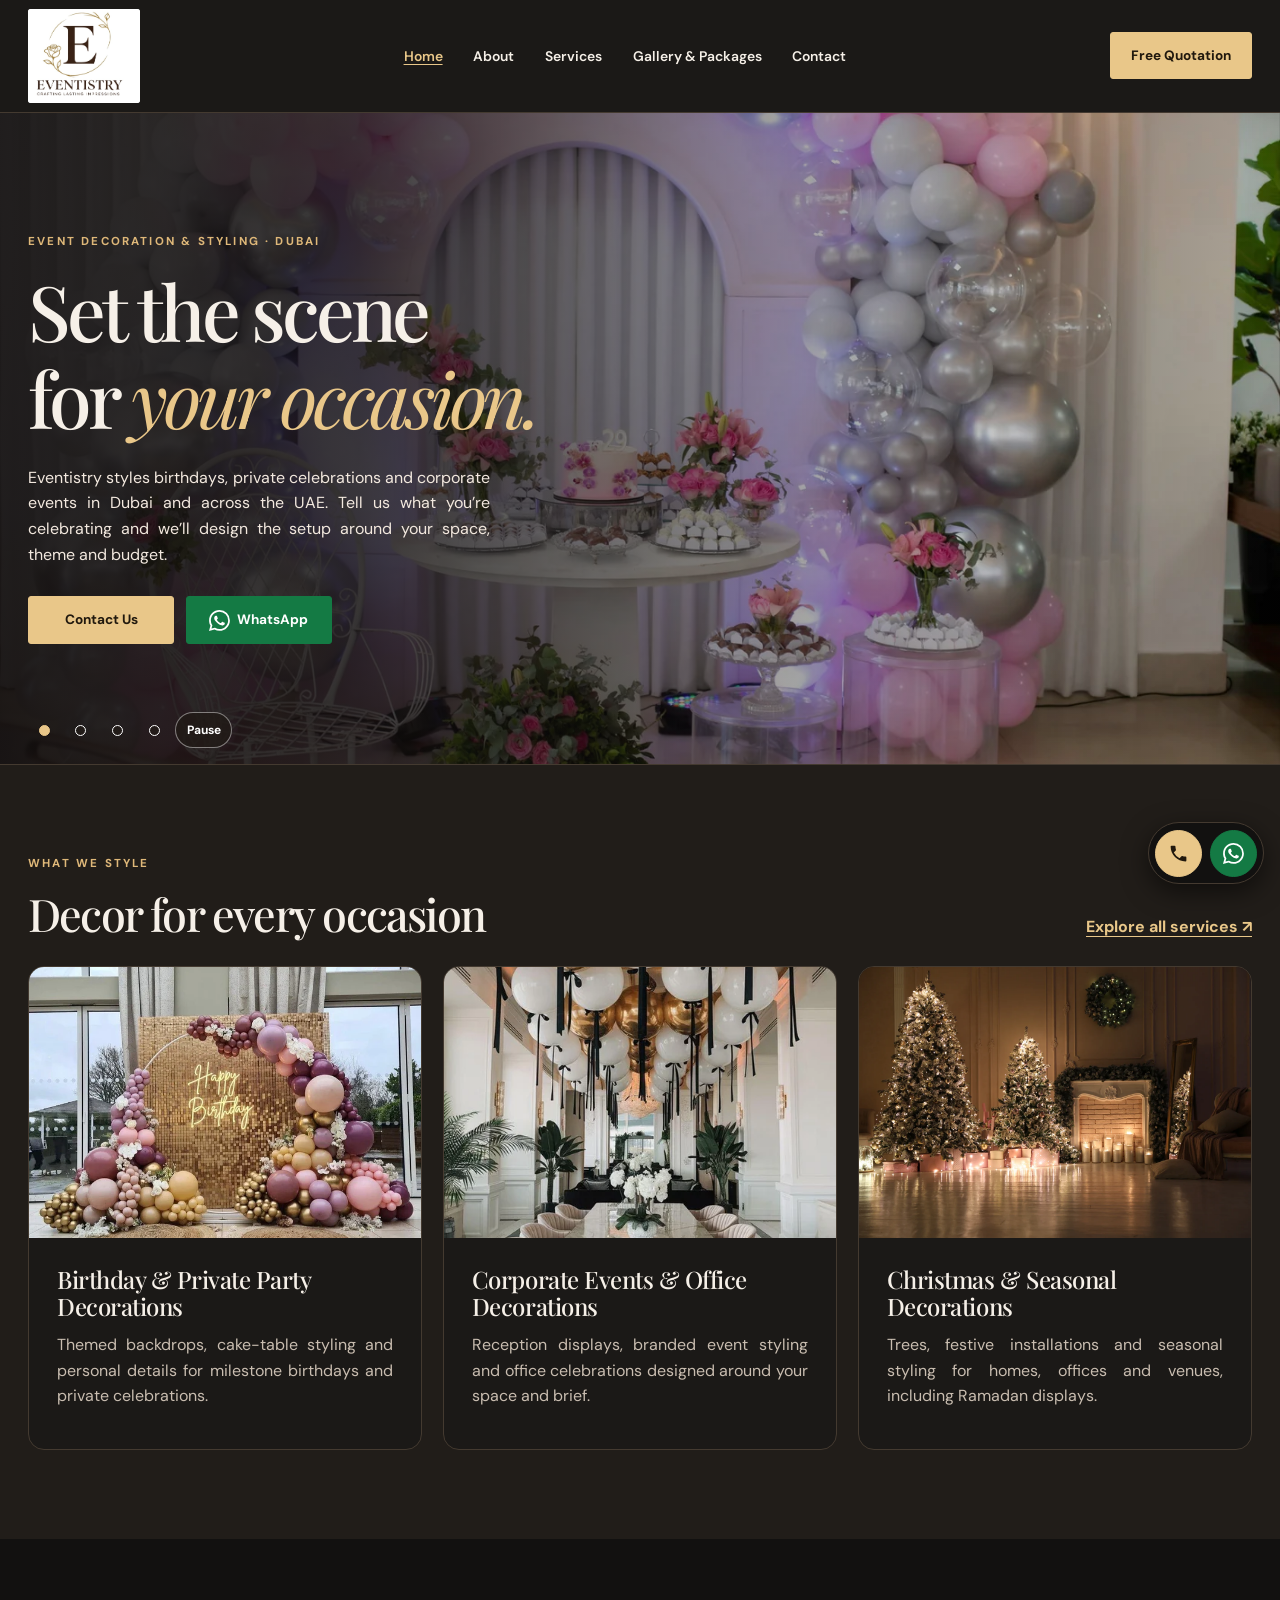
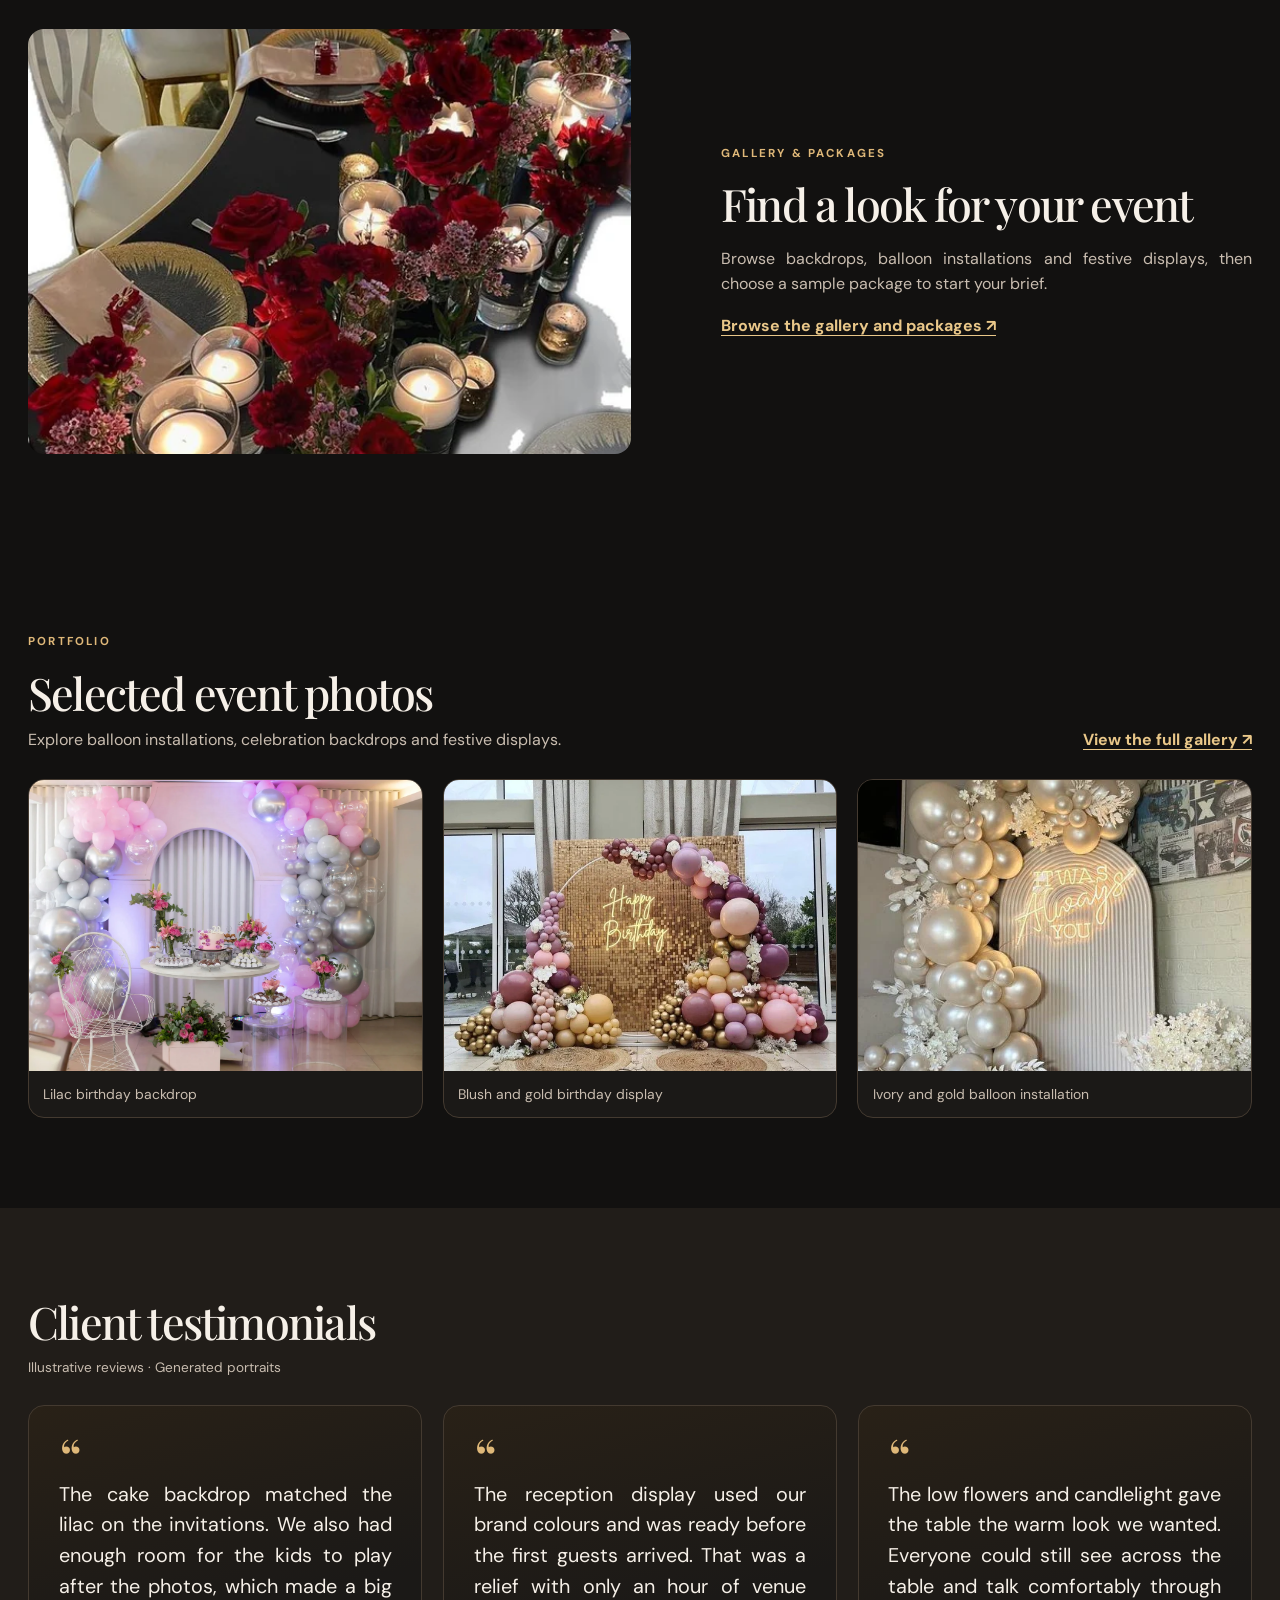
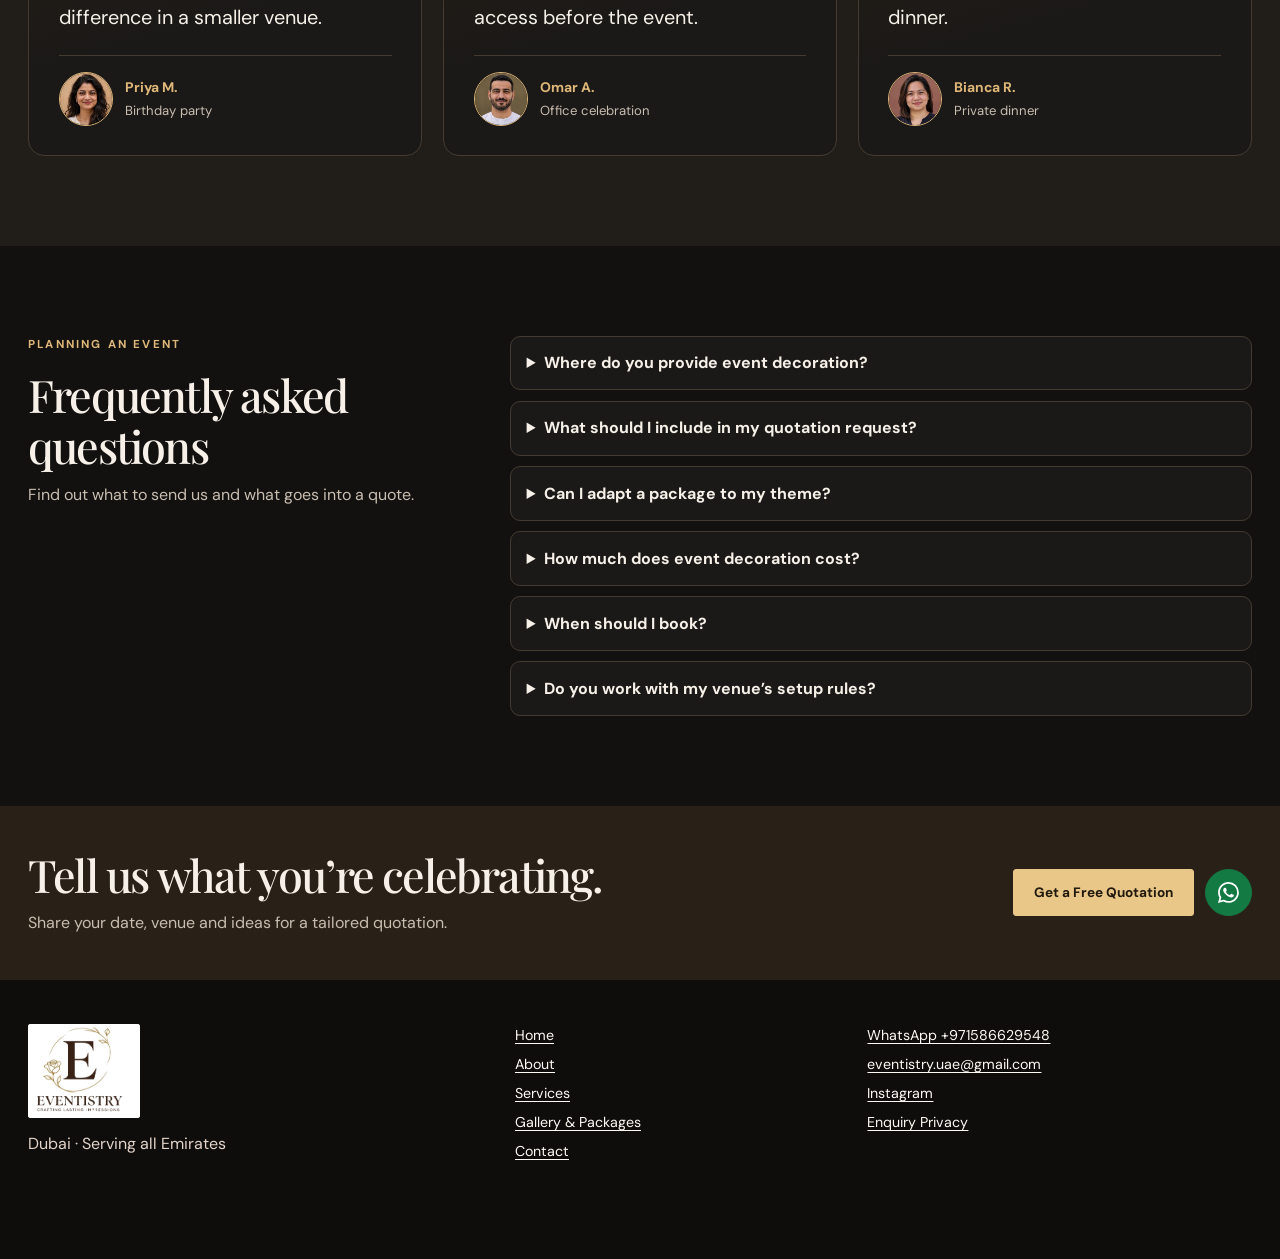
==== index.html @ 62c50d61 "Upload website files" ====
<!doctype html>
<html lang="en"><head>
<meta charset="utf-8"><meta name="viewport" content="width=device-width,initial-scale=1">
<title>Event Decoration &amp; Styling in Dubai | Eventistry</title><meta name="description" content="Eventistry designs decorations for birthdays, private celebrations, corporate events and seasonal occasions in Dubai and across the UAE. Request a free quote.">
<meta name="theme-color" content="#121110"><meta name="robots" content="index, follow, max-image-preview:large">
<meta property="og:type" content="website"><meta property="og:site_name" content="Eventistry"><meta property="og:title" content="Event Decoration &amp; Styling in Dubai | Eventistry"><meta property="og:description" content="Eventistry designs decorations for birthdays, private celebrations, corporate events and seasonal occasions in Dubai and across the UAE. Request a free quote."><meta name="twitter:card" content="summary_large_image">

<link rel="icon" href="assets/eventistry-logo.png" type="image/png">
<link rel="preconnect" href="https://fonts.googleapis.com">
<link rel="preconnect" href="https://fonts.gstatic.com" crossorigin>
<link href="https://fonts.googleapis.com/css2?family=DM+Sans:wght@400;500;600;700&family=Playfair+Display:ital,wght@0,400;0,500;0,600;1,400&display=swap" rel="stylesheet">
<link rel="stylesheet" href="css/styles.css?v=11">
<script src="js/site.js?v=8" defer></script>
</head><body>
<a class="skip-link" href="#main">Skip to content</a>
<header class="site-header"><div class="shell header-row">
<a class="brand" href="index.html" aria-label="Eventistry home"><img src="assets/eventistry-logo.png" alt="" width="329" height="392"></a>
<button type="button" class="menu-toggle" aria-expanded="false" aria-controls="navigation" aria-label="Open menu"><svg viewBox="0 0 24 24" fill="none" stroke="currentColor" stroke-width="1.8" stroke-linecap="round" aria-hidden="true"><path d="M4 6h16M4 12h16M4 18h16"/></svg></button><nav id="navigation" aria-label="Main navigation"><a href="index.html" aria-current="page">Home</a><a href="about.html">About</a><a href="services.html">Services</a><a href="gallery.html">Gallery & Packages</a><a href="contact.html">Contact</a></nav><a class="button" href="contact.html#quotation">Free Quotation</a>
</div></header>
<main id="main"><section class="hero">
<div class="hero-slides" aria-hidden="true"><picture class="hero-picture is-current" data-slide>
    <source media="(max-width: 620px)" srcset="assets/hero-small.webp">
    <img src="assets/hero.webp" alt="Pastel birthday backdrop framed by a balloon garland" fetchpriority="high" decoding="async"></picture><picture class="hero-picture" data-slide>
    
    <img src="assets/birthday.webp" alt="Blush and gold display for a private celebration" loading="lazy" decoding="async"></picture><picture class="hero-picture" data-slide>
    
    <img src="assets/corporate.webp" alt="Event table with an overhead balloon installation" loading="lazy" decoding="async"></picture><picture class="hero-picture" data-slide>
    
    <img src="assets/seasonal.webp" alt="Christmas trees and lights beside a festive fireplace" loading="lazy" decoding="async"></picture></div>
    <div class="shell hero-controls" aria-label="Banner slideshow" hidden>
    <button type="button" data-slide-button aria-label="Show Pastel birthday backdrop framed by a balloon garland" aria-pressed="true"></button><button type="button" data-slide-button aria-label="Show Blush and gold display for a private celebration" aria-pressed="false"></button><button type="button" data-slide-button aria-label="Show Event table with an overhead balloon installation" aria-pressed="false"></button><button type="button" data-slide-button aria-label="Show Christmas trees and lights beside a festive fireplace" aria-pressed="false"></button>
    <button type="button" data-slide-pause>Pause</button></div>
<div class="shell hero-inner"><div class="hero-copy"><p class="eyebrow">Event decoration & styling · Dubai</p><h1>Set the scene<br>for <em>your occasion.</em></h1><p>Eventistry styles birthdays, private celebrations and corporate events in Dubai and across the UAE. Tell us what you’re celebrating and we’ll design the setup around your space, theme and budget.</p><div class="actions" data-hero-actions><a class="button" href="tel:+971586629548" aria-label="Contact Us by phone">Contact Us</a><a class="button whatsapp-icon" data-whatsapp href="https://wa.me/971586629548?text=Hello%20Eventistry%2C%20I%20would%20like%20an%20event%20decoration%20quote." aria-label="Chat on WhatsApp" title="Chat on WhatsApp"><svg viewBox="0 0 16 16" aria-hidden="true" fill="currentColor"><path d="M13.601 2.326A7.85 7.85 0 0 0 7.996 0C3.627 0 .068 3.558.064 7.928c0 1.399.366 2.76 1.057 3.965L0 16l4.204-1.102a7.9 7.9 0 0 0 3.788.964h.004c4.37 0 7.928-3.559 7.932-7.928a7.9 7.9 0 0 0-2.327-5.608zM7.996 14.521a6.55 6.55 0 0 1-3.354-.919l-.24-.144-2.493.654.666-2.431-.157-.251a6.57 6.57 0 0 1-1.008-3.502c0-3.632 2.957-6.589 6.59-6.589a6.55 6.55 0 0 1 4.659 1.932 6.56 6.56 0 0 1 1.929 4.662c-.004 3.632-2.961 6.588-6.592 6.588zm3.615-4.917c-.197-.099-1.169-.578-1.351-.644-.181-.066-.313-.099-.445.099-.132.198-.511.643-.626.776-.116.132-.231.149-.429.05-.197-.099-.835-.308-1.59-.981-.588-.524-.985-1.171-1.1-1.369-.115-.198-.012-.305.087-.404.089-.088.197-.231.296-.347.099-.115.132-.197.198-.329.066-.132.033-.248-.017-.347-.049-.099-.445-1.072-.609-1.468-.161-.386-.325-.333-.445-.339l-.38-.007a.73.73 0 0 0-.528.247c-.181.198-.692.677-.692 1.65 0 .973.709 1.914.807 2.046.099.132 1.396 2.132 3.382 2.989.472.204.841.326 1.128.417.474.151.905.13 1.246.079.38-.057 1.169-.479 1.334-.941.165-.462.165-.858.116-.94-.05-.083-.182-.132-.38-.231z"/></svg><span>WhatsApp</span></a></div></div></div>
</section>
<section class="section services-preview"><div class="shell"><div class="section-heading"><div><p class="eyebrow">What we style</p><h2>Decor for every occasion</h2></div><a class="text-link" href="services.html">Explore all services ↗</a></div><div class="card-grid"><article class="service-card"><img src="assets/birthday.webp" alt="Birthday &amp; Private Party Decorations" loading="lazy" decoding="async"><div><h3>Birthday &amp; Private Party Decorations</h3><p>Themed backdrops, cake-table styling and personal details for milestone birthdays and private celebrations.</p></div></article><article class="service-card"><img src="assets/corporate.webp" alt="Corporate Events &amp; Office Decorations" loading="lazy" decoding="async"><div><h3>Corporate Events &amp; Office Decorations</h3><p>Reception displays, branded event styling and office celebrations designed around your space and brief.</p></div></article><article class="service-card"><img src="assets/seasonal.webp" alt="Christmas &amp; Seasonal Decorations" loading="lazy" decoding="async"><div><h3>Christmas &amp; Seasonal Decorations</h3><p>Trees, festive installations and seasonal styling for homes, offices and venues, including Ramadan displays.</p></div></article></div></div></section>
<section class="section shell gallery-teaser"><div><img src="assets/dinner.webp" alt="Layered floral and candlelit event table" loading="lazy" decoding="async"></div><div><p class="eyebrow">Gallery & packages</p><h2>Find a look for your event</h2><p>Browse backdrops, balloon installations and festive displays, then choose a sample package to start your brief.</p><a class="text-link" href="gallery.html">Browse the gallery and packages ↗</a></div></section><section class="section shell"><div class="section-heading"><div>
  <p class="eyebrow">Portfolio</p><h2>Selected event photos</h2>
  <p>Explore balloon installations, celebration backdrops and festive displays.</p></div>
  <a class="text-link" href="gallery.html">View the full gallery ↗</a></div>
  <div class="gallery-grid featured-gallery"><figure><a data-photo href="assets/hero.webp"><img loading="lazy" decoding="async" src="assets/hero.webp" alt="Lilac birthday backdrop"></a><figcaption>Lilac birthday backdrop</figcaption></figure><figure><a data-photo href="assets/birthday.webp"><img loading="lazy" decoding="async" src="assets/birthday.webp" alt="Blush and gold birthday display"></a><figcaption>Blush and gold birthday display</figcaption></figure><figure><a data-photo href="assets/balloons.webp"><img loading="lazy" decoding="async" src="assets/balloons.webp" alt="Ivory and gold balloon installation"></a><figcaption>Ivory and gold balloon installation</figcaption></figure></div></section><section class="section services-preview" id="testimonials" aria-labelledby="testimonials-title"><div class="shell">
  <div class="section-heading"><div><h2 id="testimonials-title">Client testimonials</h2><p class="testimonial-note">Illustrative reviews · Generated portraits</p></div></div>
  <div class="testimonial-grid"><figure class="testimonial">
    <span class="testimonial-mark" aria-hidden="true">“</span>
    <blockquote>The cake backdrop matched the lilac on the invitations. We also had enough room for the kids to play after the photos, which made a big difference in a smaller venue.</blockquote>
    <figcaption><img src="assets/review-priya.webp" alt="" loading="lazy" decoding="async" width="54" height="54"><div><strong>Priya M.</strong><span class="testimonial-occasion">Birthday party</span></div></figcaption>
    </figure><figure class="testimonial">
    <span class="testimonial-mark" aria-hidden="true">“</span>
    <blockquote>The reception display used our brand colours and was ready before the first guests arrived. That was a relief with only an hour of venue access before the event.</blockquote>
    <figcaption><img src="assets/review-omar.webp" alt="" loading="lazy" decoding="async" width="54" height="54"><div><strong>Omar A.</strong><span class="testimonial-occasion">Office celebration</span></div></figcaption>
    </figure><figure class="testimonial">
    <span class="testimonial-mark" aria-hidden="true">“</span>
    <blockquote>The low flowers and candlelight gave the table the warm look we wanted. Everyone could still see across the table and talk comfortably through dinner.</blockquote>
    <figcaption><img src="assets/review-bianca.webp" alt="" loading="lazy" decoding="async" width="54" height="54"><div><strong>Bianca R.</strong><span class="testimonial-occasion">Private dinner</span></div></figcaption>
    </figure></div>
  </div></section><section class="section shell faq-layout"><div><p class="eyebrow">Planning an event</p><h2>Frequently asked questions</h2><p>Find out what to send us and what goes into a quote.</p></div>
  <div class="faq-list"><details><summary>Where do you provide event decoration?</summary><p>We style events in Dubai and across the UAE. Include your venue or area when you request a quote so we can confirm availability and setup details.</p></details><details><summary>What should I include in my quotation request?</summary><p>Share the date, location, occasion, estimated budget and any colours or themes you have in mind. You can attach reference photos to the form or share them on WhatsApp.</p></details><details><summary>Can I adapt a package to my theme?</summary><p>Yes. Tell us which package you like and which elements you want to add or change. We’ll confirm the scope and price in your quotation.</p></details><details><summary>How much does event decoration cost?</summary><p>The gallery lists sample package prices. The final quote depends on the venue, installation size, materials, custom details and access requirements.</p></details><details><summary>When should I book?</summary><p>Get in touch once you know your date and location. For a last-minute booking, call or WhatsApp us so we can check availability.</p></details><details><summary>Do you work with my venue’s setup rules?</summary><p>Share the venue’s access times, loading instructions and décor restrictions. We’ll discuss the setup plan and any collection requirements as part of your quote.</p></details></div></section><section class="callout"><div class="shell callout-row"><div><h2>Tell us what you’re celebrating.</h2><p>Share your date, venue and ideas for a tailored quotation.</p></div><div class="actions"><a class="button" href="contact.html#quotation">Get a Free Quotation</a><a class="button contact-icon whatsapp-icon" data-whatsapp href="https://wa.me/971586629548?text=Hello%20Eventistry%2C%20I%20would%20like%20an%20event%20decoration%20quote." aria-label="Chat on WhatsApp" title="Chat on WhatsApp"><svg viewBox="0 0 16 16" aria-hidden="true" fill="currentColor"><path d="M13.601 2.326A7.85 7.85 0 0 0 7.996 0C3.627 0 .068 3.558.064 7.928c0 1.399.366 2.76 1.057 3.965L0 16l4.204-1.102a7.9 7.9 0 0 0 3.788.964h.004c4.37 0 7.928-3.559 7.932-7.928a7.9 7.9 0 0 0-2.327-5.608zM7.996 14.521a6.55 6.55 0 0 1-3.354-.919l-.24-.144-2.493.654.666-2.431-.157-.251a6.57 6.57 0 0 1-1.008-3.502c0-3.632 2.957-6.589 6.59-6.589a6.55 6.55 0 0 1 4.659 1.932 6.56 6.56 0 0 1 1.929 4.662c-.004 3.632-2.961 6.588-6.592 6.588zm3.615-4.917c-.197-.099-1.169-.578-1.351-.644-.181-.066-.313-.099-.445.099-.132.198-.511.643-.626.776-.116.132-.231.149-.429.05-.197-.099-.835-.308-1.59-.981-.588-.524-.985-1.171-1.1-1.369-.115-.198-.012-.305.087-.404.089-.088.197-.231.296-.347.099-.115.132-.197.198-.329.066-.132.033-.248-.017-.347-.049-.099-.445-1.072-.609-1.468-.161-.386-.325-.333-.445-.339l-.38-.007a.73.73 0 0 0-.528.247c-.181.198-.692.677-.692 1.65 0 .973.709 1.914.807 2.046.099.132 1.396 2.132 3.382 2.989.472.204.841.326 1.128.417.474.151.905.13 1.246.079.38-.057 1.169-.479 1.334-.941.165-.462.165-.858.116-.94-.05-.083-.182-.132-.38-.231z"/></svg></a></div></div></section></main>
<footer class="site-footer"><div class="shell footer-grid"><div><a class="brand footer-brand" href="index.html" aria-label="Eventistry home"><img src="assets/eventistry-logo.png" alt="" width="329" height="392" loading="lazy"></a><p>Dubai · Serving all Emirates</p></div><div class="footer-nav"><a href="index.html" aria-current="page">Home</a><a href="about.html">About</a><a href="services.html">Services</a><a href="gallery.html">Gallery & Packages</a><a href="contact.html">Contact</a></div><div class="footer-nav"><a data-whatsapp href="https://wa.me/971586629548">WhatsApp +971586629548</a><a href="mailto:eventistry.uae@gmail.com">eventistry.uae@gmail.com</a><a href="https://www.instagram.com/eventistry_uae/">Instagram</a><a href="privacy.html">Enquiry Privacy</a></div></div></footer>
<aside class="contact-dock" aria-label="Quick contact"><a class="button contact-icon phone-icon" href="tel:+971586629548" aria-label="Call Eventistry" title="Call Eventistry"><svg viewBox="0 0 24 24" aria-hidden="true" fill="currentColor"><path d="M6.6 10.8a15.7 15.7 0 0 0 6.6 6.6l2.2-2.2a1 1 0 0 1 1-.24c1.14.38 2.36.58 3.6.58a1 1 0 0 1 1 1V20a1 1 0 0 1-1 1C10.61 21 3 13.39 3 4a1 1 0 0 1 1-1h3.5a1 1 0 0 1 1 1c0 1.25.2 2.46.58 3.6a1 1 0 0 1-.25 1z"/></svg></a><a class="button contact-icon whatsapp-icon" data-whatsapp href="https://wa.me/971586629548?text=Hello%20Eventistry%2C%20I%20would%20like%20an%20event%20decoration%20quote." aria-label="Chat on WhatsApp" title="Chat on WhatsApp"><svg viewBox="0 0 16 16" aria-hidden="true" fill="currentColor"><path d="M13.601 2.326A7.85 7.85 0 0 0 7.996 0C3.627 0 .068 3.558.064 7.928c0 1.399.366 2.76 1.057 3.965L0 16l4.204-1.102a7.9 7.9 0 0 0 3.788.964h.004c4.37 0 7.928-3.559 7.932-7.928a7.9 7.9 0 0 0-2.327-5.608zM7.996 14.521a6.55 6.55 0 0 1-3.354-.919l-.24-.144-2.493.654.666-2.431-.157-.251a6.57 6.57 0 0 1-1.008-3.502c0-3.632 2.957-6.589 6.59-6.589a6.55 6.55 0 0 1 4.659 1.932 6.56 6.56 0 0 1 1.929 4.662c-.004 3.632-2.961 6.588-6.592 6.588zm3.615-4.917c-.197-.099-1.169-.578-1.351-.644-.181-.066-.313-.099-.445.099-.132.198-.511.643-.626.776-.116.132-.231.149-.429.05-.197-.099-.835-.308-1.59-.981-.588-.524-.985-1.171-1.1-1.369-.115-.198-.012-.305.087-.404.089-.088.197-.231.296-.347.099-.115.132-.197.198-.329.066-.132.033-.248-.017-.347-.049-.099-.445-1.072-.609-1.468-.161-.386-.325-.333-.445-.339l-.38-.007a.73.73 0 0 0-.528.247c-.181.198-.692.677-.692 1.65 0 .973.709 1.914.807 2.046.099.132 1.396 2.132 3.382 2.989.472.204.841.326 1.128.417.474.151.905.13 1.246.079.38-.057 1.169-.479 1.334-.941.165-.462.165-.858.116-.94-.05-.083-.182-.132-.38-.231z"/></svg></a></aside>
<dialog class="lightbox" aria-label="Project photo"><button type="button" class="close-photo" aria-label="Close photo">×</button><img alt=""></dialog>
<script src="js/quote.js" defer></script>
</body></html>
---- css/styles.css ----
/* Eventistry palette, type and shared layout */
:root {
  color-scheme: dark;
  --paper: #121110;
  --surface: #1b1917;
  --ink: #f6f0e8;
  --muted: #c9bdb0;
  --accent: #e9c789;
  --panel: #211d19;
  --gold: #dfb879;
  --line: #443a30;
  --display: 'Playfair Display', Georgia, serif;
  --body: 'DM Sans', Arial, sans-serif;
}
*, *::before, *::after { box-sizing: border-box; }
html { scroll-behavior: smooth; }
body { margin: 0; background: var(--paper); color: var(--ink); font: 400 1rem/1.6 var(--body); }
img { display: block; max-width: 100%; }
a { color: inherit; text-underline-offset: .22em; }
a:hover { color: var(--accent); }
:focus-visible { outline: 3px solid #e9c789; outline-offset: 4px; }
h1, h2, h3, p, figure { margin: 0; }
h1, h2, h3 { font-family: var(--display); font-weight: 500; line-height: 1.13; }
h1 { font-size: clamp(2.8rem, 6vw, 5.6rem); letter-spacing: -.055em; }
h2 { font-size: clamp(2rem, 3.5vw, 3.25rem); letter-spacing: -.04em; }
h3 { font-size: 1.5rem; letter-spacing: -.02em; }
p { color: var(--muted); }
p + p { margin-top: 1rem; }
.shell { width: min(100% - 3.5rem, 1240px); margin-inline: auto; }
.section { padding-block: clamp(3.5rem, 7vw, 6.4rem); }
.eyebrow { color: var(--gold); font-weight: 700; font-size: .72rem; letter-spacing: .19em; text-transform: uppercase; margin-bottom: 1rem; }
.skip-link { position: fixed; top: 1rem; left: 1rem; z-index: 5; background: var(--surface); padding: .6rem; transform: translateY(-200%); }
.skip-link:focus { transform: none; }
.button, .menu-toggle { display: inline-flex; align-items: center; justify-content: center; min-height: 47px; padding: .65rem 1.25rem; border: 1px solid var(--accent); border-radius: 3px; background: var(--accent); color: #21190e; font: 700 .85rem/1.35 var(--body); text-align: center; text-decoration: none; cursor: pointer; }
.button:hover { background: #f6dbaa; color: #21190e; }
.button.outline { background: transparent; color: var(--accent); }
.button.outline:hover { background: var(--panel); }
.actions { display: flex; flex-wrap: wrap; gap: .7rem; }
.text-link { color: var(--accent); font-weight: 700; text-decoration-thickness: 1px; }
.site-header { border-bottom: 1px solid var(--line); background: var(--surface); }
.header-row { min-height: 79px; display: flex; align-items: center; justify-content: space-between; gap: 1.25rem; position: relative; }
/* The original logo is framed on its own white ground. Only its outer margin is hidden. */
.brand { position: relative; display: block; width: 112px; height: 94px; flex: none; overflow: hidden; border-radius: 3px; background: #fff; }
.brand img { position: absolute; top: 50%; left: 50%; width: 123px; height: auto; max-width: none; transform: translate(-50%, -50%); }
.site-header .brand { margin-block: .55rem; }
nav { display: flex; gap: clamp(.9rem, 2.4vw, 2.4rem); }
nav a { text-decoration: none; font-weight: 600; font-size: .87rem; white-space: nowrap; }
nav a[aria-current="page"], nav a:hover { text-decoration: underline; color: var(--accent); }
.menu-toggle { display: none; }

/* Photography and public pages */
/* Full-bleed project photo with a contrast gradient behind the quotation copy. */
.hero { position: relative; display: grid; align-items: center; isolation: isolate; min-height: clamp(570px, 51vw, 765px); background: #191513; border-bottom: 1px solid var(--line); }
.hero-picture, .hero::after { position: absolute; inset: 0; }
.hero-picture { z-index: -2; }
.hero-picture img { width: 100%; height: 100%; object-fit: cover; object-position: center 55%; }
.hero::after { content: ''; z-index: -1; background: linear-gradient(90deg, #100d0ded 0%, #100d0dce 28%, #100d0d77 53%, #100d0d08 100%); }
.hero-inner { padding-block: clamp(3rem, 8vw, 7rem); }
.hero h1 em { color: var(--accent); font-weight: 400; }
.hero-copy > p:not(.eyebrow) { max-width: 42ch; margin-top: 1.5rem; color: #f3e9df; }
.hero .actions { margin-top: 1.8rem; }
.hero .button.outline { background: #140f0f7a; }
.hero .button.outline:hover { background: var(--panel); }
.services-preview, .page-head { background: var(--panel); }
.section-heading { display: flex; justify-content: space-between; align-items: end; gap: 1rem; margin-bottom: 1.65rem; }
.section-heading h2 + p { margin-top: .55rem; }
.card-grid { display: grid; grid-template-columns: repeat(3,minmax(0, 1fr)); gap: 1.3rem; }
.service-card, .package { background: var(--surface); border: 1px solid var(--line); border-radius: 3px; overflow: hidden; }
.service-card { display: flex; flex-direction: column; }
.service-card > div { flex: 1; display: flex; flex-direction: column; }
.service-quote { width: 100%; gap: .65rem; margin-top: auto; }
.service-card img { width: 100%; aspect-ratio: 1.45; object-fit: cover; }
.service-card > div, .package { padding: clamp(1rem, 2.4vw, 1.75rem); }
.service-card p, .package p { margin: .75rem 0; }
.gallery-teaser { display: grid; grid-template-columns: 1fr .88fr; gap: clamp(1.6rem, 7vw, 6rem); align-items: center; }
.gallery-teaser img { width: 100%; height: clamp(240px, 34vw, 425px); object-fit: cover; border-radius: 3px; }
.gallery-teaser .about-logo { margin-bottom: 1.15rem; }
.gallery-teaser .about-logo img { width: 123px; height: auto; object-fit: initial; }
.gallery-teaser h2 + p, .gallery-teaser p + a { margin-top: 1rem; }
.gallery-teaser a { display: inline-block; }
.callout { background: #292117; padding-block: 2.75rem; }
.callout-row { display: flex; align-items: center; justify-content: space-between; gap: 1.4rem; flex-wrap: wrap; }
.callout-row h2 + p { margin-top: .6rem; }
.page-head { padding-block: clamp(2.5rem, 6vw, 5rem); }
.page-head h1 { font-size: clamp(2.6rem, 5vw, 4.7rem); }
.page-head h1 + p { margin-top: .9rem; }
.steps { padding-left: 1.4rem; margin: 1.25rem 0 0; }
.steps li + li { margin-top: .45rem; }
.gallery-grid { display: grid; grid-template-columns: repeat(4,minmax(0,1fr)); gap: 1.25rem; margin-top: 1.5rem; }
.gallery-grid img { width: 100%; aspect-ratio: 1; object-fit: cover; border-radius: 3px; }
.gallery-grid a { display: block; }
figcaption { font-size: .87rem; margin-top: .45rem; color: var(--muted); }
.lightbox { background: #231b18; border: 0; padding: .7rem; max-width: min(94vw, 1000px); max-height: 92vh; }
.lightbox::backdrop { background: #211815d9; }
.lightbox img { max-height: 81vh; object-fit: contain; }
.close-photo { cursor: pointer; margin-left: auto; display: block; border: 0; background: transparent; color: white; font-size: 1.65rem; }
.site-footer { background: #0e0d0c; color: #fff9f3; padding-block: 2.8rem; }
.site-footer p { color: #e4d4ca; margin: .4rem 0; }
.site-footer a:hover { color: #fff; }
.footer-grid { display: grid; grid-template-columns: 1.2fr .85fr 1fr; gap: 1.6rem; }
.footer-brand { margin-bottom: .8rem; }
.footer-nav { display: grid; align-content: start; gap: .38rem; font-size: .89rem; overflow-wrap: anywhere; }

/* Quote form and dashboard */
.quote-layout { display: grid; grid-template-columns: .78fr 1.22fr; gap: clamp(1.4rem, 6vw, 5rem); align-items: start; }
.quote-layout h1 { font-size: clamp(2.65rem, 5.25vw, 4.7rem); }
.quote-intro > p:not(.eyebrow) { margin: 1.15rem 0; }
.contact-links { display: grid; gap: .55rem; justify-items: start; margin-block: 1.4rem; overflow-wrap: anywhere; }
.landing-photo { margin-top: 1.8rem; }
.landing-photo img { width: 100%; aspect-ratio: 1.45; object-fit: cover; border-radius: 3px; }
.form-card { padding: clamp(1rem, 3vw, 2rem); border: 1px solid var(--line); background: var(--surface); border-radius: 4px; scroll-margin-top: 1rem; }
.form-card h2 { font-size: clamp(1.7rem, 3vw, 2.5rem); }
.form-card h2 + p, .form-note { margin-top: .65rem; }
.form-grid { display: grid; grid-template-columns: repeat(2,minmax(0,1fr)); gap: .95rem; margin: 1.25rem 0; }
.wide { grid-column: 1 / -1; }
label { display: block; color: var(--ink); font-size: .86rem; font-weight: 700; }
input, select, textarea { display: block; margin-top: .25rem; width: 100%; min-height: 42px; background: #131210; border: 1px solid #72604d; border-radius: 3px; padding: .55rem .65rem; color: var(--ink); font: 400 1rem/1.35 var(--body); }
input[type="file"] { font-size: .85rem; }
textarea { resize: vertical; }
.optional, small, .form-note { font-size: .8rem; color: var(--muted); font-weight: 400; }
.trap { position: absolute; width: 1px; height: 1px; overflow: hidden; clip-path: inset(50%); }
.notice { background: var(--panel); padding: .65rem .85rem; margin-block: .8rem; overflow-wrap: anywhere; }
.privacy-copy { max-width: 760px; }
.privacy-copy .button { margin-top: 1rem; }
.admin { max-width: 1020px; }
.admin h1 { font-size: clamp(2.65rem, 5vw, 4rem); }
.admin > h1 { margin-bottom: 1rem; }
.admin > section { margin-bottom: 1.3rem; }
.admin h2 { font-size: 1.85rem; margin-bottom: .8rem; }
.admin h3 { margin-block: 1.3rem .4rem; }
.admin fieldset { border: 1px solid var(--line); margin: .65rem 0; padding: .7rem; min-width: 0; }
.admin legend { font-weight: 700; }
.admin label + label { margin-top: .55rem; }
.admin input[type="checkbox"] { display: inline; min-height: auto; width: auto; }
.admin img { width: 92px; aspect-ratio: 1.3; object-fit: cover; }
.admin summary { cursor: pointer; font-weight: 700; overflow-wrap: anywhere; }
.admin details { border-bottom: 1px solid var(--line); padding: .65rem 0; }
.admin dt { font-weight: 700; }
.admin dd { margin: 0 0 .6rem; white-space: pre-wrap; overflow-wrap: anywhere; }
.admin .button { margin-top: .6rem; }
.consent { position: fixed; z-index: 4; bottom: 1rem; left: 1rem; right: 1rem; margin-left: auto; width: min(29rem, calc(100% - 2rem)); background: var(--surface); border: 1px solid var(--line); padding: 1rem; box-shadow: 0 8px 28px #0008; }
.consent p { margin-bottom: .65rem; }

@media (max-width: 930px) {
  .shell { width: min(100% - 2rem, 1240px); }
  .header-row { gap: .65rem; }
  nav { gap: .85rem; }
  .header-row > .button { padding-inline: .75rem; }
}
@media (max-width: 760px) {
  .header-row { min-height: 69px; flex-wrap: wrap; padding-block: .55rem; }
  nav { order: 4; width: 100%; flex-wrap: wrap; padding: .5rem 0; }
  .js .menu-toggle { display: inline-flex; background: transparent; color: var(--accent); margin-left: auto; padding-inline: .65rem; }
  .js nav:not(.open) { display: none; }
  .gallery-teaser, .quote-layout { grid-template-columns: 1fr; }
  .hero { min-height: 650px; align-items: end; }
  .hero-picture img { object-position: center top; }
  .hero::after { background: linear-gradient(0deg, #100d0df5 0%, #100d0dbf 39%, #100d0d26 86%); }
  .hero-inner { padding-bottom: 2.6rem; }
  .hero-copy > p:not(.eyebrow) { max-width: 52ch; }
  .section-heading { align-items: start; flex-direction: column; }
  .card-grid, .gallery-grid { grid-template-columns: repeat(2,minmax(0,1fr)); }
  .footer-grid { grid-template-columns: 1fr 1fr; }
  .landing-photo { display: none; }
}
@media (max-width: 460px) {
  .site-header .brand { width: 95px; height: 83px; margin-block: .15rem; }
  .site-header .brand img { width: 109px; }
  .hero { min-height: 610px; }
  .header-row > .button, .menu-toggle { min-height: 41px; padding-inline: .55rem; font-size: .72rem; }
  .card-grid, .form-grid, .footer-grid { grid-template-columns: 1fr; }
  .gallery-grid { gap: .7rem; }
}
@media (prefers-reduced-motion: reduce) { html { scroll-behavior: auto; } }

/* Portfolio, package comparison and planning sections */
.service-card, .package, .gallery-grid figure, .testimonial { border-radius: 16px; }
.gallery-teaser img, .landing-photo img { border-radius: 16px; }
.gallery-grid figure { overflow: hidden; background: var(--surface); border: 1px solid var(--line); }
.gallery-grid img { border-radius: 0; }
.gallery-grid figcaption { margin: 0; padding: .75rem .9rem; }
.featured-gallery { grid-template-columns: repeat(3,minmax(0,1fr)); }
.featured-gallery img { aspect-ratio: 1.35; }
.checklist { list-style: none; padding: 0; margin: 1rem 0; }
.checklist li { display: grid; grid-template-columns: 1em 1fr; gap: .55rem; margin-top: .4rem; color: var(--muted); }
.checklist li::before { content: '✓'; color: var(--accent); }
.pricing-card { display: flex; flex-direction: column; padding: clamp(1.25rem, 3vw, 2rem); }
.pricing-highlight { border-color: var(--gold); background: linear-gradient(170deg,#30251a,var(--surface) 64%); }
.package-price { margin: 1rem 0 .3rem; display: grid; }
.package-price span { font-size: .78rem; color: var(--muted); }
.package-price strong { color: var(--accent); font: 500 clamp(1.75rem,3vw,2.4rem)/1.25 var(--display); }
.pricing-card .button { margin-top: auto; }
.pricing-card .checklist { padding-bottom: .8rem; }
.process-list { list-style: none; margin: 0; padding: 0; }
/* Three testimonials per row on desktop, with responsive portrait cards. */
.testimonial-grid { display: grid; grid-template-columns: repeat(3,minmax(0,1fr)); gap: 1.3rem; }
.testimonial { display: flex; flex-direction: column; gap: .9rem; min-width: 0; padding: clamp(1.2rem,2.4vw,1.85rem); border: 1px solid var(--line); background: linear-gradient(165deg,#292117 0%,var(--surface) 58%); }
.testimonial-mark { color: var(--gold); font: 3.5rem/.8 var(--display); height: 1.8rem; }
.testimonial blockquote { margin: 0 0 .5rem; color: var(--ink); overflow-wrap: anywhere; font: 400 clamp(1.05rem,1.6vw,1.24rem)/1.55 var(--body); }
.testimonial figcaption { display: flex; align-items: center; gap: .75rem; margin: auto 0 0; padding-top: 1rem; border-top: 1px solid var(--line); color: var(--gold); overflow-wrap: anywhere; }
.testimonial figcaption img, .testimonial-initials { flex: 0 0 54px; width: 54px; height: 54px; border-radius: 50%; border: 1px solid var(--gold); object-fit: cover; }
.testimonial-initials { display: grid; place-items: center; background: var(--panel); }
.admin img.testimonial-admin-photo { width: 54px; height: 54px; border-radius: 50%; }
@media (max-width: 900px) {
  .testimonial-grid { grid-template-columns: repeat(2,minmax(0,1fr)); }
}
@media (max-width: 620px) {
  .testimonial-grid { grid-template-columns: 1fr; }
}
.faq-layout { display: grid; grid-template-columns: .72fr 1.28fr; align-items: start; gap: clamp(1.2rem,5vw,4rem); }
.faq-layout h2 + p { margin-top: .7rem; }
.faq-list { display: grid; gap: .65rem; }
.faq-list details { border: 1px solid var(--line); border-radius: 10px; background: var(--surface); padding: .85rem 1rem; }
.faq-list summary { cursor: pointer; font-weight: 700; }
.faq-list details[open] summary { color: var(--accent); }
.faq-list details p { margin-top: .65rem; }
.contact-dock { position: fixed; z-index: 3; right: max(1rem, env(safe-area-inset-right)); bottom: max(1rem, env(safe-area-inset-bottom)); display: flex; gap: .4rem; padding: .4rem; border: 1px solid var(--line); border-radius: 999px; background: #121110; box-shadow: 0 8px 26px #0008; }
.contact-dock .button { border-radius: 999px; min-height: 42px; }
.contact-dock [data-whatsapp] { background: #208249; color: #fff; border-color: #208249; }
.contact-dock [data-whatsapp]:hover { background: #17663a; }
.site-footer { padding-bottom: 6rem; }
@media (max-width: 760px) {
  .faq-layout { grid-template-columns: 1fr; }
  .featured-gallery { grid-template-columns: repeat(2,minmax(0,1fr)); }
}
@media (max-width: 460px) {
  .featured-gallery { grid-template-columns: 1fr; }
}

/* Full-width event slideshow. The copy and quote actions stay in place. */
.hero-slides { position: absolute; inset: 0; z-index: -2; overflow: hidden; }
.hero-slides .hero-picture { z-index: auto; opacity: 0; transition: opacity .65s ease; }
.hero-slides .is-current { opacity: 1; }
.hero-controls { position: absolute; z-index: 1; inset-inline: 0; bottom: 1rem; display: flex; align-items: center; gap: .3rem; }
.hero-controls[hidden] { display: none; }
.hero-controls button { min-width: 32px; min-height: 36px; padding: .35rem; border: 0; background: transparent; color: #fff; cursor: pointer; }
.hero-controls [data-slide-button]::before { content: ''; display: block; width: 11px; height: 11px; margin: auto; border-radius: 50%; border: 1px solid #fff; background: #211a1699; }
.hero-controls button[aria-pressed="true"]::before { background: var(--accent); border-color: var(--accent); }
.hero-controls [data-slide-pause] { min-width: 54px; padding-inline: .65rem; border: 1px solid #ffffff70; border-radius: 999px; background: #211a16c7; font: 700 .75rem var(--body); }
@media (max-width: 760px) {
  .hero-inner { padding-bottom: 4.6rem; }
}
@media (prefers-reduced-motion: reduce) {
  .hero-slides .hero-picture { transition: none; }
}

/* Keep example reviews clearly identified and the reviewer details easy to scan. */
.testimonial-note { color: var(--muted); font-size: .85rem; }
.testimonial-occasion { display: block; color: var(--muted); font-size: .82rem; margin-top: .1rem; }

/* Recognisable contact icons, with full touch targets and accessible labels. */
.button.contact-icon { width: 47px; height: 47px; min-height: 47px; flex: 0 0 47px; padding: 0; border-radius: 50%; }
.contact-icon svg { width: 21px; height: 21px; }
.button.whatsapp-icon { background: #147a44; border-color: #147a44; color: #fff; }
.button.whatsapp-icon:hover { background: #106b3a; }
.button.phone-icon { background: var(--accent); color: #21190e; }
.button.phone-icon:hover { background: #f6dbaa; }
.contact-dock { gap: .45rem; }
.menu-toggle svg { width: 21px; height: 21px; }

@media (max-width: 760px) {
  .site-header { position: relative; z-index: 5; }
  .header-row { gap: .6rem; padding-block: .45rem; }
  .js .menu-toggle { width: 44px; height: 44px; min-height: 44px; padding: 0; border-radius: 7px; }
  .js .menu-toggle[aria-expanded="true"] { background: var(--accent); color: #21190e; }
  .js .header-row nav.open { position: absolute; inset: calc(100% + 1px) 0 auto; display: grid; width: auto; gap: 0; padding: .4rem; background: var(--surface); border: 1px solid var(--line); border-radius: 0 0 12px 12px; box-shadow: 0 14px 28px #0007; }
  .header-row nav a { display: block; padding: .72rem .8rem; border-radius: 6px; }
  .header-row nav a:hover, .header-row nav a[aria-current="page"] { background: var(--panel); text-decoration: none; }
  .contact-dock.hero-actions-visible { display: none; }
  .hero .actions { gap: .45rem; }
  .hero .actions > .button:first-child { padding-inline: .9rem; }
}

/* Keep the two banner actions equally sized on desktop and mobile. */
.hero [data-hero-actions] { display: grid; grid-template-columns: repeat(2,minmax(0,1fr)); max-width: 19rem; }
.hero [data-hero-actions] .button { min-height: 48px; padding: .6rem .8rem; gap: .45rem; }
.hero [data-hero-actions] svg { width: 21px; height: 21px; }

/* Align long-form copy to both edges while keeping final lines naturally aligned. */
main :where(p:not(.eyebrow, .testimonial-note, .form-note, .notice), blockquote) {
  text-align: justify;
  text-align-last: start;
  hyphens: auto;
  overflow-wrap: break-word;
}
main p + p { margin-block-start: 1rem; }
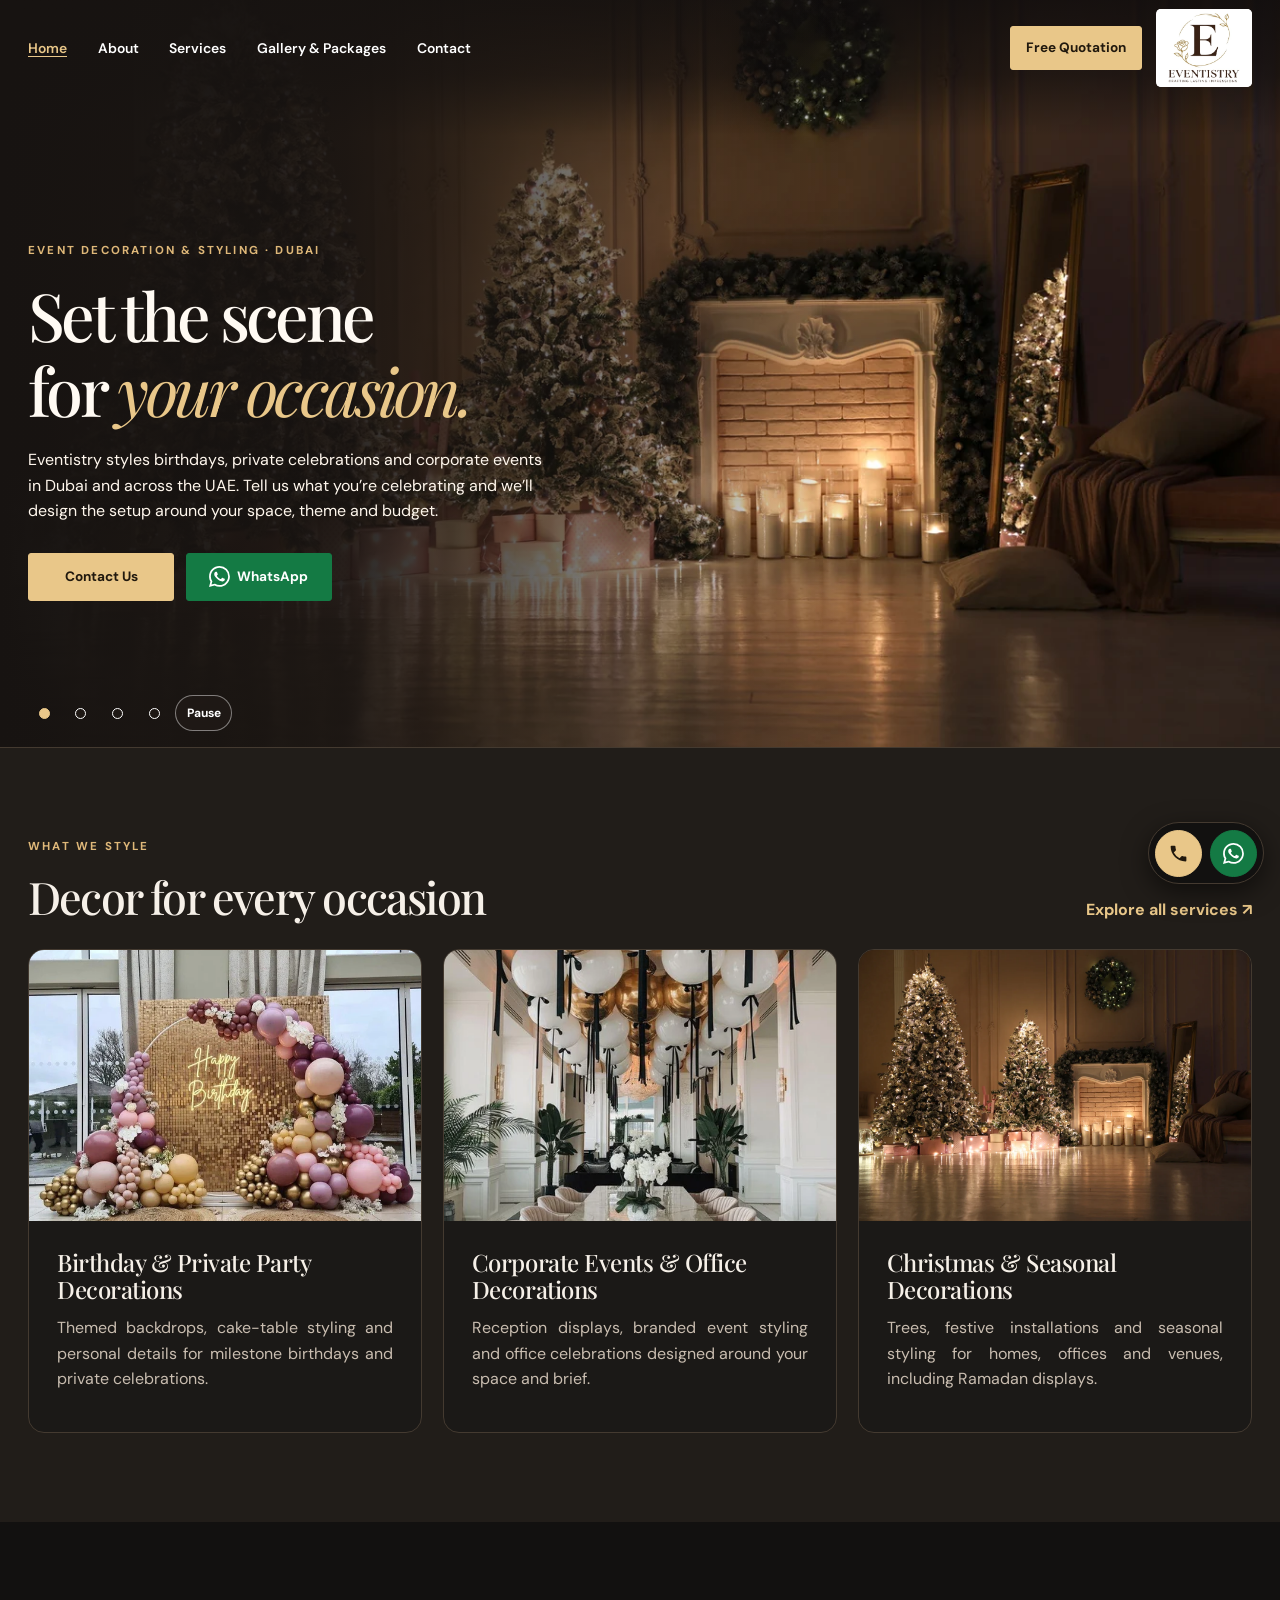
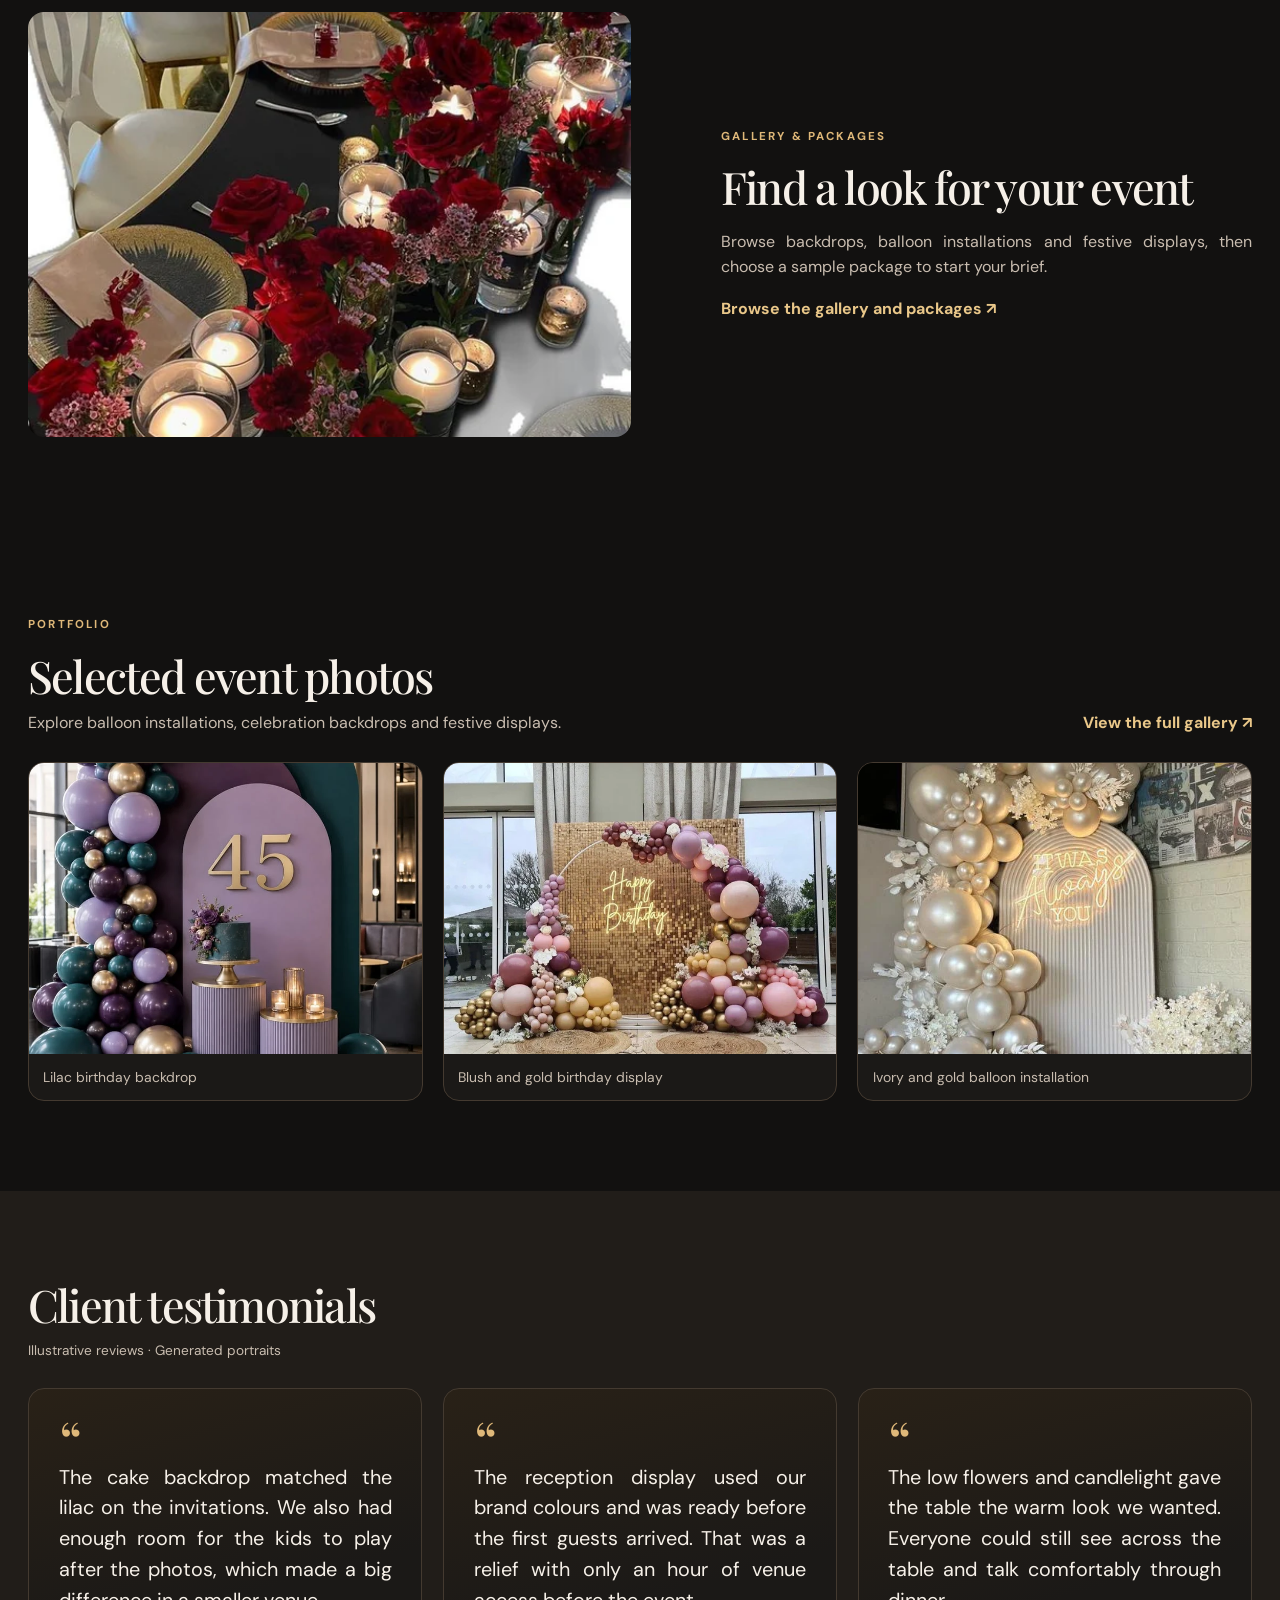
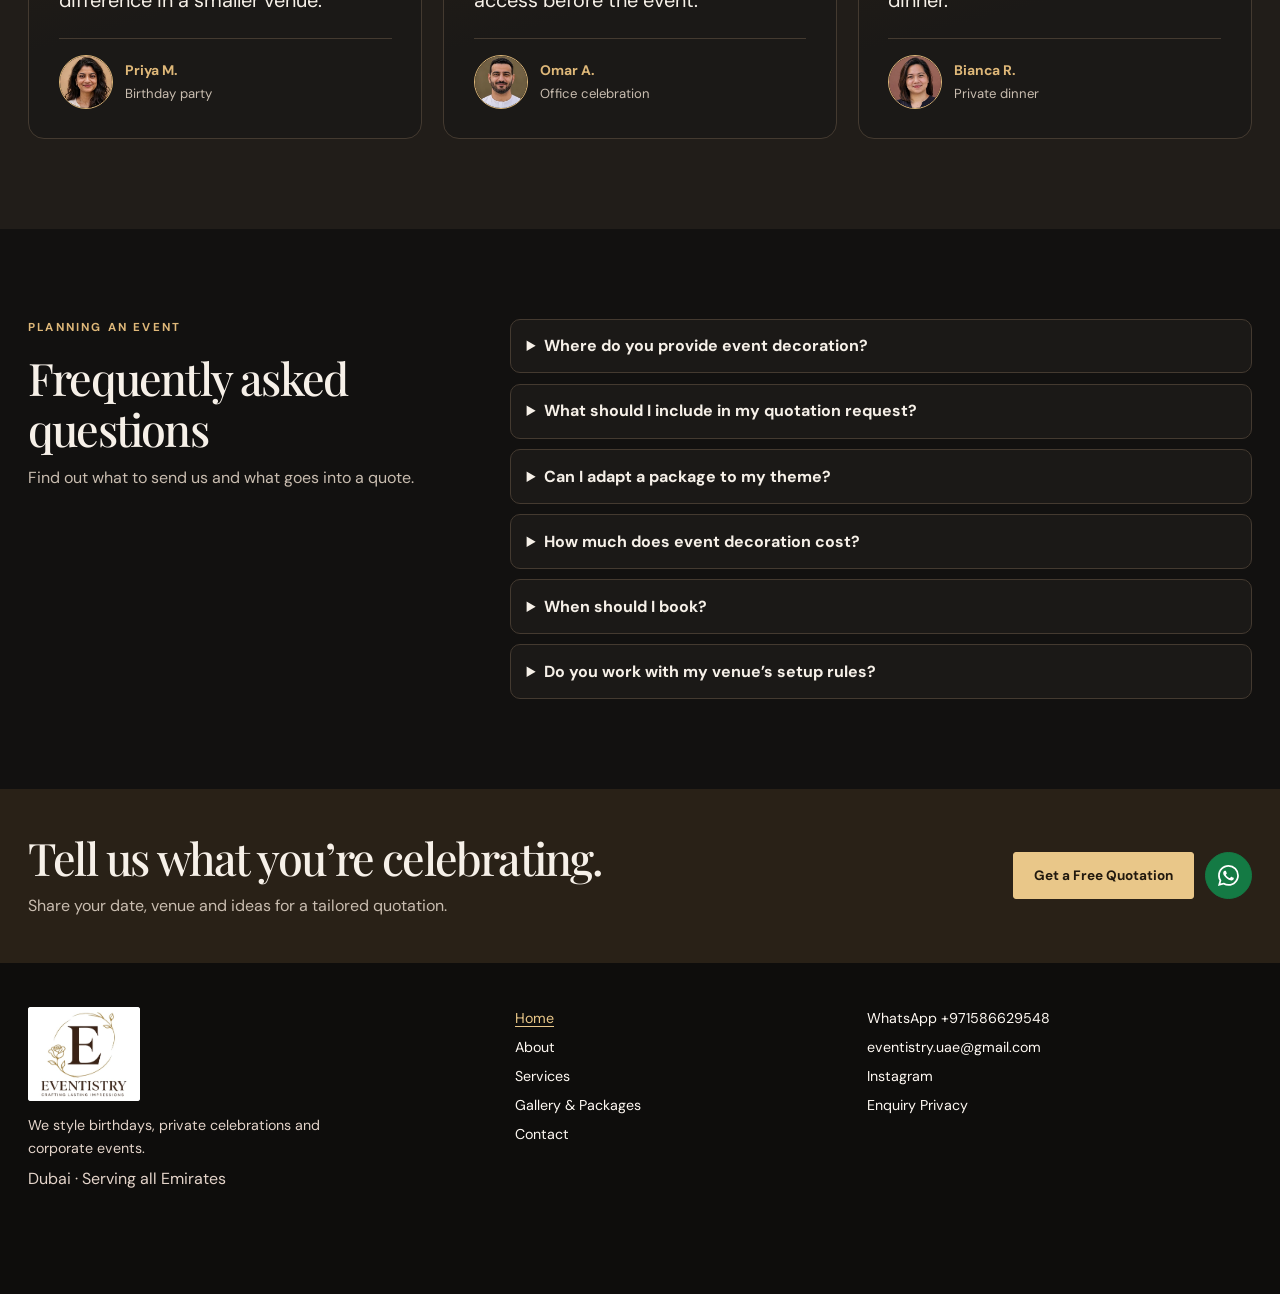
==== commit 5696ffa7: "Upload website files" ====
--- a/index.html
+++ b/index.html
@@ -9,26 +9,26 @@
 <link rel="preconnect" href="https://fonts.googleapis.com">
 <link rel="preconnect" href="https://fonts.gstatic.com" crossorigin>
 <link href="https://fonts.googleapis.com/css2?family=DM+Sans:wght@400;500;600;700&family=Playfair+Display:ital,wght@0,400;0,500;0,600;1,400&display=swap" rel="stylesheet">
-<link rel="stylesheet" href="css/styles.css?v=11">
+<link rel="stylesheet" href="css/styles.css?v=15">
 <script src="js/site.js?v=8" defer></script>
-</head><body>
+</head><body class="home-page">
 <a class="skip-link" href="#main">Skip to content</a>
 <header class="site-header"><div class="shell header-row">
+<button type="button" class="menu-toggle" aria-expanded="false" aria-controls="navigation" aria-label="Open menu"><svg viewBox="0 0 24 24" fill="none" stroke="currentColor" stroke-width="1.8" stroke-linecap="round" aria-hidden="true"><path d="M4 6h16M4 12h16M4 18h16"/></svg></button><nav id="navigation" aria-label="Main navigation"><a href="index.html" aria-current="page">Home</a><a href="about.html">About</a><a href="services.html">Services</a><a href="gallery.html">Gallery & Packages</a><a href="contact.html">Contact</a></nav><a class="button" href="contact.html#quotation">Free Quotation</a>
 <a class="brand" href="index.html" aria-label="Eventistry home"><img src="assets/eventistry-logo.png" alt="" width="329" height="392"></a>
-<button type="button" class="menu-toggle" aria-expanded="false" aria-controls="navigation" aria-label="Open menu"><svg viewBox="0 0 24 24" fill="none" stroke="currentColor" stroke-width="1.8" stroke-linecap="round" aria-hidden="true"><path d="M4 6h16M4 12h16M4 18h16"/></svg></button><nav id="navigation" aria-label="Main navigation"><a href="index.html" aria-current="page">Home</a><a href="about.html">About</a><a href="services.html">Services</a><a href="gallery.html">Gallery & Packages</a><a href="contact.html">Contact</a></nav><a class="button" href="contact.html#quotation">Free Quotation</a>
 </div></header>
 <main id="main"><section class="hero">
 <div class="hero-slides" aria-hidden="true"><picture class="hero-picture is-current" data-slide>
-    <source media="(max-width: 620px)" srcset="assets/hero-small.webp">
-    <img src="assets/hero.webp" alt="Pastel birthday backdrop framed by a balloon garland" fetchpriority="high" decoding="async"></picture><picture class="hero-picture" data-slide>
+    
+    <img src="assets/seasonal.webp" alt="Christmas trees and lights beside a festive fireplace" fetchpriority="high" decoding="async"></picture><picture class="hero-picture hero-picture-portrait" data-slide>
+    <source media="(max-width: 620px)" srcset="assets/birthday-45-small.webp">
+    <img src="assets/birthday-45.webp" alt="45th birthday backdrop with a gold number and teal and purple balloons" loading="lazy" decoding="async"></picture><picture class="hero-picture" data-slide>
     
     <img src="assets/birthday.webp" alt="Blush and gold display for a private celebration" loading="lazy" decoding="async"></picture><picture class="hero-picture" data-slide>
     
-    <img src="assets/corporate.webp" alt="Event table with an overhead balloon installation" loading="lazy" decoding="async"></picture><picture class="hero-picture" data-slide>
-    
-    <img src="assets/seasonal.webp" alt="Christmas trees and lights beside a festive fireplace" loading="lazy" decoding="async"></picture></div>
+    <img src="assets/corporate.webp" alt="Event table with an overhead balloon installation" loading="lazy" decoding="async"></picture></div>
     <div class="shell hero-controls" aria-label="Banner slideshow" hidden>
-    <button type="button" data-slide-button aria-label="Show Pastel birthday backdrop framed by a balloon garland" aria-pressed="true"></button><button type="button" data-slide-button aria-label="Show Blush and gold display for a private celebration" aria-pressed="false"></button><button type="button" data-slide-button aria-label="Show Event table with an overhead balloon installation" aria-pressed="false"></button><button type="button" data-slide-button aria-label="Show Christmas trees and lights beside a festive fireplace" aria-pressed="false"></button>
+    <button type="button" data-slide-button aria-label="Show Christmas trees and lights beside a festive fireplace" aria-pressed="true"></button><button type="button" data-slide-button aria-label="Show 45th birthday backdrop with a gold number and teal and purple balloons" aria-pressed="false"></button><button type="button" data-slide-button aria-label="Show Blush and gold display for a private celebration" aria-pressed="false"></button><button type="button" data-slide-button aria-label="Show Event table with an overhead balloon installation" aria-pressed="false"></button>
     <button type="button" data-slide-pause>Pause</button></div>
 <div class="shell hero-inner"><div class="hero-copy"><p class="eyebrow">Event decoration & styling · Dubai</p><h1>Set the scene<br>for <em>your occasion.</em></h1><p>Eventistry styles birthdays, private celebrations and corporate events in Dubai and across the UAE. Tell us what you’re celebrating and we’ll design the setup around your space, theme and budget.</p><div class="actions" data-hero-actions><a class="button" href="tel:+971586629548" aria-label="Contact Us by phone">Contact Us</a><a class="button whatsapp-icon" data-whatsapp href="https://wa.me/971586629548?text=Hello%20Eventistry%2C%20I%20would%20like%20an%20event%20decoration%20quote." aria-label="Chat on WhatsApp" title="Chat on WhatsApp"><svg viewBox="0 0 16 16" aria-hidden="true" fill="currentColor"><path d="M13.601 2.326A7.85 7.85 0 0 0 7.996 0C3.627 0 .068 3.558.064 7.928c0 1.399.366 2.76 1.057 3.965L0 16l4.204-1.102a7.9 7.9 0 0 0 3.788.964h.004c4.37 0 7.928-3.559 7.932-7.928a7.9 7.9 0 0 0-2.327-5.608zM7.996 14.521a6.55 6.55 0 0 1-3.354-.919l-.24-.144-2.493.654.666-2.431-.157-.251a6.57 6.57 0 0 1-1.008-3.502c0-3.632 2.957-6.589 6.59-6.589a6.55 6.55 0 0 1 4.659 1.932 6.56 6.56 0 0 1 1.929 4.662c-.004 3.632-2.961 6.588-6.592 6.588zm3.615-4.917c-.197-.099-1.169-.578-1.351-.644-.181-.066-.313-.099-.445.099-.132.198-.511.643-.626.776-.116.132-.231.149-.429.05-.197-.099-.835-.308-1.59-.981-.588-.524-.985-1.171-1.1-1.369-.115-.198-.012-.305.087-.404.089-.088.197-.231.296-.347.099-.115.132-.197.198-.329.066-.132.033-.248-.017-.347-.049-.099-.445-1.072-.609-1.468-.161-.386-.325-.333-.445-.339l-.38-.007a.73.73 0 0 0-.528.247c-.181.198-.692.677-.692 1.65 0 .973.709 1.914.807 2.046.099.132 1.396 2.132 3.382 2.989.472.204.841.326 1.128.417.474.151.905.13 1.246.079.38-.057 1.169-.479 1.334-.941.165-.462.165-.858.116-.94-.05-.083-.182-.132-.38-.231z"/></svg><span>WhatsApp</span></a></div></div></div>
 </section>
@@ -37,7 +37,7 @@
   <p class="eyebrow">Portfolio</p><h2>Selected event photos</h2>
   <p>Explore balloon installations, celebration backdrops and festive displays.</p></div>
   <a class="text-link" href="gallery.html">View the full gallery ↗</a></div>
-  <div class="gallery-grid featured-gallery"><figure><a data-photo href="assets/hero.webp"><img loading="lazy" decoding="async" src="assets/hero.webp" alt="Lilac birthday backdrop"></a><figcaption>Lilac birthday backdrop</figcaption></figure><figure><a data-photo href="assets/birthday.webp"><img loading="lazy" decoding="async" src="assets/birthday.webp" alt="Blush and gold birthday display"></a><figcaption>Blush and gold birthday display</figcaption></figure><figure><a data-photo href="assets/balloons.webp"><img loading="lazy" decoding="async" src="assets/balloons.webp" alt="Ivory and gold balloon installation"></a><figcaption>Ivory and gold balloon installation</figcaption></figure></div></section><section class="section services-preview" id="testimonials" aria-labelledby="testimonials-title"><div class="shell">
+  <div class="gallery-grid featured-gallery"><figure><a data-photo href="assets/birthday-45.webp"><img loading="lazy" decoding="async" src="assets/birthday-45.webp" alt="45th birthday backdrop with teal and purple balloons"></a><figcaption>Lilac birthday backdrop</figcaption></figure><figure><a data-photo href="assets/birthday.webp"><img loading="lazy" decoding="async" src="assets/birthday.webp" alt="Blush and gold birthday display"></a><figcaption>Blush and gold birthday display</figcaption></figure><figure><a data-photo href="assets/balloons.webp"><img loading="lazy" decoding="async" src="assets/balloons.webp" alt="Ivory and gold balloon installation"></a><figcaption>Ivory and gold balloon installation</figcaption></figure></div></section><section class="section services-preview" id="testimonials" aria-labelledby="testimonials-title"><div class="shell">
   <div class="section-heading"><div><h2 id="testimonials-title">Client testimonials</h2><p class="testimonial-note">Illustrative reviews · Generated portraits</p></div></div>
   <div class="testimonial-grid"><figure class="testimonial">
     <span class="testimonial-mark" aria-hidden="true">“</span>
@@ -54,7 +54,7 @@
     </figure></div>
   </div></section><section class="section shell faq-layout"><div><p class="eyebrow">Planning an event</p><h2>Frequently asked questions</h2><p>Find out what to send us and what goes into a quote.</p></div>
   <div class="faq-list"><details><summary>Where do you provide event decoration?</summary><p>We style events in Dubai and across the UAE. Include your venue or area when you request a quote so we can confirm availability and setup details.</p></details><details><summary>What should I include in my quotation request?</summary><p>Share the date, location, occasion, estimated budget and any colours or themes you have in mind. You can attach reference photos to the form or share them on WhatsApp.</p></details><details><summary>Can I adapt a package to my theme?</summary><p>Yes. Tell us which package you like and which elements you want to add or change. We’ll confirm the scope and price in your quotation.</p></details><details><summary>How much does event decoration cost?</summary><p>The gallery lists sample package prices. The final quote depends on the venue, installation size, materials, custom details and access requirements.</p></details><details><summary>When should I book?</summary><p>Get in touch once you know your date and location. For a last-minute booking, call or WhatsApp us so we can check availability.</p></details><details><summary>Do you work with my venue’s setup rules?</summary><p>Share the venue’s access times, loading instructions and décor restrictions. We’ll discuss the setup plan and any collection requirements as part of your quote.</p></details></div></section><section class="callout"><div class="shell callout-row"><div><h2>Tell us what you’re celebrating.</h2><p>Share your date, venue and ideas for a tailored quotation.</p></div><div class="actions"><a class="button" href="contact.html#quotation">Get a Free Quotation</a><a class="button contact-icon whatsapp-icon" data-whatsapp href="https://wa.me/971586629548?text=Hello%20Eventistry%2C%20I%20would%20like%20an%20event%20decoration%20quote." aria-label="Chat on WhatsApp" title="Chat on WhatsApp"><svg viewBox="0 0 16 16" aria-hidden="true" fill="currentColor"><path d="M13.601 2.326A7.85 7.85 0 0 0 7.996 0C3.627 0 .068 3.558.064 7.928c0 1.399.366 2.76 1.057 3.965L0 16l4.204-1.102a7.9 7.9 0 0 0 3.788.964h.004c4.37 0 7.928-3.559 7.932-7.928a7.9 7.9 0 0 0-2.327-5.608zM7.996 14.521a6.55 6.55 0 0 1-3.354-.919l-.24-.144-2.493.654.666-2.431-.157-.251a6.57 6.57 0 0 1-1.008-3.502c0-3.632 2.957-6.589 6.59-6.589a6.55 6.55 0 0 1 4.659 1.932 6.56 6.56 0 0 1 1.929 4.662c-.004 3.632-2.961 6.588-6.592 6.588zm3.615-4.917c-.197-.099-1.169-.578-1.351-.644-.181-.066-.313-.099-.445.099-.132.198-.511.643-.626.776-.116.132-.231.149-.429.05-.197-.099-.835-.308-1.59-.981-.588-.524-.985-1.171-1.1-1.369-.115-.198-.012-.305.087-.404.089-.088.197-.231.296-.347.099-.115.132-.197.198-.329.066-.132.033-.248-.017-.347-.049-.099-.445-1.072-.609-1.468-.161-.386-.325-.333-.445-.339l-.38-.007a.73.73 0 0 0-.528.247c-.181.198-.692.677-.692 1.65 0 .973.709 1.914.807 2.046.099.132 1.396 2.132 3.382 2.989.472.204.841.326 1.128.417.474.151.905.13 1.246.079.38-.057 1.169-.479 1.334-.941.165-.462.165-.858.116-.94-.05-.083-.182-.132-.38-.231z"/></svg></a></div></div></section></main>
-<footer class="site-footer"><div class="shell footer-grid"><div><a class="brand footer-brand" href="index.html" aria-label="Eventistry home"><img src="assets/eventistry-logo.png" alt="" width="329" height="392" loading="lazy"></a><p>Dubai · Serving all Emirates</p></div><div class="footer-nav"><a href="index.html" aria-current="page">Home</a><a href="about.html">About</a><a href="services.html">Services</a><a href="gallery.html">Gallery & Packages</a><a href="contact.html">Contact</a></div><div class="footer-nav"><a data-whatsapp href="https://wa.me/971586629548">WhatsApp +971586629548</a><a href="mailto:eventistry.uae@gmail.com">eventistry.uae@gmail.com</a><a href="https://www.instagram.com/eventistry_uae/">Instagram</a><a href="privacy.html">Enquiry Privacy</a></div></div></footer>
+<footer class="site-footer"><div class="shell footer-grid"><div><a class="brand footer-brand" href="index.html" aria-label="Eventistry home"><img src="assets/eventistry-logo.png" alt="" width="329" height="392" loading="lazy"></a><p class="footer-description">We style birthdays, private celebrations and corporate events.</p><p>Dubai · Serving all Emirates</p></div><div class="footer-nav"><a href="index.html" aria-current="page">Home</a><a href="about.html">About</a><a href="services.html">Services</a><a href="gallery.html">Gallery & Packages</a><a href="contact.html">Contact</a></div><div class="footer-nav"><a data-whatsapp href="https://wa.me/971586629548">WhatsApp +971586629548</a><a href="mailto:eventistry.uae@gmail.com">eventistry.uae@gmail.com</a><a href="https://www.instagram.com/eventistry_uae/">Instagram</a><a href="privacy.html">Enquiry Privacy</a></div></div></footer>
 <aside class="contact-dock" aria-label="Quick contact"><a class="button contact-icon phone-icon" href="tel:+971586629548" aria-label="Call Eventistry" title="Call Eventistry"><svg viewBox="0 0 24 24" aria-hidden="true" fill="currentColor"><path d="M6.6 10.8a15.7 15.7 0 0 0 6.6 6.6l2.2-2.2a1 1 0 0 1 1-.24c1.14.38 2.36.58 3.6.58a1 1 0 0 1 1 1V20a1 1 0 0 1-1 1C10.61 21 3 13.39 3 4a1 1 0 0 1 1-1h3.5a1 1 0 0 1 1 1c0 1.25.2 2.46.58 3.6a1 1 0 0 1-.25 1z"/></svg></a><a class="button contact-icon whatsapp-icon" data-whatsapp href="https://wa.me/971586629548?text=Hello%20Eventistry%2C%20I%20would%20like%20an%20event%20decoration%20quote." aria-label="Chat on WhatsApp" title="Chat on WhatsApp"><svg viewBox="0 0 16 16" aria-hidden="true" fill="currentColor"><path d="M13.601 2.326A7.85 7.85 0 0 0 7.996 0C3.627 0 .068 3.558.064 7.928c0 1.399.366 2.76 1.057 3.965L0 16l4.204-1.102a7.9 7.9 0 0 0 3.788.964h.004c4.37 0 7.928-3.559 7.932-7.928a7.9 7.9 0 0 0-2.327-5.608zM7.996 14.521a6.55 6.55 0 0 1-3.354-.919l-.24-.144-2.493.654.666-2.431-.157-.251a6.57 6.57 0 0 1-1.008-3.502c0-3.632 2.957-6.589 6.59-6.589a6.55 6.55 0 0 1 4.659 1.932 6.56 6.56 0 0 1 1.929 4.662c-.004 3.632-2.961 6.588-6.592 6.588zm3.615-4.917c-.197-.099-1.169-.578-1.351-.644-.181-.066-.313-.099-.445.099-.132.198-.511.643-.626.776-.116.132-.231.149-.429.05-.197-.099-.835-.308-1.59-.981-.588-.524-.985-1.171-1.1-1.369-.115-.198-.012-.305.087-.404.089-.088.197-.231.296-.347.099-.115.132-.197.198-.329.066-.132.033-.248-.017-.347-.049-.099-.445-1.072-.609-1.468-.161-.386-.325-.333-.445-.339l-.38-.007a.73.73 0 0 0-.528.247c-.181.198-.692.677-.692 1.65 0 .973.709 1.914.807 2.046.099.132 1.396 2.132 3.382 2.989.472.204.841.326 1.128.417.474.151.905.13 1.246.079.38-.057 1.169-.479 1.334-.941.165-.462.165-.858.116-.94-.05-.083-.182-.132-.38-.231z"/></svg></a></aside>
 <dialog class="lightbox" aria-label="Project photo"><button type="button" class="close-photo" aria-label="Close photo">×</button><img alt=""></dialog>
 <script src="js/quote.js" defer></script>
--- a/css/styles.css
+++ b/css/styles.css
@@ -1,6 +1,7 @@
 /* Eventistry palette, type and shared layout */
 :root {
   color-scheme: dark;
+  --header-logo-height: 78px;
   --paper: #121110;
   --surface: #1b1917;
   --ink: #f6f0e8;
@@ -16,7 +17,7 @@
 html { scroll-behavior: smooth; }
 body { margin: 0; background: var(--paper); color: var(--ink); font: 400 1rem/1.6 var(--body); }
 img { display: block; max-width: 100%; }
-a { color: inherit; text-underline-offset: .22em; }
+a { color: inherit; text-decoration: none; text-underline-offset: .22em; }
 a:hover { color: var(--accent); }
 :focus-visible { outline: 3px solid #e9c789; outline-offset: 4px; }
 h1, h2, h3, p, figure { margin: 0; }
@@ -29,23 +30,27 @@
 .shell { width: min(100% - 3.5rem, 1240px); margin-inline: auto; }
 .section { padding-block: clamp(3.5rem, 7vw, 6.4rem); }
 .eyebrow { color: var(--gold); font-weight: 700; font-size: .72rem; letter-spacing: .19em; text-transform: uppercase; margin-bottom: 1rem; }
-.skip-link { position: fixed; top: 1rem; left: 1rem; z-index: 5; background: var(--surface); padding: .6rem; transform: translateY(-200%); }
+.skip-link { position: fixed; top: 1rem; left: 1rem; z-index: 6; background: var(--surface); padding: .6rem; transform: translateY(-200%); }
 .skip-link:focus { transform: none; }
 .button, .menu-toggle { display: inline-flex; align-items: center; justify-content: center; min-height: 47px; padding: .65rem 1.25rem; border: 1px solid var(--accent); border-radius: 3px; background: var(--accent); color: #21190e; font: 700 .85rem/1.35 var(--body); text-align: center; text-decoration: none; cursor: pointer; }
 .button:hover { background: #f6dbaa; color: #21190e; }
 .button.outline { background: transparent; color: var(--accent); }
 .button.outline:hover { background: var(--panel); }
 .actions { display: flex; flex-wrap: wrap; gap: .7rem; }
-.text-link { color: var(--accent); font-weight: 700; text-decoration-thickness: 1px; }
-.site-header { border-bottom: 1px solid var(--line); background: var(--surface); }
-.header-row { min-height: 79px; display: flex; align-items: center; justify-content: space-between; gap: 1.25rem; position: relative; }
-/* The original logo is framed on its own white ground. Only its outer margin is hidden. */
+.text-link { color: var(--accent); font-weight: 700; }
+.site-header { position: relative; z-index: 5; background: transparent; }
+.header-row { display: flex; align-items: center; justify-content: space-between; gap: .85rem; position: relative; padding-block: .55rem; }
 .brand { position: relative; display: block; width: 112px; height: 94px; flex: none; overflow: hidden; border-radius: 3px; background: #fff; }
-.brand img { position: absolute; top: 50%; left: 50%; width: 123px; height: auto; max-width: none; transform: translate(-50%, -50%); }
-.site-header .brand { margin-block: .55rem; }
+/* Center the printed artwork within the white frame, using its center in the source PNG. */
+.brand img { position: absolute; top: 50%; left: 50%; width: 123px; height: auto; max-width: none; transform: translate(-46.5%, -48.6%); }
+.site-header .brand { width: 96px; height: var(--header-logo-height); border-radius: 5px; }
+.site-header .brand img { width: 102px; }
+.header-row nav { color: #fff; }
+.header-row > .button { white-space: nowrap; }
+.header-row > nav + .button { margin-inline-start: auto; min-height: 44px; padding-inline: .95rem; }
 nav { display: flex; gap: clamp(.9rem, 2.4vw, 2.4rem); }
-nav a { text-decoration: none; font-weight: 600; font-size: .87rem; white-space: nowrap; }
-nav a[aria-current="page"], nav a:hover { text-decoration: underline; color: var(--accent); }
+nav a { font-weight: 600; font-size: .87rem; white-space: nowrap; }
+nav a[aria-current="page"], .footer-nav a[aria-current="page"] { text-decoration: underline; color: var(--accent); }
 .menu-toggle { display: none; }
 
 /* Photography and public pages */
@@ -54,10 +59,26 @@
 .hero-picture, .hero::after { position: absolute; inset: 0; }
 .hero-picture { z-index: -2; }
 .hero-picture img { width: 100%; height: 100%; object-fit: cover; object-position: center 55%; }
-.hero::after { content: ''; z-index: -1; background: linear-gradient(90deg, #100d0ded 0%, #100d0dce 28%, #100d0d77 53%, #100d0d08 100%); }
+.hero::after { content: ''; z-index: -1; background: linear-gradient(90deg, #171311 0%, #171311eb 27%, #17131185 49%, transparent 67%); }
+/* Extend the banner behind the transparent home header and shade the menu area. */
+.home-page { --header-height: calc(var(--header-logo-height) + 1.1rem); }
+.home-page .hero {
+  margin-top: calc(-1 * var(--header-height));
+  padding-top: var(--header-height);
+  min-height: calc(clamp(570px, 51vw, 765px) + var(--header-height));
+}
+.home-page .hero::before {
+  content: '';
+  position: absolute;
+  inset: 0 0 auto;
+  z-index: -1;
+  height: calc(var(--header-height) + 2.5rem);
+  background: linear-gradient(to bottom, #100d0dd9, #100d0d99 55%, transparent);
+}
 .hero-inner { padding-block: clamp(3rem, 8vw, 7rem); }
+.hero h1 { color: #fffaf3; font-size: clamp(2.75rem, 5.2vw, 5rem); }
 .hero h1 em { color: var(--accent); font-weight: 400; }
-.hero-copy > p:not(.eyebrow) { max-width: 42ch; margin-top: 1.5rem; color: #f3e9df; }
+.hero-copy > p:not(.eyebrow) { max-width: 47ch; margin-top: 1.25rem; color: #fff7ed; }
 .hero .actions { margin-top: 1.8rem; }
 .hero .button.outline { background: #140f0f7a; }
 .hero .button.outline:hover { background: var(--panel); }
@@ -98,6 +119,7 @@
 .site-footer p { color: #e4d4ca; margin: .4rem 0; }
 .site-footer a:hover { color: #fff; }
 .footer-grid { display: grid; grid-template-columns: 1.2fr .85fr 1fr; gap: 1.6rem; }
+.footer-description { max-width: 34ch; font-size: .89rem; }
 .footer-brand { margin-bottom: .8rem; }
 .footer-nav { display: grid; align-content: start; gap: .38rem; font-size: .89rem; overflow-wrap: anywhere; }
 
@@ -148,12 +170,16 @@
   .header-row > .button { padding-inline: .75rem; }
 }
 @media (max-width: 760px) {
-  .header-row { min-height: 69px; flex-wrap: wrap; padding-block: .55rem; }
+  .header-row { flex-wrap: wrap; padding-block: .45rem; }
   nav { order: 4; width: 100%; flex-wrap: wrap; padding: .5rem 0; }
-  .js .menu-toggle { display: inline-flex; background: transparent; color: var(--accent); margin-left: auto; padding-inline: .65rem; }
+  .js .menu-toggle { display: inline-flex; background: transparent; color: var(--accent); padding-inline: .65rem; }
   .js nav:not(.open) { display: none; }
   .gallery-teaser, .quote-layout { grid-template-columns: 1fr; }
-  .hero { min-height: 650px; align-items: end; }
+  .hero { align-items: end; }
+  .home-page { --header-height: calc(var(--header-logo-height) + .9rem); }
+  .home-page .hero { min-height: calc(650px + var(--header-height)); }
+  html:not(.js) .home-page .hero { margin-top: 0; padding-top: 0; min-height: 650px; }
+  html:not(.js) .home-page .hero::before { display: none; }
   .hero-picture img { object-position: center top; }
   .hero::after { background: linear-gradient(0deg, #100d0df5 0%, #100d0dbf 39%, #100d0d26 86%); }
   .hero-inner { padding-bottom: 2.6rem; }
@@ -164,9 +190,11 @@
   .landing-photo { display: none; }
 }
 @media (max-width: 460px) {
-  .site-header .brand { width: 95px; height: 83px; margin-block: .15rem; }
-  .site-header .brand img { width: 109px; }
-  .hero { min-height: 610px; }
+  :root { --header-logo-height: 66px; }
+  .site-header .brand { width: 82px; }
+  .site-header .brand img { width: 87px; }
+  .home-page .hero { min-height: calc(610px + var(--header-height)); }
+  html:not(.js) .home-page .hero { min-height: 610px; }
   .header-row > .button, .menu-toggle { min-height: 41px; padding-inline: .55rem; font-size: .72rem; }
   .card-grid, .form-grid, .footer-grid { grid-template-columns: 1fr; }
   .gallery-grid { gap: .7rem; }
@@ -231,6 +259,22 @@
 .hero-slides { position: absolute; inset: 0; z-index: -2; overflow: hidden; }
 .hero-slides .hero-picture { z-index: auto; opacity: 0; transition: opacity .65s ease; }
 .hero-slides .is-current { opacity: 1; }
+/* Give the portrait its own space so the milestone number and cake stay in frame. */
+.hero-slides .hero-picture-portrait {
+  left: auto;
+  width: min(56%, 900px);
+  mask-image: linear-gradient(to right, transparent, #000 24%);
+}
+.hero-picture-portrait img { object-position: center 34%; }
+@media (max-width: 760px) {
+  .hero-slides .hero-picture-portrait {
+    left: 0;
+    width: 100%;
+    bottom: 32%;
+    mask-image: linear-gradient(to bottom, #000 62%, transparent);
+  }
+  .hero-picture-portrait img { object-position: center 29%; }
+}
 .hero-controls { position: absolute; z-index: 1; inset-inline: 0; bottom: 1rem; display: flex; align-items: center; gap: .3rem; }
 .hero-controls[hidden] { display: none; }
 .hero-controls button { min-width: 32px; min-height: 36px; padding: .35rem; border: 0; background: transparent; color: #fff; cursor: pointer; }
@@ -259,13 +303,12 @@
 .menu-toggle svg { width: 21px; height: 21px; }
 
 @media (max-width: 760px) {
-  .site-header { position: relative; z-index: 5; }
-  .header-row { gap: .6rem; padding-block: .45rem; }
+  .header-row { gap: .6rem; }
   .js .menu-toggle { width: 44px; height: 44px; min-height: 44px; padding: 0; border-radius: 7px; }
   .js .menu-toggle[aria-expanded="true"] { background: var(--accent); color: #21190e; }
-  .js .header-row nav.open { position: absolute; inset: calc(100% + 1px) 0 auto; display: grid; width: auto; gap: 0; padding: .4rem; background: var(--surface); border: 1px solid var(--line); border-radius: 0 0 12px 12px; box-shadow: 0 14px 28px #0007; }
+  .js .header-row nav.open { position: absolute; inset: 100% 0 auto; display: grid; width: auto; gap: 0; padding: .4rem; background: var(--surface); border: 1px solid var(--line); border-radius: 0 0 12px 12px; box-shadow: 0 14px 28px #0007; }
   .header-row nav a { display: block; padding: .72rem .8rem; border-radius: 6px; }
-  .header-row nav a:hover, .header-row nav a[aria-current="page"] { background: var(--panel); text-decoration: none; }
+  .header-row nav a:hover, .header-row nav a[aria-current="page"] { background: var(--panel); }
   .contact-dock.hero-actions-visible { display: none; }
   .hero .actions { gap: .45rem; }
   .hero .actions > .button:first-child { padding-inline: .9rem; }
@@ -284,3 +327,5 @@
   overflow-wrap: break-word;
 }
 main p + p { margin-block-start: 1rem; }
+
+.hero-copy > p:not(.eyebrow) { text-align: left; hyphens: none; }
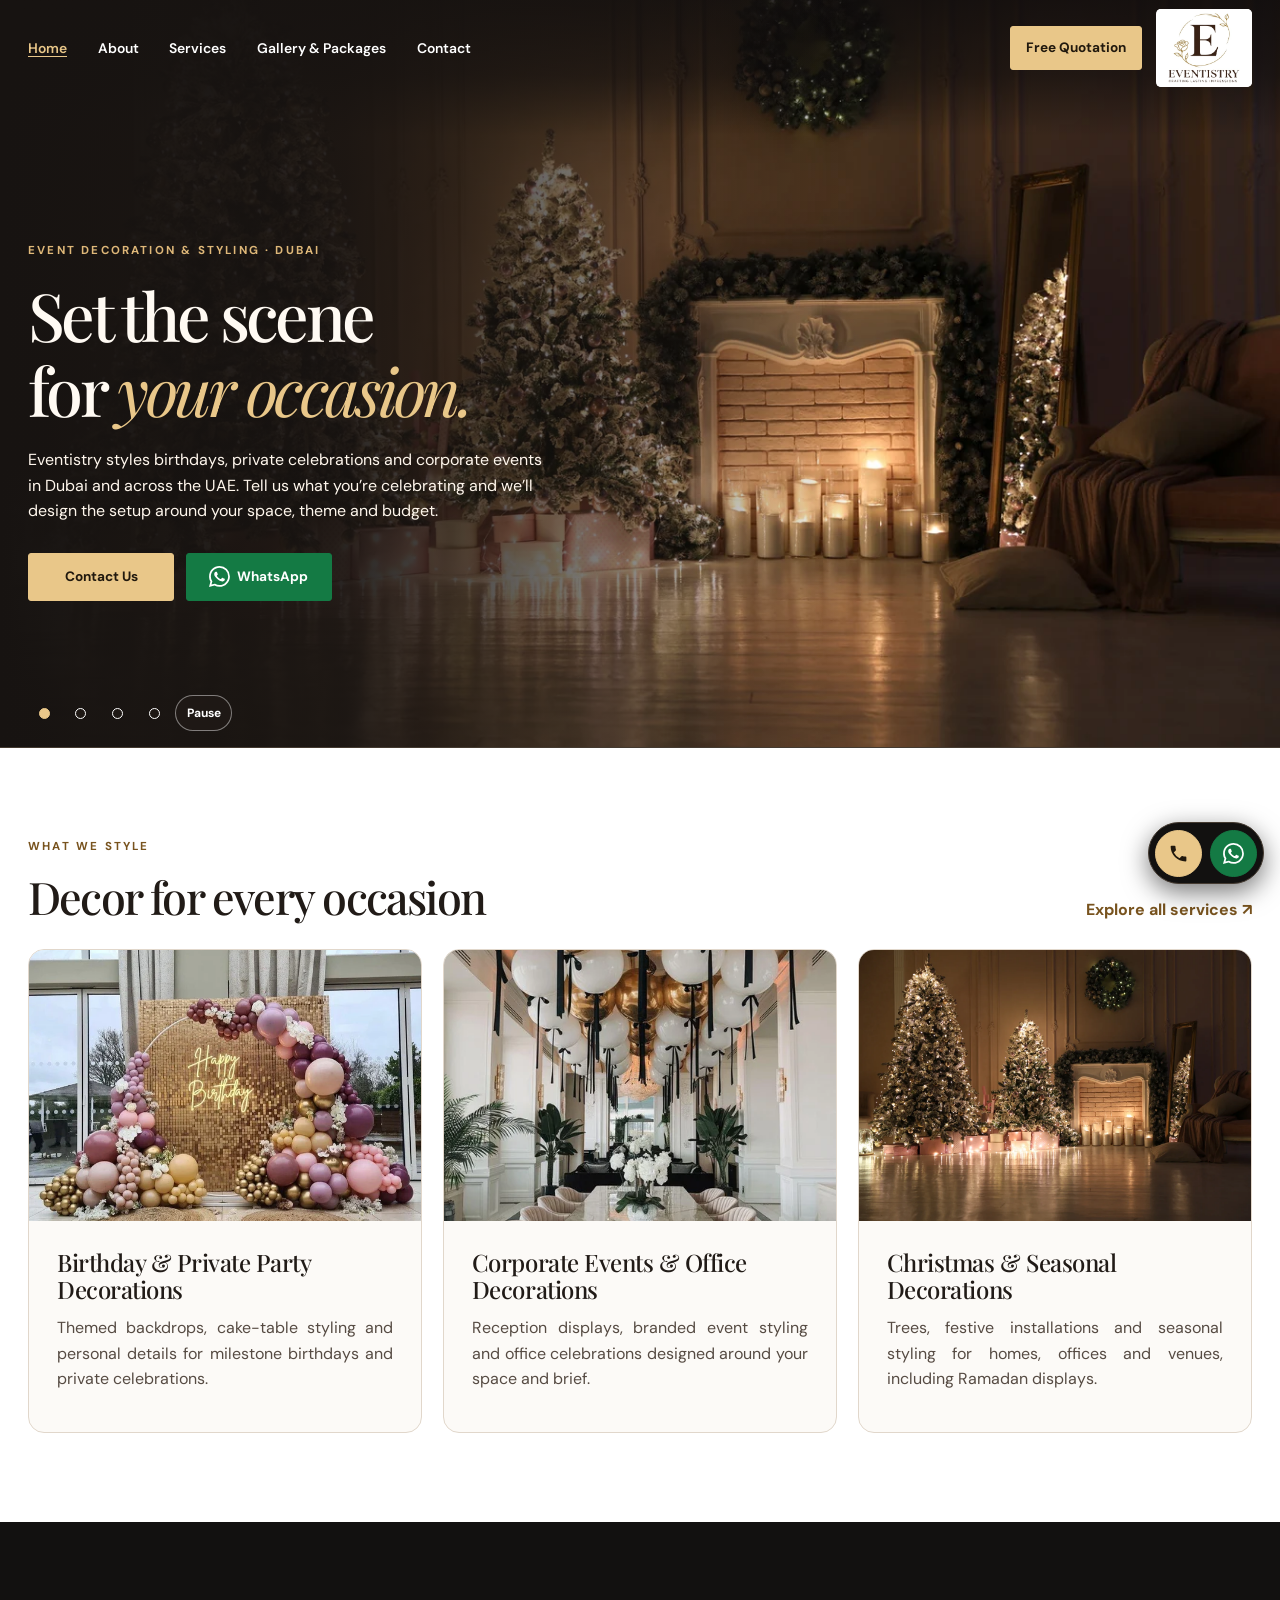
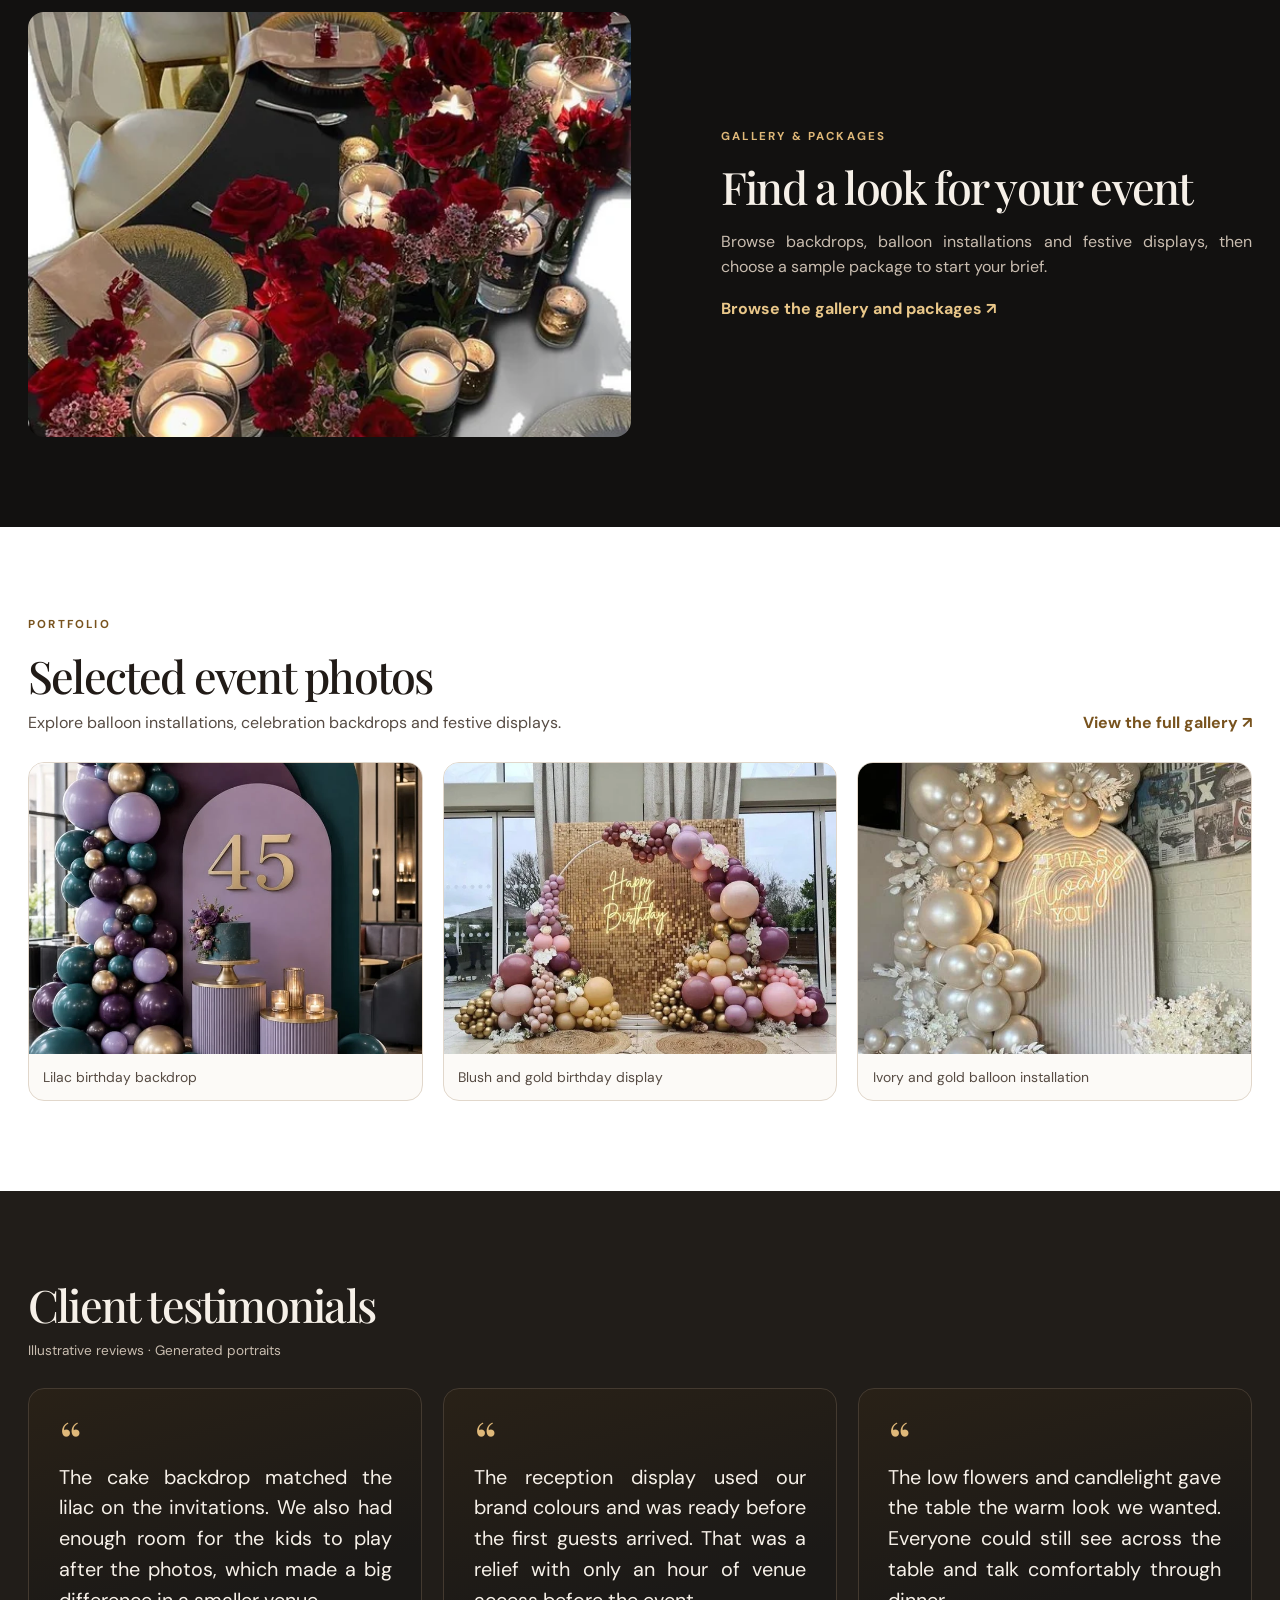
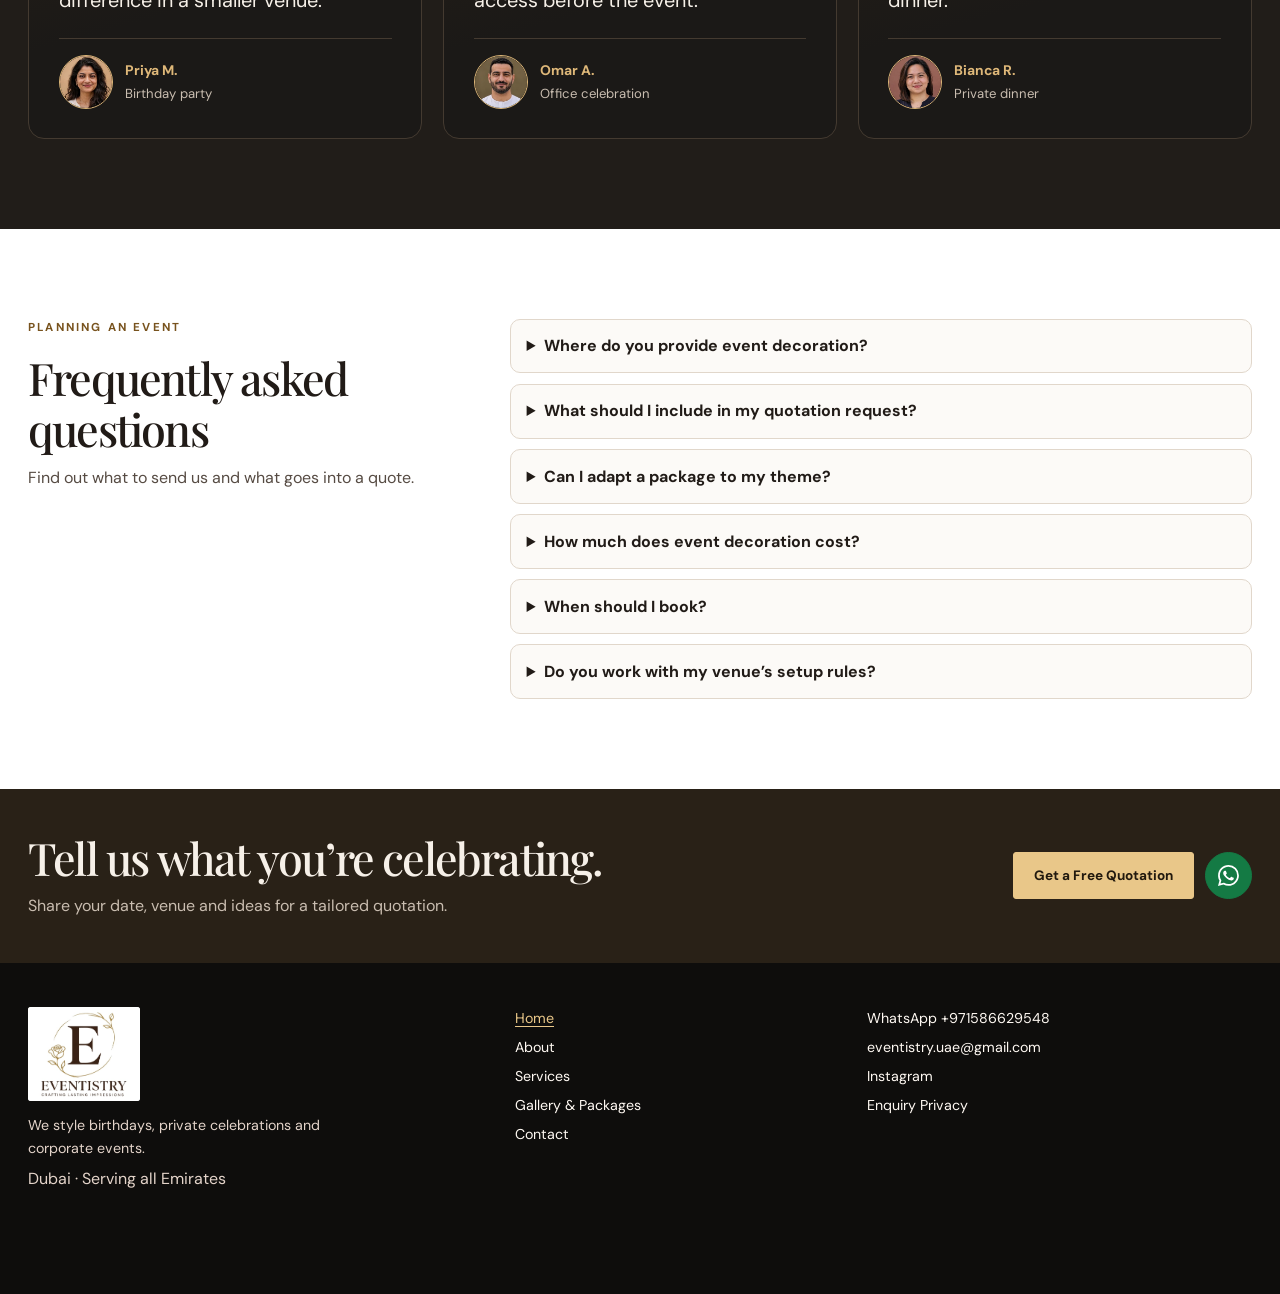
==== commit cd0b8e36: "Upload website filesdd" ====
--- a/index.html
+++ b/index.html
@@ -9,7 +9,7 @@
 <link rel="preconnect" href="https://fonts.googleapis.com">
 <link rel="preconnect" href="https://fonts.gstatic.com" crossorigin>
 <link href="https://fonts.googleapis.com/css2?family=DM+Sans:wght@400;500;600;700&family=Playfair+Display:ital,wght@0,400;0,500;0,600;1,400&display=swap" rel="stylesheet">
-<link rel="stylesheet" href="css/styles.css?v=15">
+<link rel="stylesheet" href="css/styles.css?v=16">
 <script src="js/site.js?v=8" defer></script>
 </head><body class="home-page">
 <a class="skip-link" href="#main">Skip to content</a>
@@ -32,12 +32,12 @@
     <button type="button" data-slide-pause>Pause</button></div>
 <div class="shell hero-inner"><div class="hero-copy"><p class="eyebrow">Event decoration & styling · Dubai</p><h1>Set the scene<br>for <em>your occasion.</em></h1><p>Eventistry styles birthdays, private celebrations and corporate events in Dubai and across the UAE. Tell us what you’re celebrating and we’ll design the setup around your space, theme and budget.</p><div class="actions" data-hero-actions><a class="button" href="tel:+971586629548" aria-label="Contact Us by phone">Contact Us</a><a class="button whatsapp-icon" data-whatsapp href="https://wa.me/971586629548?text=Hello%20Eventistry%2C%20I%20would%20like%20an%20event%20decoration%20quote." aria-label="Chat on WhatsApp" title="Chat on WhatsApp"><svg viewBox="0 0 16 16" aria-hidden="true" fill="currentColor"><path d="M13.601 2.326A7.85 7.85 0 0 0 7.996 0C3.627 0 .068 3.558.064 7.928c0 1.399.366 2.76 1.057 3.965L0 16l4.204-1.102a7.9 7.9 0 0 0 3.788.964h.004c4.37 0 7.928-3.559 7.932-7.928a7.9 7.9 0 0 0-2.327-5.608zM7.996 14.521a6.55 6.55 0 0 1-3.354-.919l-.24-.144-2.493.654.666-2.431-.157-.251a6.57 6.57 0 0 1-1.008-3.502c0-3.632 2.957-6.589 6.59-6.589a6.55 6.55 0 0 1 4.659 1.932 6.56 6.56 0 0 1 1.929 4.662c-.004 3.632-2.961 6.588-6.592 6.588zm3.615-4.917c-.197-.099-1.169-.578-1.351-.644-.181-.066-.313-.099-.445.099-.132.198-.511.643-.626.776-.116.132-.231.149-.429.05-.197-.099-.835-.308-1.59-.981-.588-.524-.985-1.171-1.1-1.369-.115-.198-.012-.305.087-.404.089-.088.197-.231.296-.347.099-.115.132-.197.198-.329.066-.132.033-.248-.017-.347-.049-.099-.445-1.072-.609-1.468-.161-.386-.325-.333-.445-.339l-.38-.007a.73.73 0 0 0-.528.247c-.181.198-.692.677-.692 1.65 0 .973.709 1.914.807 2.046.099.132 1.396 2.132 3.382 2.989.472.204.841.326 1.128.417.474.151.905.13 1.246.079.38-.057 1.169-.479 1.334-.941.165-.462.165-.858.116-.94-.05-.083-.182-.132-.38-.231z"/></svg><span>WhatsApp</span></a></div></div></div>
 </section>
-<section class="section services-preview"><div class="shell"><div class="section-heading"><div><p class="eyebrow">What we style</p><h2>Decor for every occasion</h2></div><a class="text-link" href="services.html">Explore all services ↗</a></div><div class="card-grid"><article class="service-card"><img src="assets/birthday.webp" alt="Birthday &amp; Private Party Decorations" loading="lazy" decoding="async"><div><h3>Birthday &amp; Private Party Decorations</h3><p>Themed backdrops, cake-table styling and personal details for milestone birthdays and private celebrations.</p></div></article><article class="service-card"><img src="assets/corporate.webp" alt="Corporate Events &amp; Office Decorations" loading="lazy" decoding="async"><div><h3>Corporate Events &amp; Office Decorations</h3><p>Reception displays, branded event styling and office celebrations designed around your space and brief.</p></div></article><article class="service-card"><img src="assets/seasonal.webp" alt="Christmas &amp; Seasonal Decorations" loading="lazy" decoding="async"><div><h3>Christmas &amp; Seasonal Decorations</h3><p>Trees, festive installations and seasonal styling for homes, offices and venues, including Ramadan displays.</p></div></article></div></div></section>
-<section class="section shell gallery-teaser"><div><img src="assets/dinner.webp" alt="Layered floral and candlelit event table" loading="lazy" decoding="async"></div><div><p class="eyebrow">Gallery & packages</p><h2>Find a look for your event</h2><p>Browse backdrops, balloon installations and festive displays, then choose a sample package to start your brief.</p><a class="text-link" href="gallery.html">Browse the gallery and packages ↗</a></div></section><section class="section shell"><div class="section-heading"><div>
+<section class="section-light section services-preview"><div class="shell"><div class="section-heading"><div><p class="eyebrow">What we style</p><h2>Decor for every occasion</h2></div><a class="text-link" href="services.html">Explore all services ↗</a></div><div class="card-grid"><article class="service-card"><img src="assets/birthday.webp" alt="Birthday &amp; Private Party Decorations" loading="lazy" decoding="async"><div><h3>Birthday &amp; Private Party Decorations</h3><p>Themed backdrops, cake-table styling and personal details for milestone birthdays and private celebrations.</p></div></article><article class="service-card"><img src="assets/corporate.webp" alt="Corporate Events &amp; Office Decorations" loading="lazy" decoding="async"><div><h3>Corporate Events &amp; Office Decorations</h3><p>Reception displays, branded event styling and office celebrations designed around your space and brief.</p></div></article><article class="service-card"><img src="assets/seasonal.webp" alt="Christmas &amp; Seasonal Decorations" loading="lazy" decoding="async"><div><h3>Christmas &amp; Seasonal Decorations</h3><p>Trees, festive installations and seasonal styling for homes, offices and venues, including Ramadan displays.</p></div></article></div></div></section>
+<section class="section shell gallery-teaser"><div><img src="assets/dinner.webp" alt="Layered floral and candlelit event table" loading="lazy" decoding="async"></div><div><p class="eyebrow">Gallery & packages</p><h2>Find a look for your event</h2><p>Browse backdrops, balloon installations and festive displays, then choose a sample package to start your brief.</p><a class="text-link" href="gallery.html">Browse the gallery and packages ↗</a></div></section><div class="section-light"><section class="section shell"><div class="section-heading"><div>
   <p class="eyebrow">Portfolio</p><h2>Selected event photos</h2>
   <p>Explore balloon installations, celebration backdrops and festive displays.</p></div>
   <a class="text-link" href="gallery.html">View the full gallery ↗</a></div>
-  <div class="gallery-grid featured-gallery"><figure><a data-photo href="assets/birthday-45.webp"><img loading="lazy" decoding="async" src="assets/birthday-45.webp" alt="45th birthday backdrop with teal and purple balloons"></a><figcaption>Lilac birthday backdrop</figcaption></figure><figure><a data-photo href="assets/birthday.webp"><img loading="lazy" decoding="async" src="assets/birthday.webp" alt="Blush and gold birthday display"></a><figcaption>Blush and gold birthday display</figcaption></figure><figure><a data-photo href="assets/balloons.webp"><img loading="lazy" decoding="async" src="assets/balloons.webp" alt="Ivory and gold balloon installation"></a><figcaption>Ivory and gold balloon installation</figcaption></figure></div></section><section class="section services-preview" id="testimonials" aria-labelledby="testimonials-title"><div class="shell">
+  <div class="gallery-grid featured-gallery"><figure><a data-photo href="assets/birthday-45.webp"><img loading="lazy" decoding="async" src="assets/birthday-45.webp" alt="45th birthday backdrop with teal and purple balloons"></a><figcaption>Lilac birthday backdrop</figcaption></figure><figure><a data-photo href="assets/birthday.webp"><img loading="lazy" decoding="async" src="assets/birthday.webp" alt="Blush and gold birthday display"></a><figcaption>Blush and gold birthday display</figcaption></figure><figure><a data-photo href="assets/balloons.webp"><img loading="lazy" decoding="async" src="assets/balloons.webp" alt="Ivory and gold balloon installation"></a><figcaption>Ivory and gold balloon installation</figcaption></figure></div></section></div><section class="section services-preview" id="testimonials" aria-labelledby="testimonials-title"><div class="shell">
   <div class="section-heading"><div><h2 id="testimonials-title">Client testimonials</h2><p class="testimonial-note">Illustrative reviews · Generated portraits</p></div></div>
   <div class="testimonial-grid"><figure class="testimonial">
     <span class="testimonial-mark" aria-hidden="true">“</span>
@@ -52,8 +52,8 @@
     <blockquote>The low flowers and candlelight gave the table the warm look we wanted. Everyone could still see across the table and talk comfortably through dinner.</blockquote>
     <figcaption><img src="assets/review-bianca.webp" alt="" loading="lazy" decoding="async" width="54" height="54"><div><strong>Bianca R.</strong><span class="testimonial-occasion">Private dinner</span></div></figcaption>
     </figure></div>
-  </div></section><section class="section shell faq-layout"><div><p class="eyebrow">Planning an event</p><h2>Frequently asked questions</h2><p>Find out what to send us and what goes into a quote.</p></div>
-  <div class="faq-list"><details><summary>Where do you provide event decoration?</summary><p>We style events in Dubai and across the UAE. Include your venue or area when you request a quote so we can confirm availability and setup details.</p></details><details><summary>What should I include in my quotation request?</summary><p>Share the date, location, occasion, estimated budget and any colours or themes you have in mind. You can attach reference photos to the form or share them on WhatsApp.</p></details><details><summary>Can I adapt a package to my theme?</summary><p>Yes. Tell us which package you like and which elements you want to add or change. We’ll confirm the scope and price in your quotation.</p></details><details><summary>How much does event decoration cost?</summary><p>The gallery lists sample package prices. The final quote depends on the venue, installation size, materials, custom details and access requirements.</p></details><details><summary>When should I book?</summary><p>Get in touch once you know your date and location. For a last-minute booking, call or WhatsApp us so we can check availability.</p></details><details><summary>Do you work with my venue’s setup rules?</summary><p>Share the venue’s access times, loading instructions and décor restrictions. We’ll discuss the setup plan and any collection requirements as part of your quote.</p></details></div></section><section class="callout"><div class="shell callout-row"><div><h2>Tell us what you’re celebrating.</h2><p>Share your date, venue and ideas for a tailored quotation.</p></div><div class="actions"><a class="button" href="contact.html#quotation">Get a Free Quotation</a><a class="button contact-icon whatsapp-icon" data-whatsapp href="https://wa.me/971586629548?text=Hello%20Eventistry%2C%20I%20would%20like%20an%20event%20decoration%20quote." aria-label="Chat on WhatsApp" title="Chat on WhatsApp"><svg viewBox="0 0 16 16" aria-hidden="true" fill="currentColor"><path d="M13.601 2.326A7.85 7.85 0 0 0 7.996 0C3.627 0 .068 3.558.064 7.928c0 1.399.366 2.76 1.057 3.965L0 16l4.204-1.102a7.9 7.9 0 0 0 3.788.964h.004c4.37 0 7.928-3.559 7.932-7.928a7.9 7.9 0 0 0-2.327-5.608zM7.996 14.521a6.55 6.55 0 0 1-3.354-.919l-.24-.144-2.493.654.666-2.431-.157-.251a6.57 6.57 0 0 1-1.008-3.502c0-3.632 2.957-6.589 6.59-6.589a6.55 6.55 0 0 1 4.659 1.932 6.56 6.56 0 0 1 1.929 4.662c-.004 3.632-2.961 6.588-6.592 6.588zm3.615-4.917c-.197-.099-1.169-.578-1.351-.644-.181-.066-.313-.099-.445.099-.132.198-.511.643-.626.776-.116.132-.231.149-.429.05-.197-.099-.835-.308-1.59-.981-.588-.524-.985-1.171-1.1-1.369-.115-.198-.012-.305.087-.404.089-.088.197-.231.296-.347.099-.115.132-.197.198-.329.066-.132.033-.248-.017-.347-.049-.099-.445-1.072-.609-1.468-.161-.386-.325-.333-.445-.339l-.38-.007a.73.73 0 0 0-.528.247c-.181.198-.692.677-.692 1.65 0 .973.709 1.914.807 2.046.099.132 1.396 2.132 3.382 2.989.472.204.841.326 1.128.417.474.151.905.13 1.246.079.38-.057 1.169-.479 1.334-.941.165-.462.165-.858.116-.94-.05-.083-.182-.132-.38-.231z"/></svg></a></div></div></section></main>
+  </div></section><div class="section-light"><section class="section shell faq-layout"><div><p class="eyebrow">Planning an event</p><h2>Frequently asked questions</h2><p>Find out what to send us and what goes into a quote.</p></div>
+  <div class="faq-list"><details><summary>Where do you provide event decoration?</summary><p>We style events in Dubai and across the UAE. Include your venue or area when you request a quote so we can confirm availability and setup details.</p></details><details><summary>What should I include in my quotation request?</summary><p>Share the date, location, occasion, estimated budget and any colours or themes you have in mind. You can attach reference photos to the form or share them on WhatsApp.</p></details><details><summary>Can I adapt a package to my theme?</summary><p>Yes. Tell us which package you like and which elements you want to add or change. We’ll confirm the scope and price in your quotation.</p></details><details><summary>How much does event decoration cost?</summary><p>The gallery lists sample package prices. The final quote depends on the venue, installation size, materials, custom details and access requirements.</p></details><details><summary>When should I book?</summary><p>Get in touch once you know your date and location. For a last-minute booking, call or WhatsApp us so we can check availability.</p></details><details><summary>Do you work with my venue’s setup rules?</summary><p>Share the venue’s access times, loading instructions and décor restrictions. We’ll discuss the setup plan and any collection requirements as part of your quote.</p></details></div></section></div><section class="callout"><div class="shell callout-row"><div><h2>Tell us what you’re celebrating.</h2><p>Share your date, venue and ideas for a tailored quotation.</p></div><div class="actions"><a class="button" href="contact.html#quotation">Get a Free Quotation</a><a class="button contact-icon whatsapp-icon" data-whatsapp href="https://wa.me/971586629548?text=Hello%20Eventistry%2C%20I%20would%20like%20an%20event%20decoration%20quote." aria-label="Chat on WhatsApp" title="Chat on WhatsApp"><svg viewBox="0 0 16 16" aria-hidden="true" fill="currentColor"><path d="M13.601 2.326A7.85 7.85 0 0 0 7.996 0C3.627 0 .068 3.558.064 7.928c0 1.399.366 2.76 1.057 3.965L0 16l4.204-1.102a7.9 7.9 0 0 0 3.788.964h.004c4.37 0 7.928-3.559 7.932-7.928a7.9 7.9 0 0 0-2.327-5.608zM7.996 14.521a6.55 6.55 0 0 1-3.354-.919l-.24-.144-2.493.654.666-2.431-.157-.251a6.57 6.57 0 0 1-1.008-3.502c0-3.632 2.957-6.589 6.59-6.589a6.55 6.55 0 0 1 4.659 1.932 6.56 6.56 0 0 1 1.929 4.662c-.004 3.632-2.961 6.588-6.592 6.588zm3.615-4.917c-.197-.099-1.169-.578-1.351-.644-.181-.066-.313-.099-.445.099-.132.198-.511.643-.626.776-.116.132-.231.149-.429.05-.197-.099-.835-.308-1.59-.981-.588-.524-.985-1.171-1.1-1.369-.115-.198-.012-.305.087-.404.089-.088.197-.231.296-.347.099-.115.132-.197.198-.329.066-.132.033-.248-.017-.347-.049-.099-.445-1.072-.609-1.468-.161-.386-.325-.333-.445-.339l-.38-.007a.73.73 0 0 0-.528.247c-.181.198-.692.677-.692 1.65 0 .973.709 1.914.807 2.046.099.132 1.396 2.132 3.382 2.989.472.204.841.326 1.128.417.474.151.905.13 1.246.079.38-.057 1.169-.479 1.334-.941.165-.462.165-.858.116-.94-.05-.083-.182-.132-.38-.231z"/></svg></a></div></div></section></main>
 <footer class="site-footer"><div class="shell footer-grid"><div><a class="brand footer-brand" href="index.html" aria-label="Eventistry home"><img src="assets/eventistry-logo.png" alt="" width="329" height="392" loading="lazy"></a><p class="footer-description">We style birthdays, private celebrations and corporate events.</p><p>Dubai · Serving all Emirates</p></div><div class="footer-nav"><a href="index.html" aria-current="page">Home</a><a href="about.html">About</a><a href="services.html">Services</a><a href="gallery.html">Gallery & Packages</a><a href="contact.html">Contact</a></div><div class="footer-nav"><a data-whatsapp href="https://wa.me/971586629548">WhatsApp +971586629548</a><a href="mailto:eventistry.uae@gmail.com">eventistry.uae@gmail.com</a><a href="https://www.instagram.com/eventistry_uae/">Instagram</a><a href="privacy.html">Enquiry Privacy</a></div></div></footer>
 <aside class="contact-dock" aria-label="Quick contact"><a class="button contact-icon phone-icon" href="tel:+971586629548" aria-label="Call Eventistry" title="Call Eventistry"><svg viewBox="0 0 24 24" aria-hidden="true" fill="currentColor"><path d="M6.6 10.8a15.7 15.7 0 0 0 6.6 6.6l2.2-2.2a1 1 0 0 1 1-.24c1.14.38 2.36.58 3.6.58a1 1 0 0 1 1 1V20a1 1 0 0 1-1 1C10.61 21 3 13.39 3 4a1 1 0 0 1 1-1h3.5a1 1 0 0 1 1 1c0 1.25.2 2.46.58 3.6a1 1 0 0 1-.25 1z"/></svg></a><a class="button contact-icon whatsapp-icon" data-whatsapp href="https://wa.me/971586629548?text=Hello%20Eventistry%2C%20I%20would%20like%20an%20event%20decoration%20quote." aria-label="Chat on WhatsApp" title="Chat on WhatsApp"><svg viewBox="0 0 16 16" aria-hidden="true" fill="currentColor"><path d="M13.601 2.326A7.85 7.85 0 0 0 7.996 0C3.627 0 .068 3.558.064 7.928c0 1.399.366 2.76 1.057 3.965L0 16l4.204-1.102a7.9 7.9 0 0 0 3.788.964h.004c4.37 0 7.928-3.559 7.932-7.928a7.9 7.9 0 0 0-2.327-5.608zM7.996 14.521a6.55 6.55 0 0 1-3.354-.919l-.24-.144-2.493.654.666-2.431-.157-.251a6.57 6.57 0 0 1-1.008-3.502c0-3.632 2.957-6.589 6.59-6.589a6.55 6.55 0 0 1 4.659 1.932 6.56 6.56 0 0 1 1.929 4.662c-.004 3.632-2.961 6.588-6.592 6.588zm3.615-4.917c-.197-.099-1.169-.578-1.351-.644-.181-.066-.313-.099-.445.099-.132.198-.511.643-.626.776-.116.132-.231.149-.429.05-.197-.099-.835-.308-1.59-.981-.588-.524-.985-1.171-1.1-1.369-.115-.198-.012-.305.087-.404.089-.088.197-.231.296-.347.099-.115.132-.197.198-.329.066-.132.033-.248-.017-.347-.049-.099-.445-1.072-.609-1.468-.161-.386-.325-.333-.445-.339l-.38-.007a.73.73 0 0 0-.528.247c-.181.198-.692.677-.692 1.65 0 .973.709 1.914.807 2.046.099.132 1.396 2.132 3.382 2.989.472.204.841.326 1.128.417.474.151.905.13 1.246.079.38-.057 1.169-.479 1.334-.941.165-.462.165-.858.116-.94-.05-.083-.182-.132-.38-.231z"/></svg></a></aside>
 <dialog class="lightbox" aria-label="Project photo"><button type="button" class="close-photo" aria-label="Close photo">×</button><img alt=""></dialog>
--- a/css/styles.css
+++ b/css/styles.css
@@ -7,6 +7,7 @@
   --ink: #f6f0e8;
   --muted: #c9bdb0;
   --accent: #e9c789;
+  --button-gold: #e9c789;
   --panel: #211d19;
   --gold: #dfb879;
   --line: #443a30;
@@ -32,7 +33,7 @@
 .eyebrow { color: var(--gold); font-weight: 700; font-size: .72rem; letter-spacing: .19em; text-transform: uppercase; margin-bottom: 1rem; }
 .skip-link { position: fixed; top: 1rem; left: 1rem; z-index: 6; background: var(--surface); padding: .6rem; transform: translateY(-200%); }
 .skip-link:focus { transform: none; }
-.button, .menu-toggle { display: inline-flex; align-items: center; justify-content: center; min-height: 47px; padding: .65rem 1.25rem; border: 1px solid var(--accent); border-radius: 3px; background: var(--accent); color: #21190e; font: 700 .85rem/1.35 var(--body); text-align: center; text-decoration: none; cursor: pointer; }
+.button, .menu-toggle { display: inline-flex; align-items: center; justify-content: center; min-height: 47px; padding: .65rem 1.25rem; border: 1px solid var(--button-gold); border-radius: 3px; background: var(--button-gold); color: #21190e; font: 700 .85rem/1.35 var(--body); text-align: center; text-decoration: none; cursor: pointer; }
 .button:hover { background: #f6dbaa; color: #21190e; }
 .button.outline { background: transparent; color: var(--accent); }
 .button.outline:hover { background: var(--panel); }
@@ -136,7 +137,7 @@
 .form-grid { display: grid; grid-template-columns: repeat(2,minmax(0,1fr)); gap: .95rem; margin: 1.25rem 0; }
 .wide { grid-column: 1 / -1; }
 label { display: block; color: var(--ink); font-size: .86rem; font-weight: 700; }
-input, select, textarea { display: block; margin-top: .25rem; width: 100%; min-height: 42px; background: #131210; border: 1px solid #72604d; border-radius: 3px; padding: .55rem .65rem; color: var(--ink); font: 400 1rem/1.35 var(--body); }
+input, select, textarea { display: block; margin-top: .25rem; width: 100%; min-height: 42px; background: var(--field-background, #131210); border: 1px solid var(--field-border, #72604d); border-radius: 3px; padding: .55rem .65rem; color: var(--ink); font: 400 1rem/1.35 var(--body); }
 input[type="file"] { font-size: .85rem; }
 textarea { resize: vertical; }
 .optional, small, .form-note { font-size: .8rem; color: var(--muted); font-weight: 400; }
@@ -329,3 +330,23 @@
 main p + p { margin-block-start: 1rem; }
 
 .hero-copy > p:not(.eyebrow) { text-align: left; hyphens: none; }
+
+
+/* White sections share a palette for copy, cards and form controls. */
+.section-light {
+  color-scheme: light;
+  --ink: #211b17;
+  --muted: #564b43;
+  --surface: #fcfaf7;
+  --panel: #f5f0e9;
+  --line: #e1d7cb;
+  --accent: #78531e;
+  --gold: #78531e;
+  --field-background: #fff;
+  --field-border: #9c8a7a;
+  background: #fff;
+  color: var(--ink);
+}
+.section-light .pricing-highlight { background: linear-gradient(170deg, #f5ebdb, var(--surface) 64%); }
+.section-light .testimonial { background: linear-gradient(165deg, #f5ebdb, var(--surface) 58%); }
+.section-light :focus-visible { outline-color: var(--accent); }
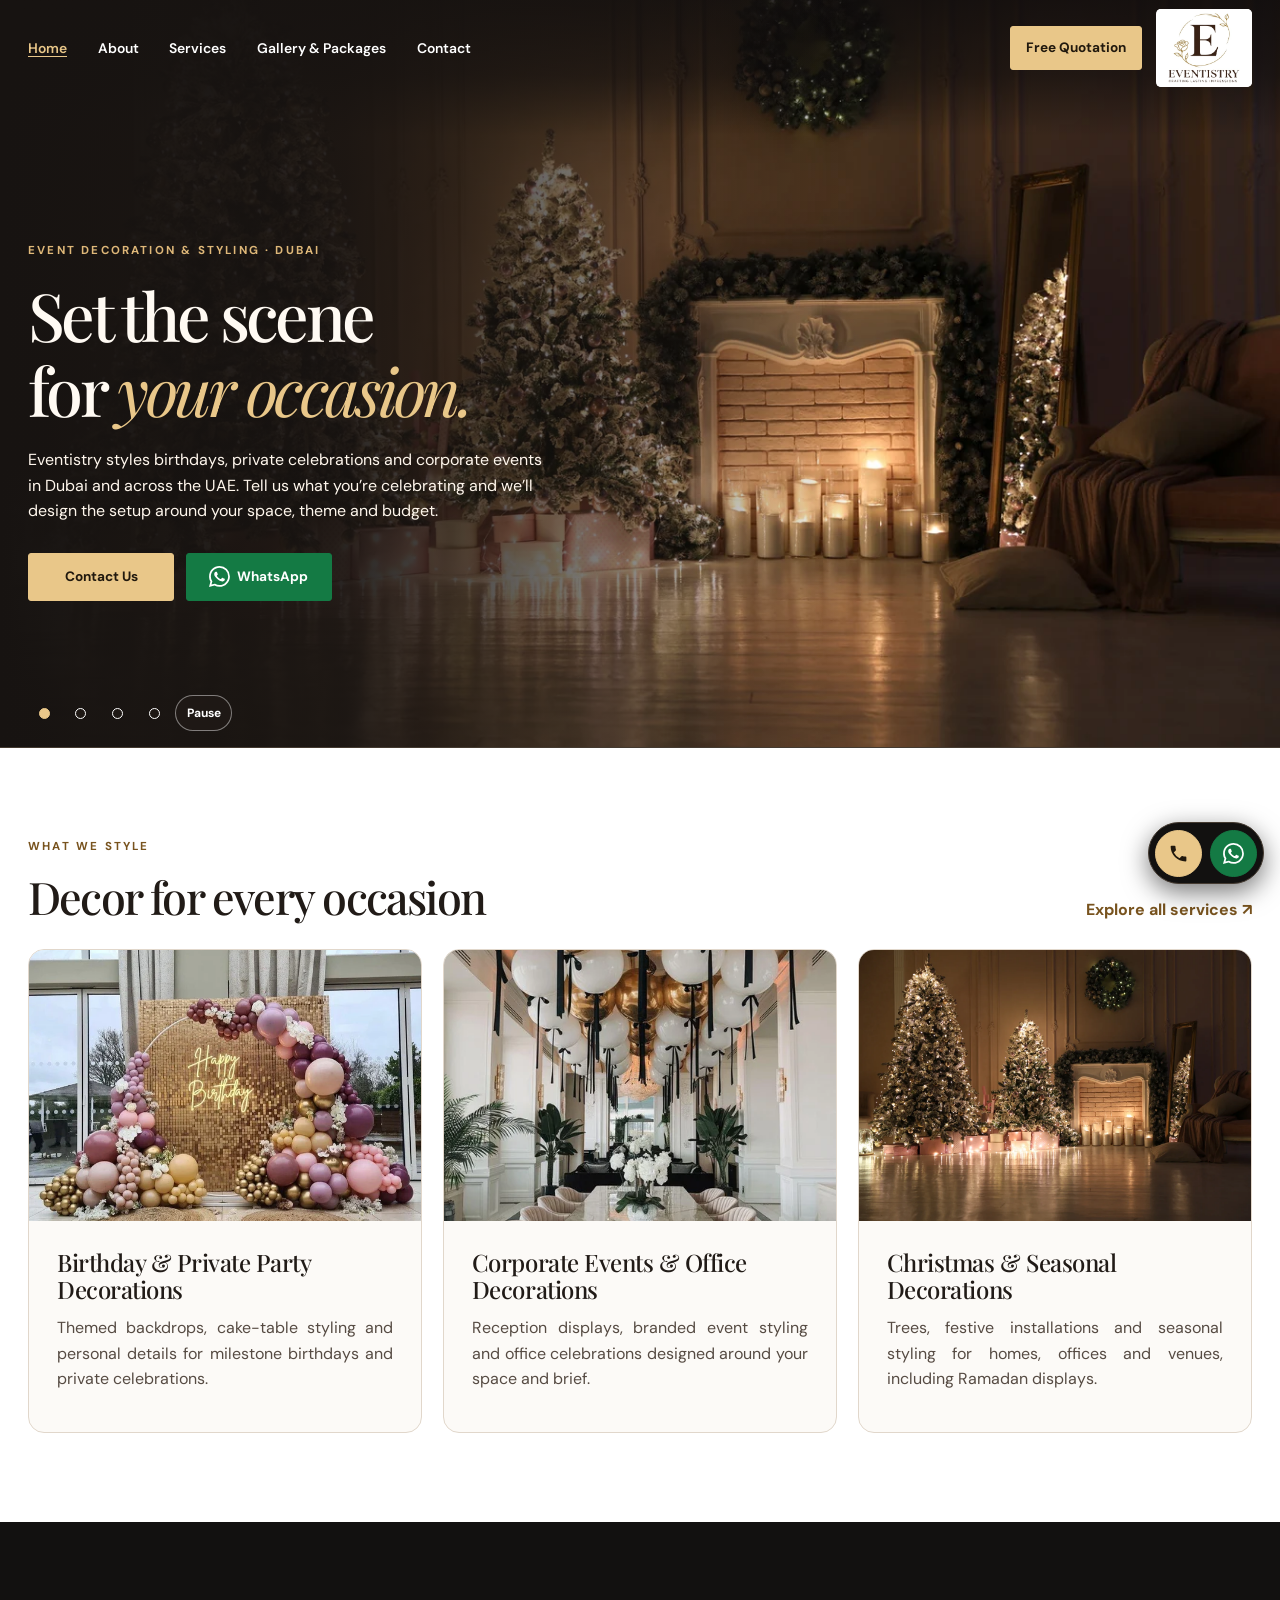
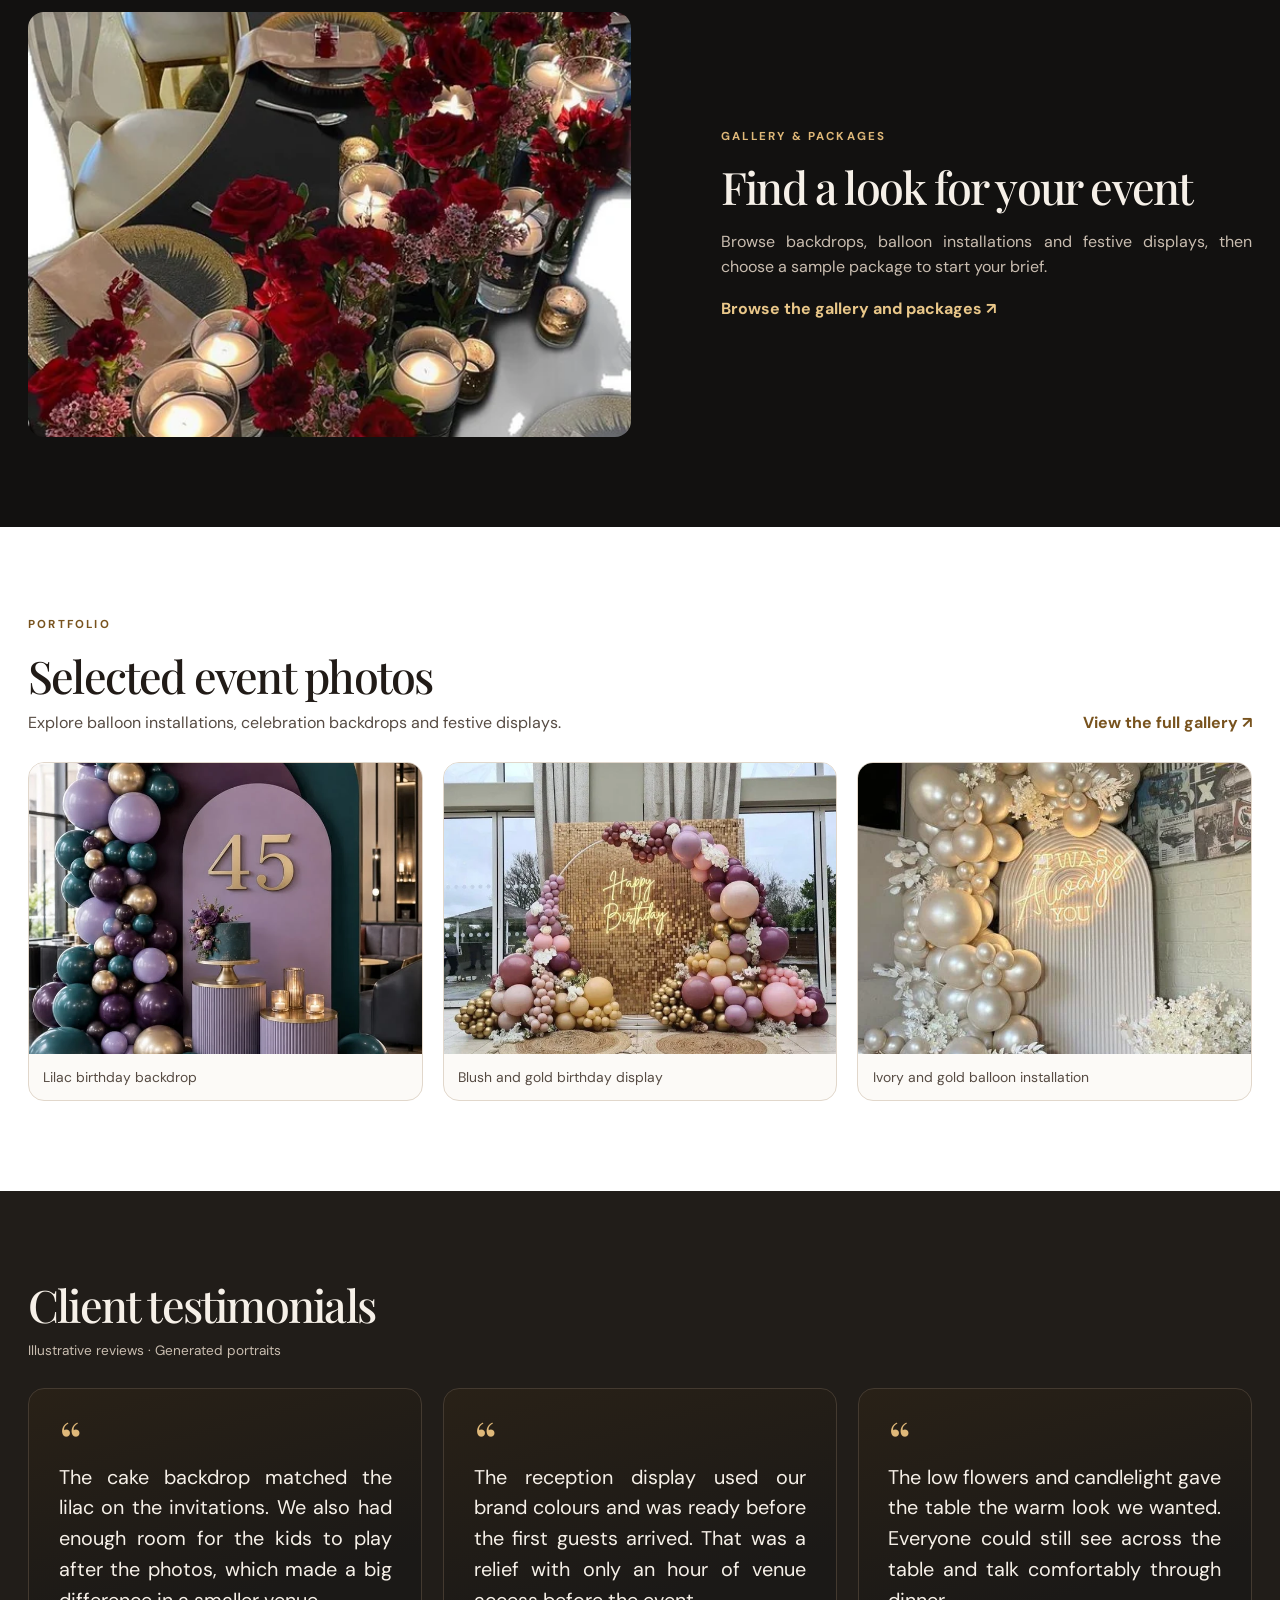
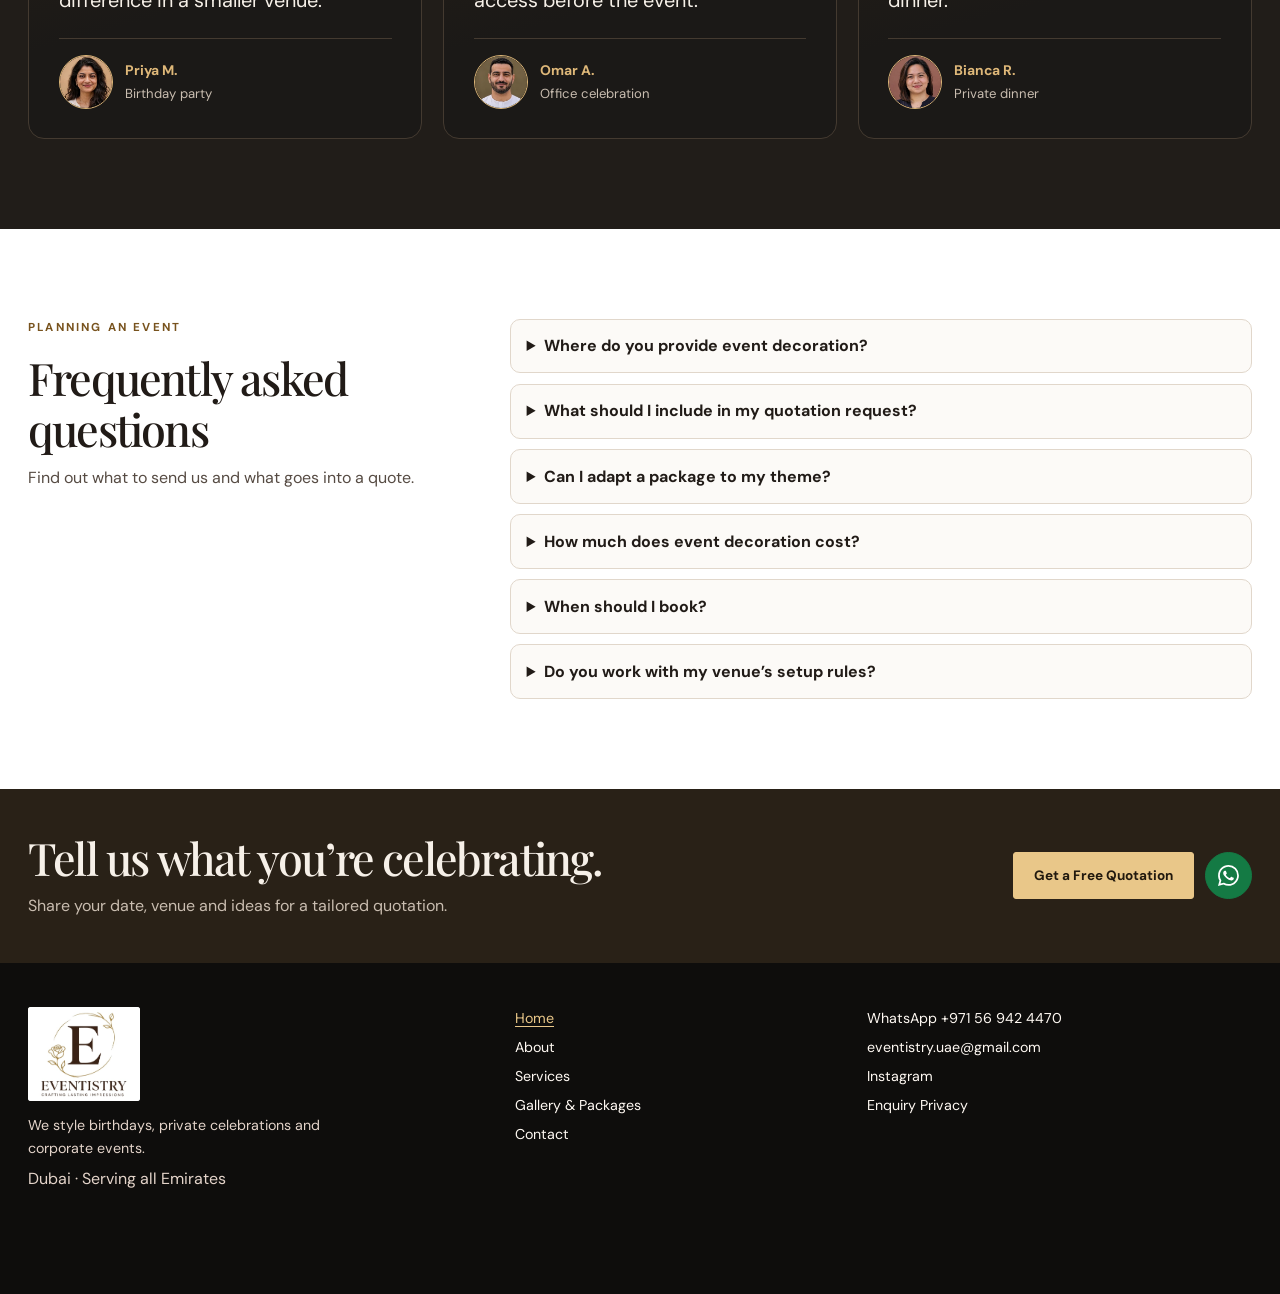
==== commit a8e5d112: "Upload website files" ====
--- a/index.html
+++ b/index.html
@@ -30,7 +30,7 @@
     <div class="shell hero-controls" aria-label="Banner slideshow" hidden>
     <button type="button" data-slide-button aria-label="Show Christmas trees and lights beside a festive fireplace" aria-pressed="true"></button><button type="button" data-slide-button aria-label="Show 45th birthday backdrop with a gold number and teal and purple balloons" aria-pressed="false"></button><button type="button" data-slide-button aria-label="Show Blush and gold display for a private celebration" aria-pressed="false"></button><button type="button" data-slide-button aria-label="Show Event table with an overhead balloon installation" aria-pressed="false"></button>
     <button type="button" data-slide-pause>Pause</button></div>
-<div class="shell hero-inner"><div class="hero-copy"><p class="eyebrow">Event decoration & styling · Dubai</p><h1>Set the scene<br>for <em>your occasion.</em></h1><p>Eventistry styles birthdays, private celebrations and corporate events in Dubai and across the UAE. Tell us what you’re celebrating and we’ll design the setup around your space, theme and budget.</p><div class="actions" data-hero-actions><a class="button" href="tel:+971586629548" aria-label="Contact Us by phone">Contact Us</a><a class="button whatsapp-icon" data-whatsapp href="https://wa.me/971586629548?text=Hello%20Eventistry%2C%20I%20would%20like%20an%20event%20decoration%20quote." aria-label="Chat on WhatsApp" title="Chat on WhatsApp"><svg viewBox="0 0 16 16" aria-hidden="true" fill="currentColor"><path d="M13.601 2.326A7.85 7.85 0 0 0 7.996 0C3.627 0 .068 3.558.064 7.928c0 1.399.366 2.76 1.057 3.965L0 16l4.204-1.102a7.9 7.9 0 0 0 3.788.964h.004c4.37 0 7.928-3.559 7.932-7.928a7.9 7.9 0 0 0-2.327-5.608zM7.996 14.521a6.55 6.55 0 0 1-3.354-.919l-.24-.144-2.493.654.666-2.431-.157-.251a6.57 6.57 0 0 1-1.008-3.502c0-3.632 2.957-6.589 6.59-6.589a6.55 6.55 0 0 1 4.659 1.932 6.56 6.56 0 0 1 1.929 4.662c-.004 3.632-2.961 6.588-6.592 6.588zm3.615-4.917c-.197-.099-1.169-.578-1.351-.644-.181-.066-.313-.099-.445.099-.132.198-.511.643-.626.776-.116.132-.231.149-.429.05-.197-.099-.835-.308-1.59-.981-.588-.524-.985-1.171-1.1-1.369-.115-.198-.012-.305.087-.404.089-.088.197-.231.296-.347.099-.115.132-.197.198-.329.066-.132.033-.248-.017-.347-.049-.099-.445-1.072-.609-1.468-.161-.386-.325-.333-.445-.339l-.38-.007a.73.73 0 0 0-.528.247c-.181.198-.692.677-.692 1.65 0 .973.709 1.914.807 2.046.099.132 1.396 2.132 3.382 2.989.472.204.841.326 1.128.417.474.151.905.13 1.246.079.38-.057 1.169-.479 1.334-.941.165-.462.165-.858.116-.94-.05-.083-.182-.132-.38-.231z"/></svg><span>WhatsApp</span></a></div></div></div>
+<div class="shell hero-inner"><div class="hero-copy"><p class="eyebrow">Event decoration & styling · Dubai</p><h1>Set the scene<br>for <em>your occasion.</em></h1><p>Eventistry styles birthdays, private celebrations and corporate events in Dubai and across the UAE. Tell us what you’re celebrating and we’ll design the setup around your space, theme and budget.</p><div class="actions" data-hero-actions><a class="button" href="tel:+971586629548" aria-label="Contact Us by phone">Contact Us</a><a class="button whatsapp-icon" data-whatsapp href="https://wa.me/971569424470?text=Hello%20Eventistry%2C%20I%20would%20like%20an%20event%20decoration%20quote." aria-label="Chat on WhatsApp" title="Chat on WhatsApp"><svg viewBox="0 0 16 16" aria-hidden="true" fill="currentColor"><path d="M13.601 2.326A7.85 7.85 0 0 0 7.996 0C3.627 0 .068 3.558.064 7.928c0 1.399.366 2.76 1.057 3.965L0 16l4.204-1.102a7.9 7.9 0 0 0 3.788.964h.004c4.37 0 7.928-3.559 7.932-7.928a7.9 7.9 0 0 0-2.327-5.608zM7.996 14.521a6.55 6.55 0 0 1-3.354-.919l-.24-.144-2.493.654.666-2.431-.157-.251a6.57 6.57 0 0 1-1.008-3.502c0-3.632 2.957-6.589 6.59-6.589a6.55 6.55 0 0 1 4.659 1.932 6.56 6.56 0 0 1 1.929 4.662c-.004 3.632-2.961 6.588-6.592 6.588zm3.615-4.917c-.197-.099-1.169-.578-1.351-.644-.181-.066-.313-.099-.445.099-.132.198-.511.643-.626.776-.116.132-.231.149-.429.05-.197-.099-.835-.308-1.59-.981-.588-.524-.985-1.171-1.1-1.369-.115-.198-.012-.305.087-.404.089-.088.197-.231.296-.347.099-.115.132-.197.198-.329.066-.132.033-.248-.017-.347-.049-.099-.445-1.072-.609-1.468-.161-.386-.325-.333-.445-.339l-.38-.007a.73.73 0 0 0-.528.247c-.181.198-.692.677-.692 1.65 0 .973.709 1.914.807 2.046.099.132 1.396 2.132 3.382 2.989.472.204.841.326 1.128.417.474.151.905.13 1.246.079.38-.057 1.169-.479 1.334-.941.165-.462.165-.858.116-.94-.05-.083-.182-.132-.38-.231z"/></svg><span>WhatsApp</span></a></div></div></div>
 </section>
 <section class="section-light section services-preview"><div class="shell"><div class="section-heading"><div><p class="eyebrow">What we style</p><h2>Decor for every occasion</h2></div><a class="text-link" href="services.html">Explore all services ↗</a></div><div class="card-grid"><article class="service-card"><img src="assets/birthday.webp" alt="Birthday &amp; Private Party Decorations" loading="lazy" decoding="async"><div><h3>Birthday &amp; Private Party Decorations</h3><p>Themed backdrops, cake-table styling and personal details for milestone birthdays and private celebrations.</p></div></article><article class="service-card"><img src="assets/corporate.webp" alt="Corporate Events &amp; Office Decorations" loading="lazy" decoding="async"><div><h3>Corporate Events &amp; Office Decorations</h3><p>Reception displays, branded event styling and office celebrations designed around your space and brief.</p></div></article><article class="service-card"><img src="assets/seasonal.webp" alt="Christmas &amp; Seasonal Decorations" loading="lazy" decoding="async"><div><h3>Christmas &amp; Seasonal Decorations</h3><p>Trees, festive installations and seasonal styling for homes, offices and venues, including Ramadan displays.</p></div></article></div></div></section>
 <section class="section shell gallery-teaser"><div><img src="assets/dinner.webp" alt="Layered floral and candlelit event table" loading="lazy" decoding="async"></div><div><p class="eyebrow">Gallery & packages</p><h2>Find a look for your event</h2><p>Browse backdrops, balloon installations and festive displays, then choose a sample package to start your brief.</p><a class="text-link" href="gallery.html">Browse the gallery and packages ↗</a></div></section><div class="section-light"><section class="section shell"><div class="section-heading"><div>
@@ -53,9 +53,9 @@
     <figcaption><img src="assets/review-bianca.webp" alt="" loading="lazy" decoding="async" width="54" height="54"><div><strong>Bianca R.</strong><span class="testimonial-occasion">Private dinner</span></div></figcaption>
     </figure></div>
   </div></section><div class="section-light"><section class="section shell faq-layout"><div><p class="eyebrow">Planning an event</p><h2>Frequently asked questions</h2><p>Find out what to send us and what goes into a quote.</p></div>
-  <div class="faq-list"><details><summary>Where do you provide event decoration?</summary><p>We style events in Dubai and across the UAE. Include your venue or area when you request a quote so we can confirm availability and setup details.</p></details><details><summary>What should I include in my quotation request?</summary><p>Share the date, location, occasion, estimated budget and any colours or themes you have in mind. You can attach reference photos to the form or share them on WhatsApp.</p></details><details><summary>Can I adapt a package to my theme?</summary><p>Yes. Tell us which package you like and which elements you want to add or change. We’ll confirm the scope and price in your quotation.</p></details><details><summary>How much does event decoration cost?</summary><p>The gallery lists sample package prices. The final quote depends on the venue, installation size, materials, custom details and access requirements.</p></details><details><summary>When should I book?</summary><p>Get in touch once you know your date and location. For a last-minute booking, call or WhatsApp us so we can check availability.</p></details><details><summary>Do you work with my venue’s setup rules?</summary><p>Share the venue’s access times, loading instructions and décor restrictions. We’ll discuss the setup plan and any collection requirements as part of your quote.</p></details></div></section></div><section class="callout"><div class="shell callout-row"><div><h2>Tell us what you’re celebrating.</h2><p>Share your date, venue and ideas for a tailored quotation.</p></div><div class="actions"><a class="button" href="contact.html#quotation">Get a Free Quotation</a><a class="button contact-icon whatsapp-icon" data-whatsapp href="https://wa.me/971586629548?text=Hello%20Eventistry%2C%20I%20would%20like%20an%20event%20decoration%20quote." aria-label="Chat on WhatsApp" title="Chat on WhatsApp"><svg viewBox="0 0 16 16" aria-hidden="true" fill="currentColor"><path d="M13.601 2.326A7.85 7.85 0 0 0 7.996 0C3.627 0 .068 3.558.064 7.928c0 1.399.366 2.76 1.057 3.965L0 16l4.204-1.102a7.9 7.9 0 0 0 3.788.964h.004c4.37 0 7.928-3.559 7.932-7.928a7.9 7.9 0 0 0-2.327-5.608zM7.996 14.521a6.55 6.55 0 0 1-3.354-.919l-.24-.144-2.493.654.666-2.431-.157-.251a6.57 6.57 0 0 1-1.008-3.502c0-3.632 2.957-6.589 6.59-6.589a6.55 6.55 0 0 1 4.659 1.932 6.56 6.56 0 0 1 1.929 4.662c-.004 3.632-2.961 6.588-6.592 6.588zm3.615-4.917c-.197-.099-1.169-.578-1.351-.644-.181-.066-.313-.099-.445.099-.132.198-.511.643-.626.776-.116.132-.231.149-.429.05-.197-.099-.835-.308-1.59-.981-.588-.524-.985-1.171-1.1-1.369-.115-.198-.012-.305.087-.404.089-.088.197-.231.296-.347.099-.115.132-.197.198-.329.066-.132.033-.248-.017-.347-.049-.099-.445-1.072-.609-1.468-.161-.386-.325-.333-.445-.339l-.38-.007a.73.73 0 0 0-.528.247c-.181.198-.692.677-.692 1.65 0 .973.709 1.914.807 2.046.099.132 1.396 2.132 3.382 2.989.472.204.841.326 1.128.417.474.151.905.13 1.246.079.38-.057 1.169-.479 1.334-.941.165-.462.165-.858.116-.94-.05-.083-.182-.132-.38-.231z"/></svg></a></div></div></section></main>
-<footer class="site-footer"><div class="shell footer-grid"><div><a class="brand footer-brand" href="index.html" aria-label="Eventistry home"><img src="assets/eventistry-logo.png" alt="" width="329" height="392" loading="lazy"></a><p class="footer-description">We style birthdays, private celebrations and corporate events.</p><p>Dubai · Serving all Emirates</p></div><div class="footer-nav"><a href="index.html" aria-current="page">Home</a><a href="about.html">About</a><a href="services.html">Services</a><a href="gallery.html">Gallery & Packages</a><a href="contact.html">Contact</a></div><div class="footer-nav"><a data-whatsapp href="https://wa.me/971586629548">WhatsApp +971586629548</a><a href="mailto:eventistry.uae@gmail.com">eventistry.uae@gmail.com</a><a href="https://www.instagram.com/eventistry_uae/">Instagram</a><a href="privacy.html">Enquiry Privacy</a></div></div></footer>
-<aside class="contact-dock" aria-label="Quick contact"><a class="button contact-icon phone-icon" href="tel:+971586629548" aria-label="Call Eventistry" title="Call Eventistry"><svg viewBox="0 0 24 24" aria-hidden="true" fill="currentColor"><path d="M6.6 10.8a15.7 15.7 0 0 0 6.6 6.6l2.2-2.2a1 1 0 0 1 1-.24c1.14.38 2.36.58 3.6.58a1 1 0 0 1 1 1V20a1 1 0 0 1-1 1C10.61 21 3 13.39 3 4a1 1 0 0 1 1-1h3.5a1 1 0 0 1 1 1c0 1.25.2 2.46.58 3.6a1 1 0 0 1-.25 1z"/></svg></a><a class="button contact-icon whatsapp-icon" data-whatsapp href="https://wa.me/971586629548?text=Hello%20Eventistry%2C%20I%20would%20like%20an%20event%20decoration%20quote." aria-label="Chat on WhatsApp" title="Chat on WhatsApp"><svg viewBox="0 0 16 16" aria-hidden="true" fill="currentColor"><path d="M13.601 2.326A7.85 7.85 0 0 0 7.996 0C3.627 0 .068 3.558.064 7.928c0 1.399.366 2.76 1.057 3.965L0 16l4.204-1.102a7.9 7.9 0 0 0 3.788.964h.004c4.37 0 7.928-3.559 7.932-7.928a7.9 7.9 0 0 0-2.327-5.608zM7.996 14.521a6.55 6.55 0 0 1-3.354-.919l-.24-.144-2.493.654.666-2.431-.157-.251a6.57 6.57 0 0 1-1.008-3.502c0-3.632 2.957-6.589 6.59-6.589a6.55 6.55 0 0 1 4.659 1.932 6.56 6.56 0 0 1 1.929 4.662c-.004 3.632-2.961 6.588-6.592 6.588zm3.615-4.917c-.197-.099-1.169-.578-1.351-.644-.181-.066-.313-.099-.445.099-.132.198-.511.643-.626.776-.116.132-.231.149-.429.05-.197-.099-.835-.308-1.59-.981-.588-.524-.985-1.171-1.1-1.369-.115-.198-.012-.305.087-.404.089-.088.197-.231.296-.347.099-.115.132-.197.198-.329.066-.132.033-.248-.017-.347-.049-.099-.445-1.072-.609-1.468-.161-.386-.325-.333-.445-.339l-.38-.007a.73.73 0 0 0-.528.247c-.181.198-.692.677-.692 1.65 0 .973.709 1.914.807 2.046.099.132 1.396 2.132 3.382 2.989.472.204.841.326 1.128.417.474.151.905.13 1.246.079.38-.057 1.169-.479 1.334-.941.165-.462.165-.858.116-.94-.05-.083-.182-.132-.38-.231z"/></svg></a></aside>
+  <div class="faq-list"><details><summary>Where do you provide event decoration?</summary><p>We style events in Dubai and across the UAE. Include your venue or area when you request a quote so we can confirm availability and setup details.</p></details><details><summary>What should I include in my quotation request?</summary><p>Share the date, location, occasion, estimated budget and any colours or themes you have in mind. You can attach reference photos to the form or share them on WhatsApp.</p></details><details><summary>Can I adapt a package to my theme?</summary><p>Yes. Tell us which package you like and which elements you want to add or change. We’ll confirm the scope and price in your quotation.</p></details><details><summary>How much does event decoration cost?</summary><p>The gallery lists celebration package starting prices. The final quote depends on the venue, installation size, materials, custom details and access requirements.</p></details><details><summary>When should I book?</summary><p>Get in touch once you know your date and location. For a last-minute booking, call or WhatsApp us so we can check availability.</p></details><details><summary>Do you work with my venue’s setup rules?</summary><p>Share the venue’s access times, loading instructions and décor restrictions. We’ll discuss the setup plan and any collection requirements as part of your quote.</p></details></div></section></div><section class="callout"><div class="shell callout-row"><div><h2>Tell us what you’re celebrating.</h2><p>Share your date, venue and ideas for a tailored quotation.</p></div><div class="actions"><a class="button" href="contact.html#quotation">Get a Free Quotation</a><a class="button contact-icon whatsapp-icon" data-whatsapp href="https://wa.me/971569424470?text=Hello%20Eventistry%2C%20I%20would%20like%20an%20event%20decoration%20quote." aria-label="Chat on WhatsApp" title="Chat on WhatsApp"><svg viewBox="0 0 16 16" aria-hidden="true" fill="currentColor"><path d="M13.601 2.326A7.85 7.85 0 0 0 7.996 0C3.627 0 .068 3.558.064 7.928c0 1.399.366 2.76 1.057 3.965L0 16l4.204-1.102a7.9 7.9 0 0 0 3.788.964h.004c4.37 0 7.928-3.559 7.932-7.928a7.9 7.9 0 0 0-2.327-5.608zM7.996 14.521a6.55 6.55 0 0 1-3.354-.919l-.24-.144-2.493.654.666-2.431-.157-.251a6.57 6.57 0 0 1-1.008-3.502c0-3.632 2.957-6.589 6.59-6.589a6.55 6.55 0 0 1 4.659 1.932 6.56 6.56 0 0 1 1.929 4.662c-.004 3.632-2.961 6.588-6.592 6.588zm3.615-4.917c-.197-.099-1.169-.578-1.351-.644-.181-.066-.313-.099-.445.099-.132.198-.511.643-.626.776-.116.132-.231.149-.429.05-.197-.099-.835-.308-1.59-.981-.588-.524-.985-1.171-1.1-1.369-.115-.198-.012-.305.087-.404.089-.088.197-.231.296-.347.099-.115.132-.197.198-.329.066-.132.033-.248-.017-.347-.049-.099-.445-1.072-.609-1.468-.161-.386-.325-.333-.445-.339l-.38-.007a.73.73 0 0 0-.528.247c-.181.198-.692.677-.692 1.65 0 .973.709 1.914.807 2.046.099.132 1.396 2.132 3.382 2.989.472.204.841.326 1.128.417.474.151.905.13 1.246.079.38-.057 1.169-.479 1.334-.941.165-.462.165-.858.116-.94-.05-.083-.182-.132-.38-.231z"/></svg></a></div></div></section></main>
+<footer class="site-footer"><div class="shell footer-grid"><div><a class="brand footer-brand" href="index.html" aria-label="Eventistry home"><img src="assets/eventistry-logo.png" alt="" width="329" height="392" loading="lazy"></a><p class="footer-description">We style birthdays, private celebrations and corporate events.</p><p>Dubai · Serving all Emirates</p></div><div class="footer-nav"><a href="index.html" aria-current="page">Home</a><a href="about.html">About</a><a href="services.html">Services</a><a href="gallery.html">Gallery & Packages</a><a href="contact.html">Contact</a></div><div class="footer-nav"><a data-whatsapp href="https://wa.me/971569424470">WhatsApp +971 56 942 4470</a><a href="mailto:eventistry.uae@gmail.com">eventistry.uae@gmail.com</a><a href="https://www.instagram.com/eventistry_uae/">Instagram</a><a href="privacy.html">Enquiry Privacy</a></div></div></footer>
+<aside class="contact-dock" aria-label="Quick contact"><a class="button contact-icon phone-icon" href="tel:+971586629548" aria-label="Call Eventistry" title="Call Eventistry"><svg viewBox="0 0 24 24" aria-hidden="true" fill="currentColor"><path d="M6.6 10.8a15.7 15.7 0 0 0 6.6 6.6l2.2-2.2a1 1 0 0 1 1-.24c1.14.38 2.36.58 3.6.58a1 1 0 0 1 1 1V20a1 1 0 0 1-1 1C10.61 21 3 13.39 3 4a1 1 0 0 1 1-1h3.5a1 1 0 0 1 1 1c0 1.25.2 2.46.58 3.6a1 1 0 0 1-.25 1z"/></svg></a><a class="button contact-icon whatsapp-icon" data-whatsapp href="https://wa.me/971569424470?text=Hello%20Eventistry%2C%20I%20would%20like%20an%20event%20decoration%20quote." aria-label="Chat on WhatsApp" title="Chat on WhatsApp"><svg viewBox="0 0 16 16" aria-hidden="true" fill="currentColor"><path d="M13.601 2.326A7.85 7.85 0 0 0 7.996 0C3.627 0 .068 3.558.064 7.928c0 1.399.366 2.76 1.057 3.965L0 16l4.204-1.102a7.9 7.9 0 0 0 3.788.964h.004c4.37 0 7.928-3.559 7.932-7.928a7.9 7.9 0 0 0-2.327-5.608zM7.996 14.521a6.55 6.55 0 0 1-3.354-.919l-.24-.144-2.493.654.666-2.431-.157-.251a6.57 6.57 0 0 1-1.008-3.502c0-3.632 2.957-6.589 6.59-6.589a6.55 6.55 0 0 1 4.659 1.932 6.56 6.56 0 0 1 1.929 4.662c-.004 3.632-2.961 6.588-6.592 6.588zm3.615-4.917c-.197-.099-1.169-.578-1.351-.644-.181-.066-.313-.099-.445.099-.132.198-.511.643-.626.776-.116.132-.231.149-.429.05-.197-.099-.835-.308-1.59-.981-.588-.524-.985-1.171-1.1-1.369-.115-.198-.012-.305.087-.404.089-.088.197-.231.296-.347.099-.115.132-.197.198-.329.066-.132.033-.248-.017-.347-.049-.099-.445-1.072-.609-1.468-.161-.386-.325-.333-.445-.339l-.38-.007a.73.73 0 0 0-.528.247c-.181.198-.692.677-.692 1.65 0 .973.709 1.914.807 2.046.099.132 1.396 2.132 3.382 2.989.472.204.841.326 1.128.417.474.151.905.13 1.246.079.38-.057 1.169-.479 1.334-.941.165-.462.165-.858.116-.94-.05-.083-.182-.132-.38-.231z"/></svg></a></aside>
 <dialog class="lightbox" aria-label="Project photo"><button type="button" class="close-photo" aria-label="Close photo">×</button><img alt=""></dialog>
 <script src="js/quote.js" defer></script>
 </body></html>
--- a/css/styles.css
+++ b/css/styles.css
@@ -350,3 +350,25 @@
 .section-light .pricing-highlight { background: linear-gradient(170deg, #f5ebdb, var(--surface) 64%); }
 .section-light .testimonial { background: linear-gradient(165deg, #f5ebdb, var(--surface) 58%); }
 .section-light :focus-visible { outline-color: var(--accent); }
+
+/* Celebration packages and optional experiences */
+.pricing-card { min-width: 0; }
+.pricing-card h3 { min-height: 2.6em; }
+.pricing-note { margin-top: 1.75rem; max-width: 85ch; font-size: .9rem; }
+.addon-grid, .entertainment-grid, .experience-categories { display: grid; grid-template-columns: repeat(3,minmax(0,1fr)); gap: 1.2rem; }
+.addon-card, .experience-card { display: flex; flex-direction: column; align-items: start; gap: .8rem; padding: 1.5rem; border: 1px solid var(--line); border-radius: 16px; background: var(--surface); min-width: 0; }
+.addon-card h3, .experience-card h3 { font-size: 1.35rem; }
+.addon-card .button, .experience-card .button { margin-top: auto; width: 100%; }
+.addon-price { color: var(--gold); }
+.experience-card .eyebrow { margin: 0; font-size: .65rem; }
+.additional-heading { margin: 2.5rem 0 1.2rem; }
+.service-card img[src*="baby-shower-new"] { object-position: center 42%; }
+@media (max-width: 900px) { .addon-grid, .entertainment-grid, .experience-categories { grid-template-columns: repeat(2,minmax(0,1fr)); } }
+@media (max-width: 600px) { .addon-grid, .entertainment-grid, .experience-categories { grid-template-columns: 1fr; } .pricing-card h3 { min-height: 0; } }
+
+/* Photographic cards for celebration packages and optional experiences. */
+.package-photo { width: 100%; aspect-ratio: 1.6; object-fit: cover; border-radius: 11px; margin-bottom: 1.2rem; }
+.addon-photo, .experience-photo { width: 100%; aspect-ratio: 1.6; border-radius: 10px; object-fit: cover; margin-bottom: .2rem; }
+.experience-photo { background-image: url('../assets/entertainment-scenes.webp'); background-size: 400% 200%; background-position: var(--photo-x) var(--photo-y); background-repeat: no-repeat; }
+.pricing-card { overflow: hidden; }
+.experience-photo { aspect-ratio: 3 / 4; }
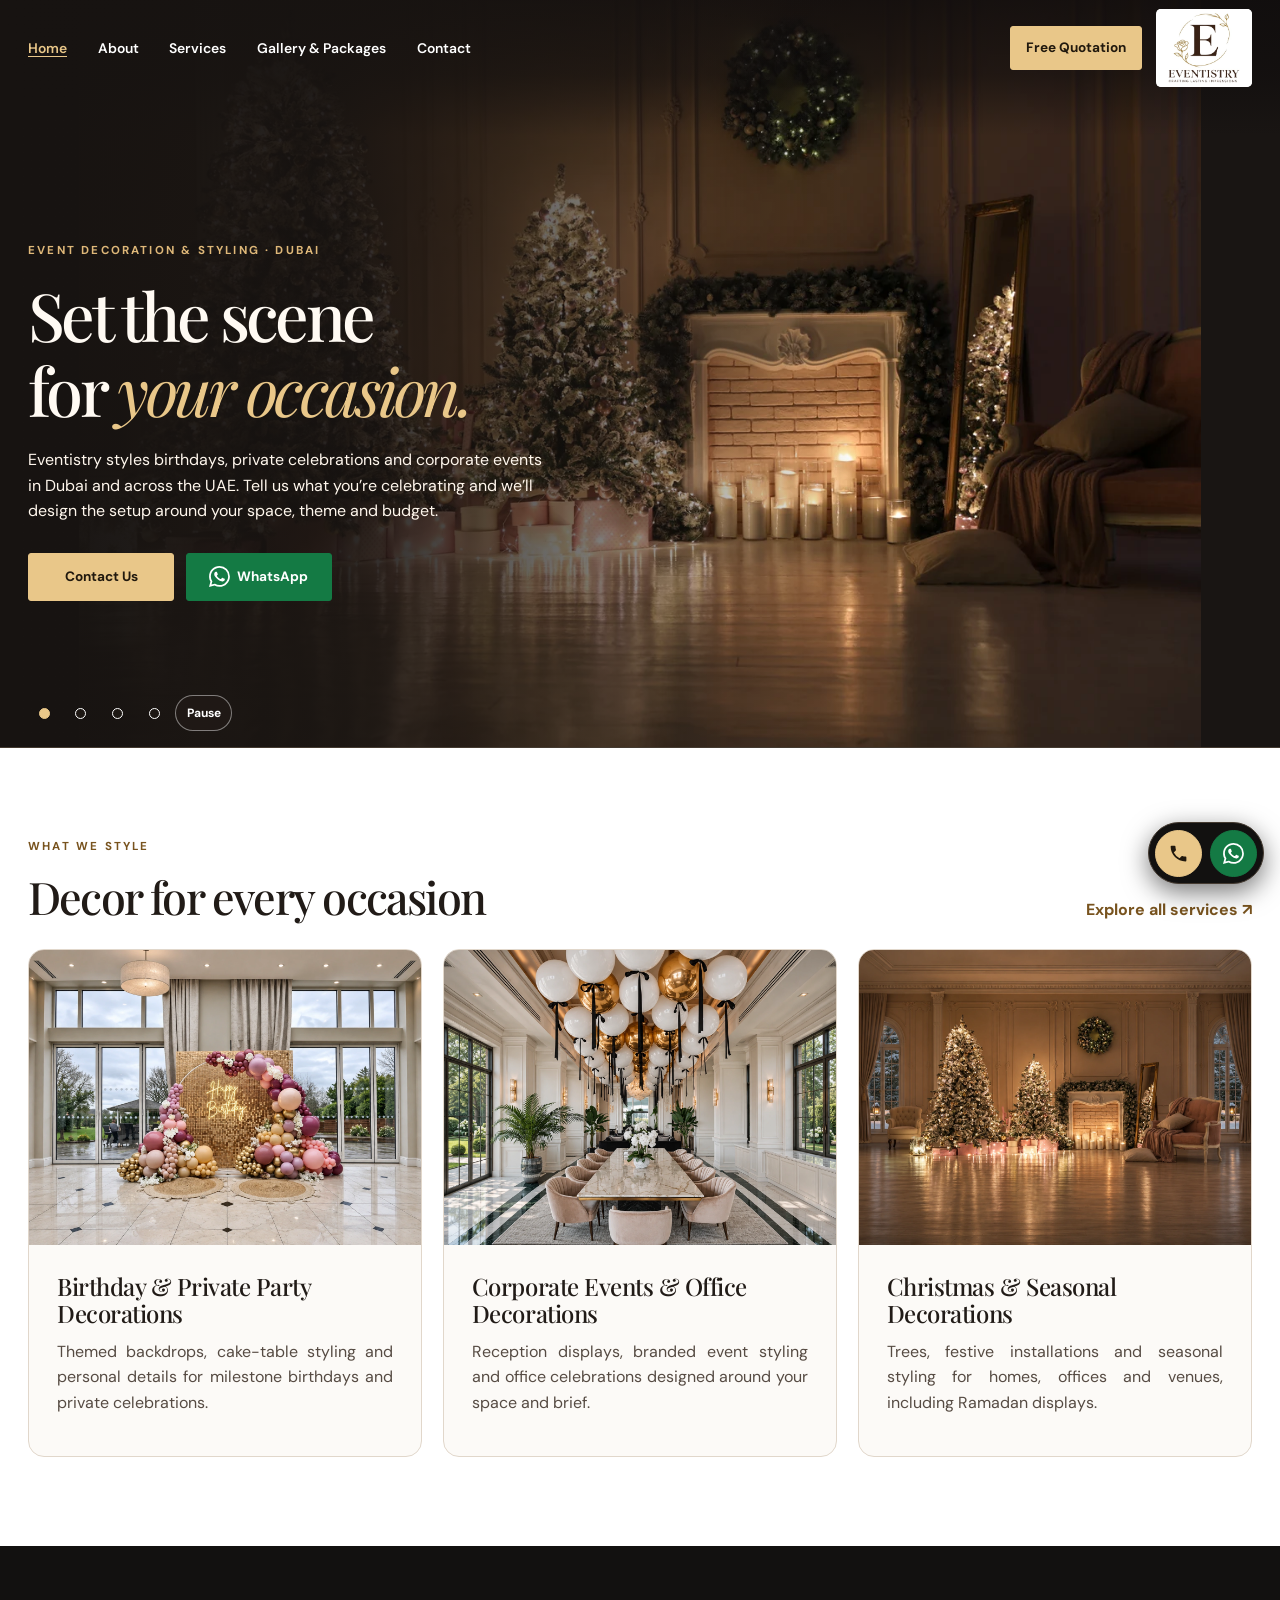
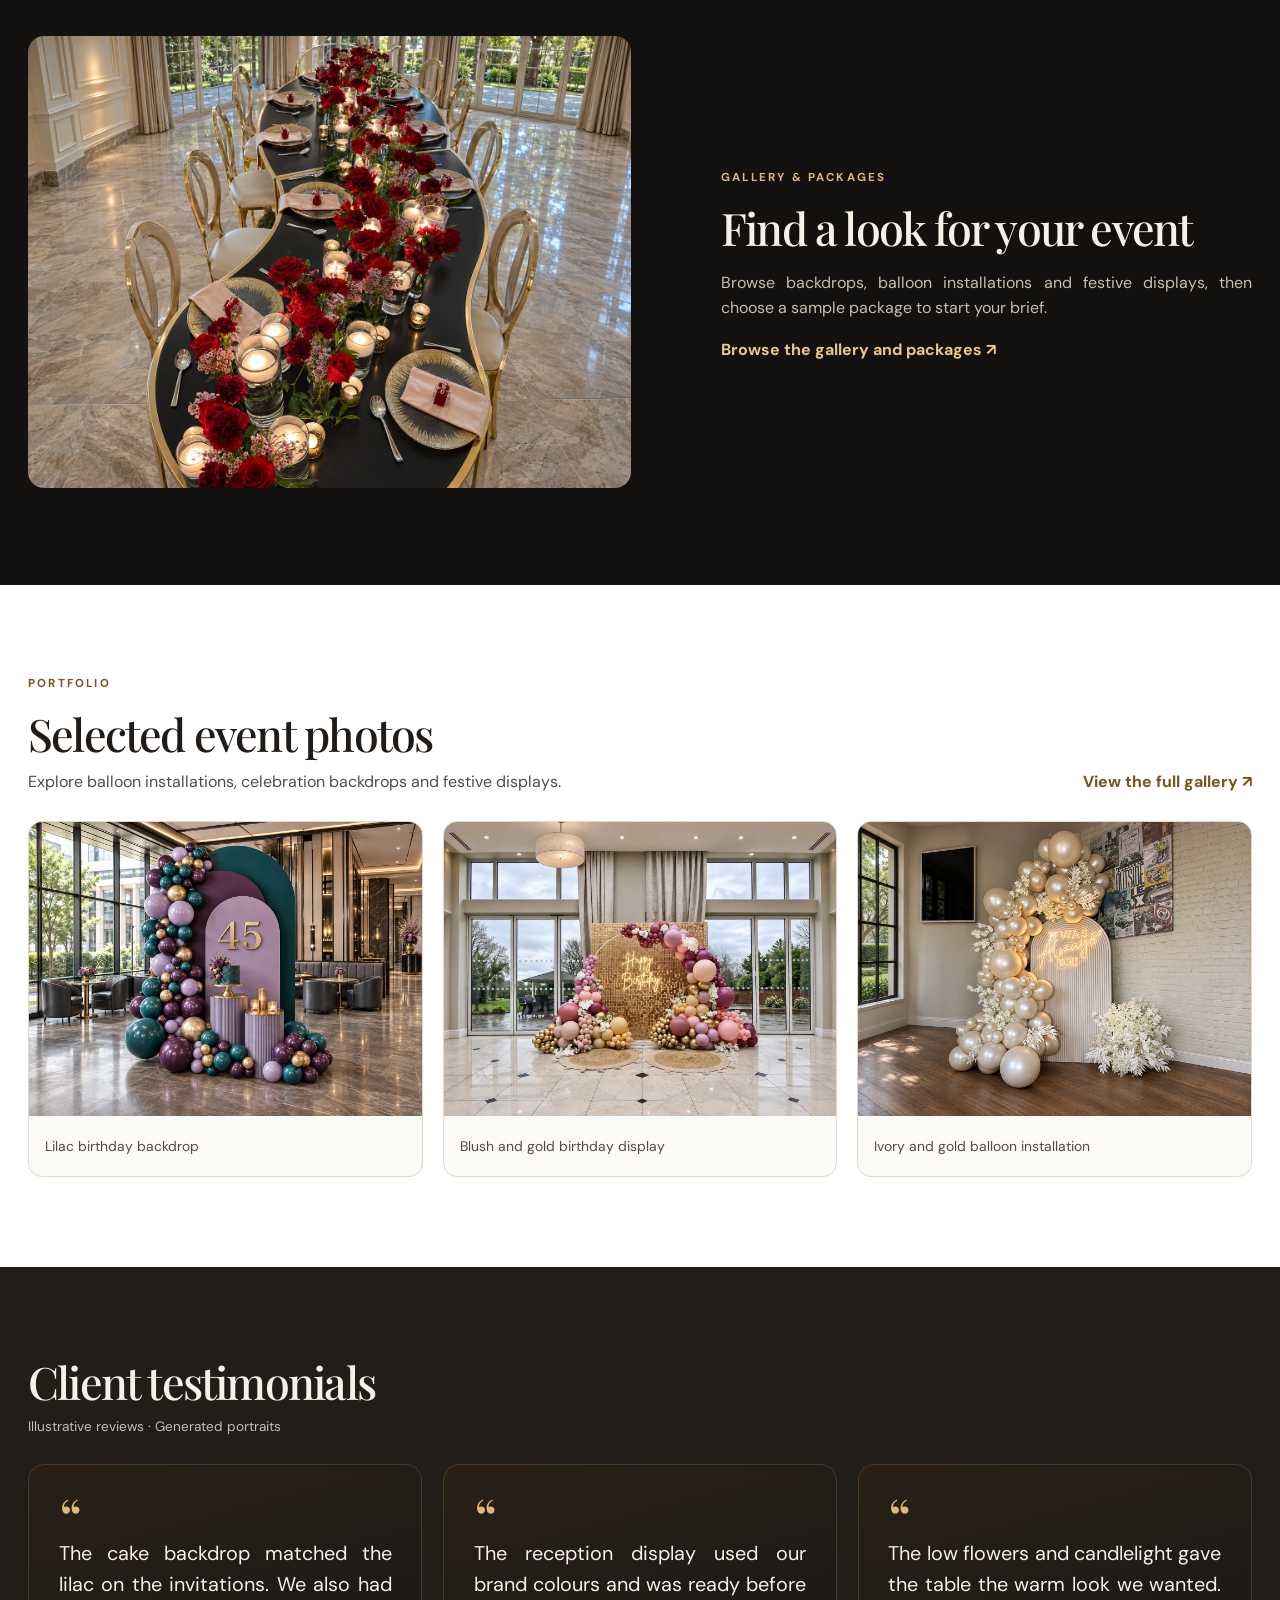
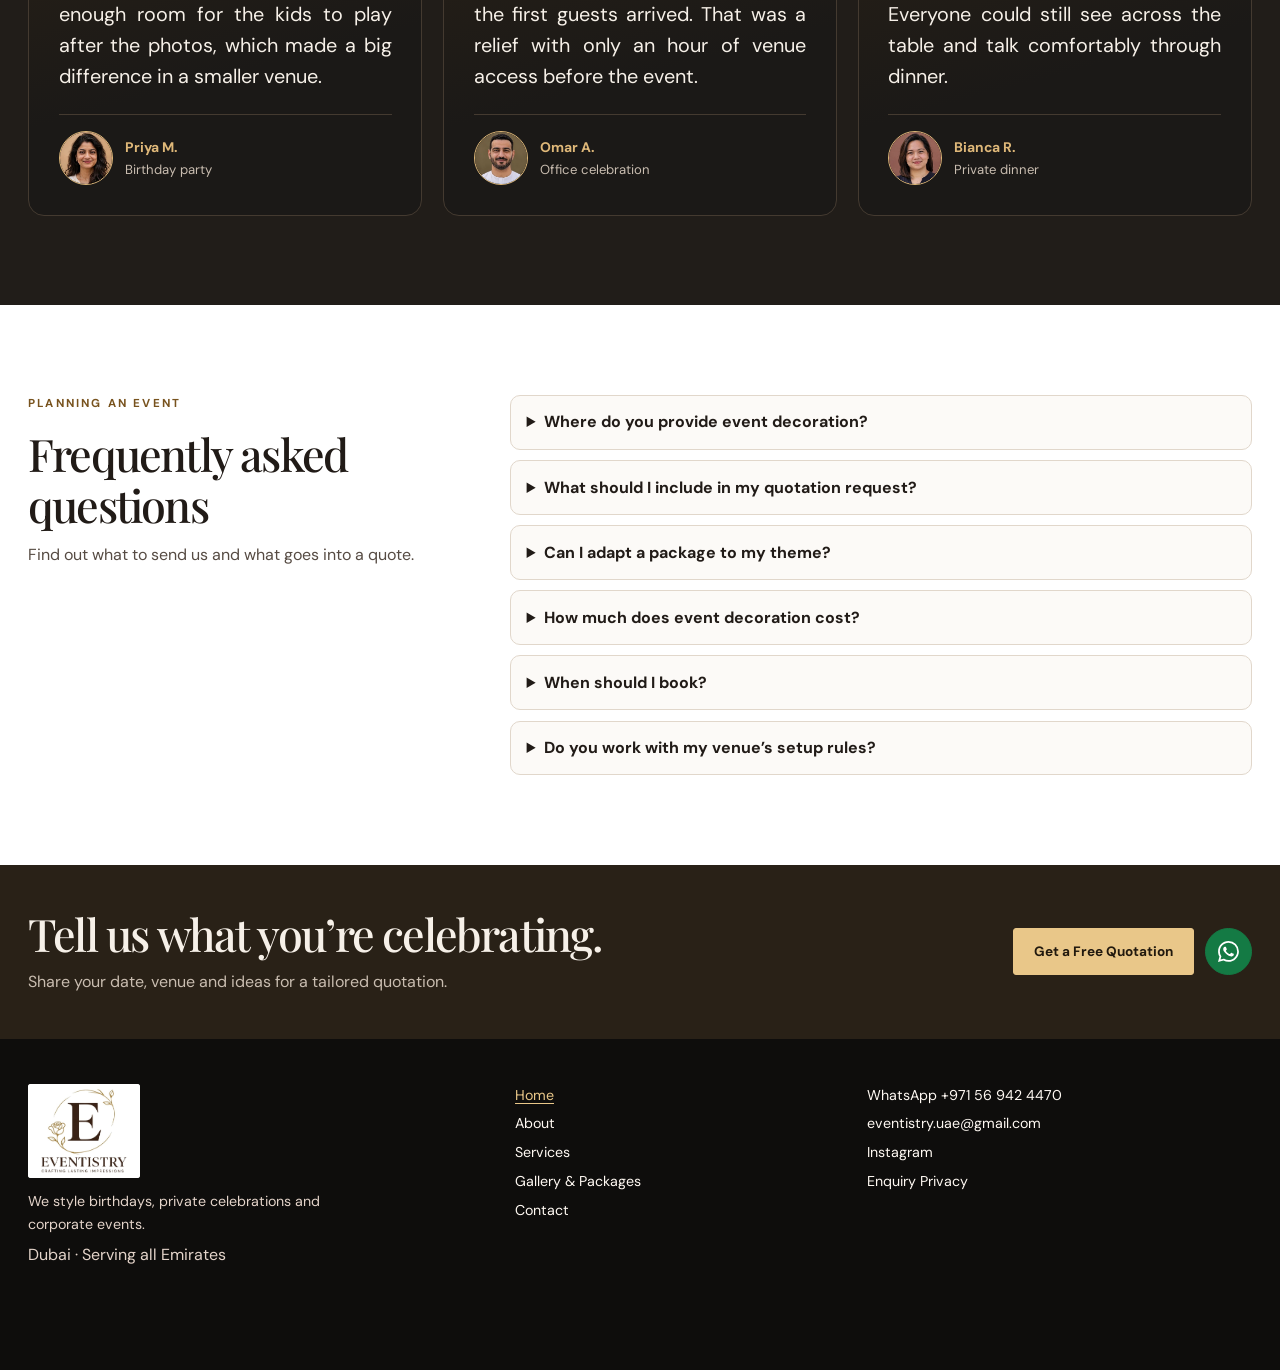
==== commit a5826a23: "ai_image_update" ====
--- a/index.html
+++ b/index.html
@@ -9,7 +9,7 @@
 <link rel="preconnect" href="https://fonts.googleapis.com">
 <link rel="preconnect" href="https://fonts.gstatic.com" crossorigin>
 <link href="https://fonts.googleapis.com/css2?family=DM+Sans:wght@400;500;600;700&family=Playfair+Display:ital,wght@0,400;0,500;0,600;1,400&display=swap" rel="stylesheet">
-<link rel="stylesheet" href="css/styles.css?v=16">
+<link rel="stylesheet" href="css/styles.css?v=23">
 <script src="js/site.js?v=8" defer></script>
 </head><body class="home-page">
 <a class="skip-link" href="#main">Skip to content</a>
@@ -32,12 +32,12 @@
     <button type="button" data-slide-pause>Pause</button></div>
 <div class="shell hero-inner"><div class="hero-copy"><p class="eyebrow">Event decoration & styling · Dubai</p><h1>Set the scene<br>for <em>your occasion.</em></h1><p>Eventistry styles birthdays, private celebrations and corporate events in Dubai and across the UAE. Tell us what you’re celebrating and we’ll design the setup around your space, theme and budget.</p><div class="actions" data-hero-actions><a class="button" href="tel:+971586629548" aria-label="Contact Us by phone">Contact Us</a><a class="button whatsapp-icon" data-whatsapp href="https://wa.me/971569424470?text=Hello%20Eventistry%2C%20I%20would%20like%20an%20event%20decoration%20quote." aria-label="Chat on WhatsApp" title="Chat on WhatsApp"><svg viewBox="0 0 16 16" aria-hidden="true" fill="currentColor"><path d="M13.601 2.326A7.85 7.85 0 0 0 7.996 0C3.627 0 .068 3.558.064 7.928c0 1.399.366 2.76 1.057 3.965L0 16l4.204-1.102a7.9 7.9 0 0 0 3.788.964h.004c4.37 0 7.928-3.559 7.932-7.928a7.9 7.9 0 0 0-2.327-5.608zM7.996 14.521a6.55 6.55 0 0 1-3.354-.919l-.24-.144-2.493.654.666-2.431-.157-.251a6.57 6.57 0 0 1-1.008-3.502c0-3.632 2.957-6.589 6.59-6.589a6.55 6.55 0 0 1 4.659 1.932 6.56 6.56 0 0 1 1.929 4.662c-.004 3.632-2.961 6.588-6.592 6.588zm3.615-4.917c-.197-.099-1.169-.578-1.351-.644-.181-.066-.313-.099-.445.099-.132.198-.511.643-.626.776-.116.132-.231.149-.429.05-.197-.099-.835-.308-1.59-.981-.588-.524-.985-1.171-1.1-1.369-.115-.198-.012-.305.087-.404.089-.088.197-.231.296-.347.099-.115.132-.197.198-.329.066-.132.033-.248-.017-.347-.049-.099-.445-1.072-.609-1.468-.161-.386-.325-.333-.445-.339l-.38-.007a.73.73 0 0 0-.528.247c-.181.198-.692.677-.692 1.65 0 .973.709 1.914.807 2.046.099.132 1.396 2.132 3.382 2.989.472.204.841.326 1.128.417.474.151.905.13 1.246.079.38-.057 1.169-.479 1.334-.941.165-.462.165-.858.116-.94-.05-.083-.182-.132-.38-.231z"/></svg><span>WhatsApp</span></a></div></div></div>
 </section>
-<section class="section-light section services-preview"><div class="shell"><div class="section-heading"><div><p class="eyebrow">What we style</p><h2>Decor for every occasion</h2></div><a class="text-link" href="services.html">Explore all services ↗</a></div><div class="card-grid"><article class="service-card"><img src="assets/birthday.webp" alt="Birthday &amp; Private Party Decorations" loading="lazy" decoding="async"><div><h3>Birthday &amp; Private Party Decorations</h3><p>Themed backdrops, cake-table styling and personal details for milestone birthdays and private celebrations.</p></div></article><article class="service-card"><img src="assets/corporate.webp" alt="Corporate Events &amp; Office Decorations" loading="lazy" decoding="async"><div><h3>Corporate Events &amp; Office Decorations</h3><p>Reception displays, branded event styling and office celebrations designed around your space and brief.</p></div></article><article class="service-card"><img src="assets/seasonal.webp" alt="Christmas &amp; Seasonal Decorations" loading="lazy" decoding="async"><div><h3>Christmas &amp; Seasonal Decorations</h3><p>Trees, festive installations and seasonal styling for homes, offices and venues, including Ramadan displays.</p></div></article></div></div></section>
-<section class="section shell gallery-teaser"><div><img src="assets/dinner.webp" alt="Layered floral and candlelit event table" loading="lazy" decoding="async"></div><div><p class="eyebrow">Gallery & packages</p><h2>Find a look for your event</h2><p>Browse backdrops, balloon installations and festive displays, then choose a sample package to start your brief.</p><a class="text-link" href="gallery.html">Browse the gallery and packages ↗</a></div></section><div class="section-light"><section class="section shell"><div class="section-heading"><div>
+<section class="section-light section services-preview"><div class="shell"><div class="section-heading"><div><p class="eyebrow">What we style</p><h2>Decor for every occasion</h2></div><a class="text-link" href="services.html">Explore all services ↗</a></div><div class="card-grid"><article class="service-card"><a data-photo aria-label="Open full photo" href="assets/birthday.webp" class="photo-fill" data-full-photo><img src="assets/birthday-landscape.webp" alt="Birthday &amp; Private Party Decorations" loading="lazy" decoding="async" width="1448" height="1086"></a><div><h3>Birthday &amp; Private Party Decorations</h3><p>Themed backdrops, cake-table styling and personal details for milestone birthdays and private celebrations.</p></div></article><article class="service-card"><a data-photo aria-label="Open full photo" href="assets/corporate.webp" class="photo-fill" data-full-photo><img src="assets/corporate-landscape.webp" alt="Corporate Events &amp; Office Decorations" loading="lazy" decoding="async" width="1448" height="1086"></a><div><h3>Corporate Events &amp; Office Decorations</h3><p>Reception displays, branded event styling and office celebrations designed around your space and brief.</p></div></article><article class="service-card"><a data-photo aria-label="Open full photo" href="assets/seasonal.webp" class="photo-fill" data-full-photo><img src="assets/seasonal-landscape.webp" alt="Christmas &amp; Seasonal Decorations" loading="lazy" decoding="async" width="1448" height="1086"></a><div><h3>Christmas &amp; Seasonal Decorations</h3><p>Trees, festive installations and seasonal styling for homes, offices and venues, including Ramadan displays.</p></div></article></div></div></section>
+<section class="section shell gallery-teaser"><div><a data-photo aria-label="Open full photo" href="assets/dinner.webp" class="photo-fill" data-full-photo><img src="assets/dinner-landscape.webp" alt="Layered floral and candlelit event table" loading="lazy" decoding="async" width="1448" height="1086"></a></div><div><p class="eyebrow">Gallery & packages</p><h2>Find a look for your event</h2><p>Browse backdrops, balloon installations and festive displays, then choose a sample package to start your brief.</p><a class="text-link" href="gallery.html">Browse the gallery and packages ↗</a></div></section><div class="section-light"><section class="section shell"><div class="section-heading"><div>
   <p class="eyebrow">Portfolio</p><h2>Selected event photos</h2>
   <p>Explore balloon installations, celebration backdrops and festive displays.</p></div>
   <a class="text-link" href="gallery.html">View the full gallery ↗</a></div>
-  <div class="gallery-grid featured-gallery"><figure><a data-photo href="assets/birthday-45.webp"><img loading="lazy" decoding="async" src="assets/birthday-45.webp" alt="45th birthday backdrop with teal and purple balloons"></a><figcaption>Lilac birthday backdrop</figcaption></figure><figure><a data-photo href="assets/birthday.webp"><img loading="lazy" decoding="async" src="assets/birthday.webp" alt="Blush and gold birthday display"></a><figcaption>Blush and gold birthday display</figcaption></figure><figure><a data-photo href="assets/balloons.webp"><img loading="lazy" decoding="async" src="assets/balloons.webp" alt="Ivory and gold balloon installation"></a><figcaption>Ivory and gold balloon installation</figcaption></figure></div></section></div><section class="section services-preview" id="testimonials" aria-labelledby="testimonials-title"><div class="shell">
+  <div class="gallery-grid featured-gallery"><figure><a data-photo href="assets/birthday-45.webp"><span class="photo-fill" data-full-photo><img loading="lazy" decoding="async" src="assets/birthday-45-landscape.webp" alt="45th birthday backdrop with teal and purple balloons" width="1448" height="1086"></span></a><figcaption>Lilac birthday backdrop</figcaption></figure><figure><a data-photo href="assets/birthday.webp"><span class="photo-fill" data-full-photo><img loading="lazy" decoding="async" src="assets/birthday-landscape.webp" alt="Blush and gold birthday display" width="1448" height="1086"></span></a><figcaption>Blush and gold birthday display</figcaption></figure><figure><a data-photo href="assets/balloons.webp"><span class="photo-fill" data-full-photo><img loading="lazy" decoding="async" src="assets/balloons-landscape.webp" alt="Ivory and gold balloon installation" width="1448" height="1086"></span></a><figcaption>Ivory and gold balloon installation</figcaption></figure></div></section></div><section class="section services-preview" id="testimonials" aria-labelledby="testimonials-title"><div class="shell">
   <div class="section-heading"><div><h2 id="testimonials-title">Client testimonials</h2><p class="testimonial-note">Illustrative reviews · Generated portraits</p></div></div>
   <div class="testimonial-grid"><figure class="testimonial">
     <span class="testimonial-mark" aria-hidden="true">“</span>
--- a/css/styles.css
+++ b/css/styles.css
@@ -372,3 +372,25 @@
 .experience-photo { background-image: url('../assets/entertainment-scenes.webp'); background-size: 400% 200%; background-position: var(--photo-x) var(--photo-y); background-repeat: no-repeat; }
 .pricing-card { overflow: hidden; }
 .experience-photo { aspect-ratio: 3 / 4; }
+
+/* Uploaded Bubble Show photograph uses the same frame as the entertainment cards. */
+img.bubble-show-photo { display: block; object-fit: cover; object-position: center; background: none; }
+
+/* Extended horizontal photos fill equal frames without artificial blur. */
+.photo-fill { display: block; position: relative; width: 100%; height: auto; aspect-ratio: 4 / 3; overflow: hidden; flex-shrink: 0; border-radius: 10px; cursor: zoom-in; }
+.photo-fill::before { display: none; }
+main .photo-fill > img { display: block; position: absolute; inset: 0; width: 100%; height: 100%; margin: 0; aspect-ratio: auto; object-fit: cover; object-position: center; border-radius: 0; filter: none; }
+.gallery-grid { display: grid; columns: auto; grid-template-columns: repeat(4,minmax(0,1fr)); align-items: stretch; gap: 1.25rem; }
+.featured-gallery { grid-template-columns: repeat(3,minmax(0,1fr)); }
+.gallery-grid figure { display: flex; flex-direction: column; width: auto; min-width: 0; margin: 0; overflow: hidden; border-radius: 14px; }
+.gallery-grid figure > a { display: block; width: 100%; height: auto; aspect-ratio: 4 / 3; overflow: hidden; }
+.gallery-grid a .photo-fill { height: 100%; aspect-ratio: auto; border-radius: 0; }
+.gallery-grid figcaption { display: flex; align-items: center; min-height: 60px; padding: .8rem 1rem; margin: 0; }
+.service-card > .photo-fill { border-radius: 0; }
+.gallery-teaser .photo-fill { height: auto; aspect-ratio: 4 / 3; border-radius: 16px; }
+.pricing-card > .photo-fill { margin-bottom: 1.2rem; }
+.experience-card > .photo-fill { aspect-ratio: 4 / 3; }
+.hero-picture img, .hero-picture-portrait img { object-fit: contain; }
+.lightbox img { width: auto; height: auto; max-width: 100%; max-height: 81vh; object-fit: contain; }
+@media (max-width: 760px) { .gallery-grid, .featured-gallery { grid-template-columns: repeat(2,minmax(0,1fr)); } }
+@media (max-width: 460px) { .gallery-grid, .featured-gallery { grid-template-columns: 1fr; } }
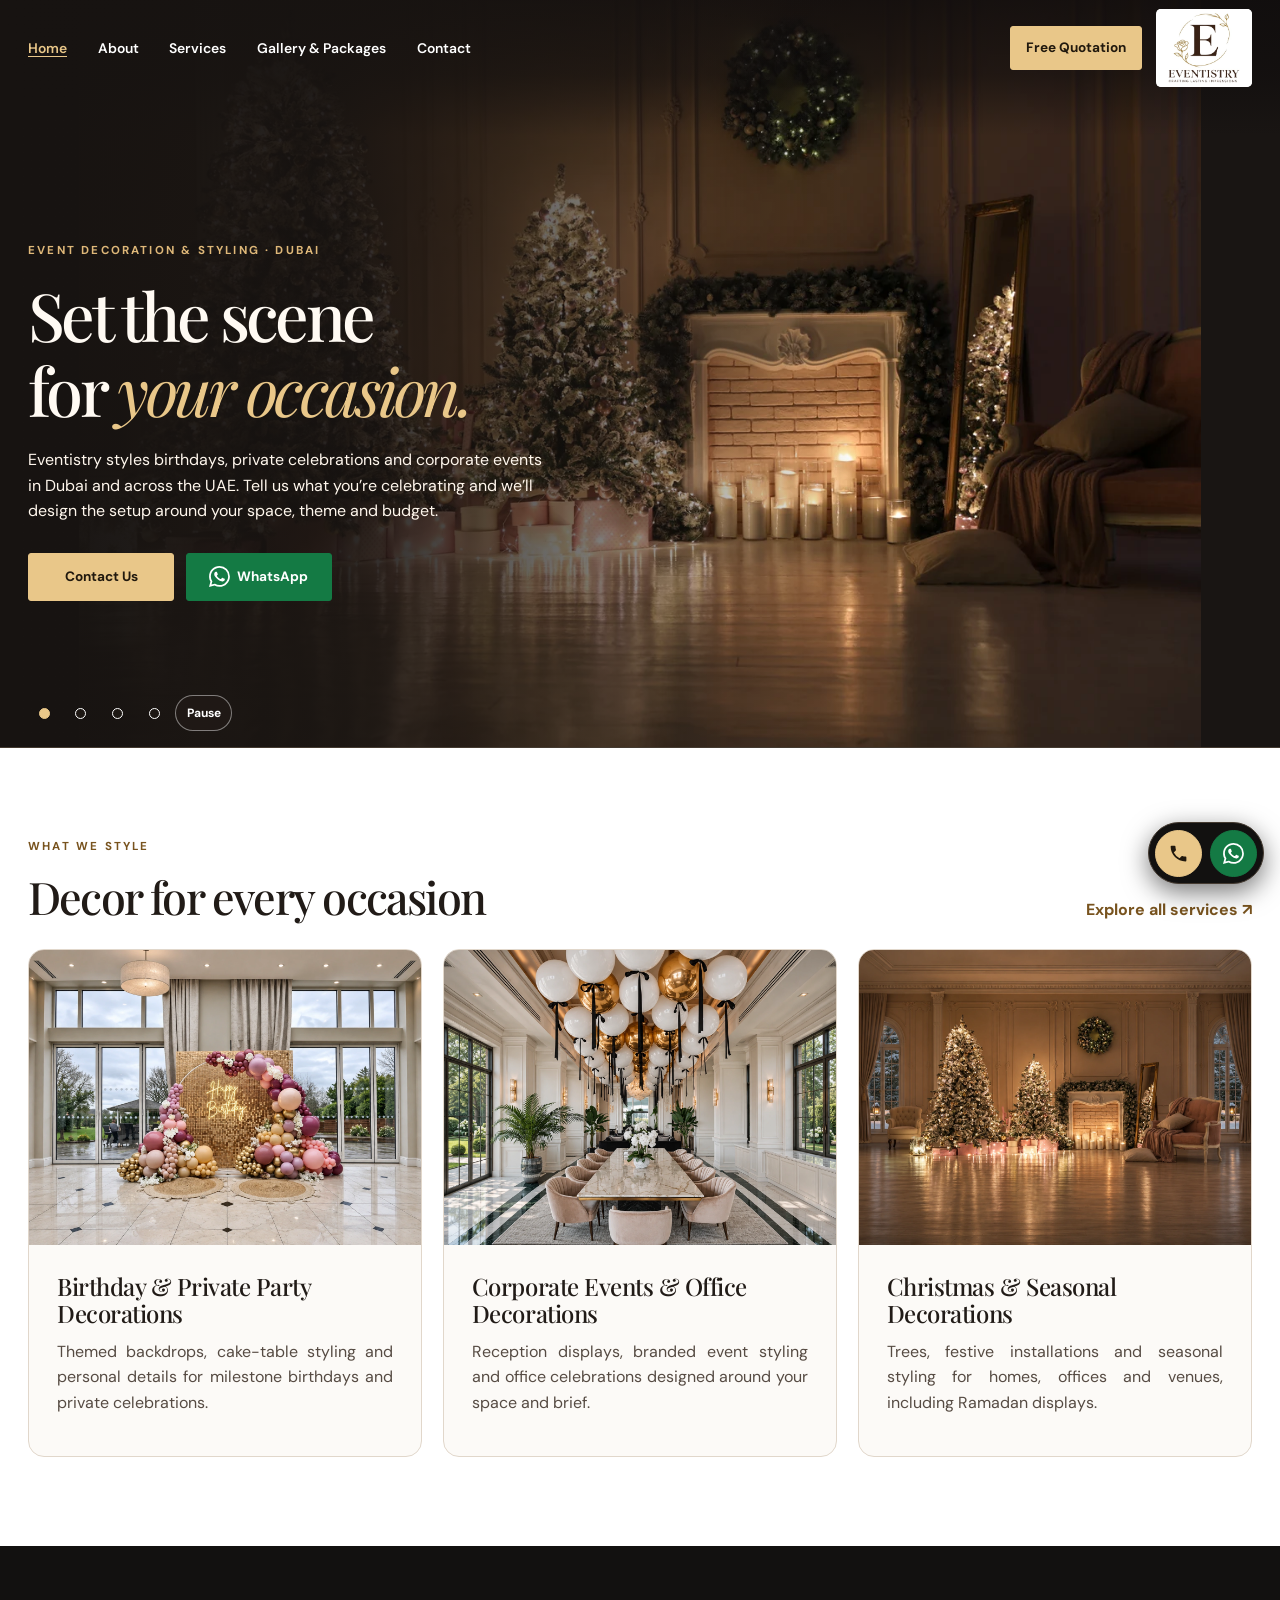
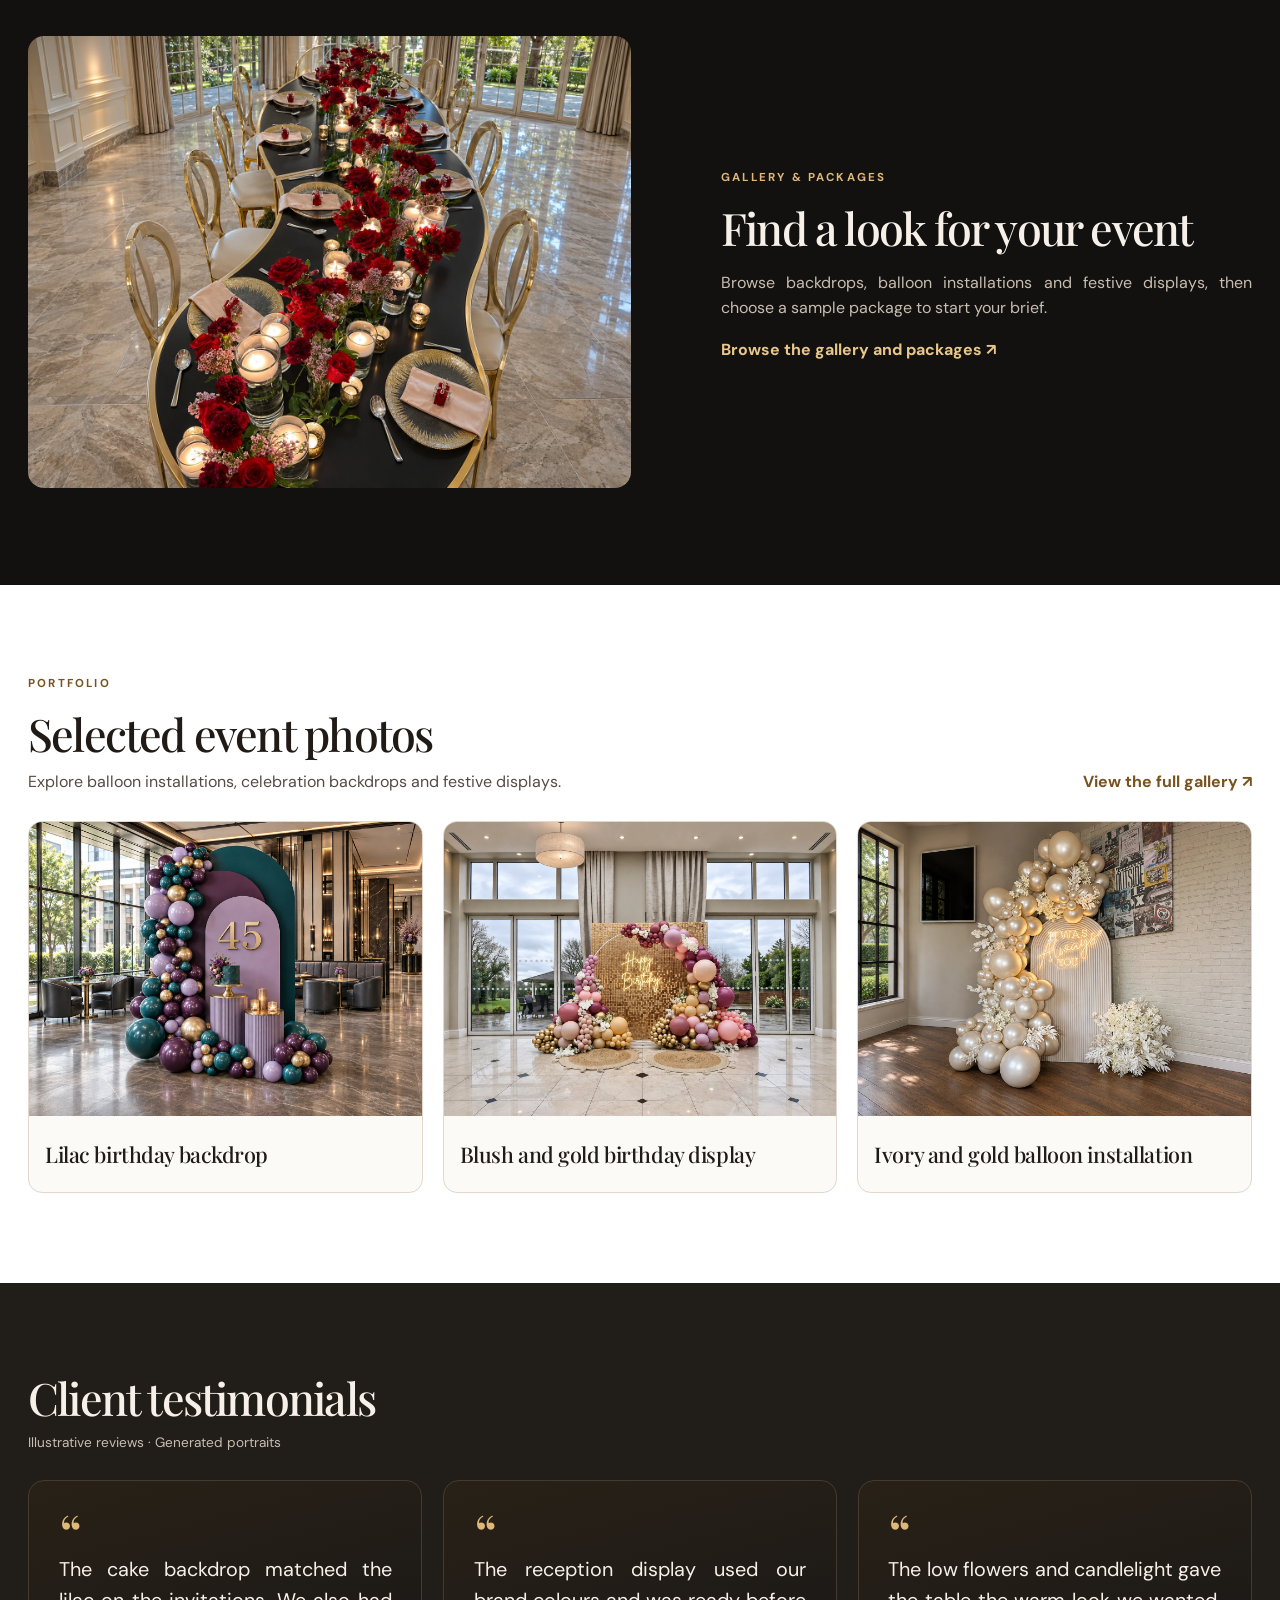
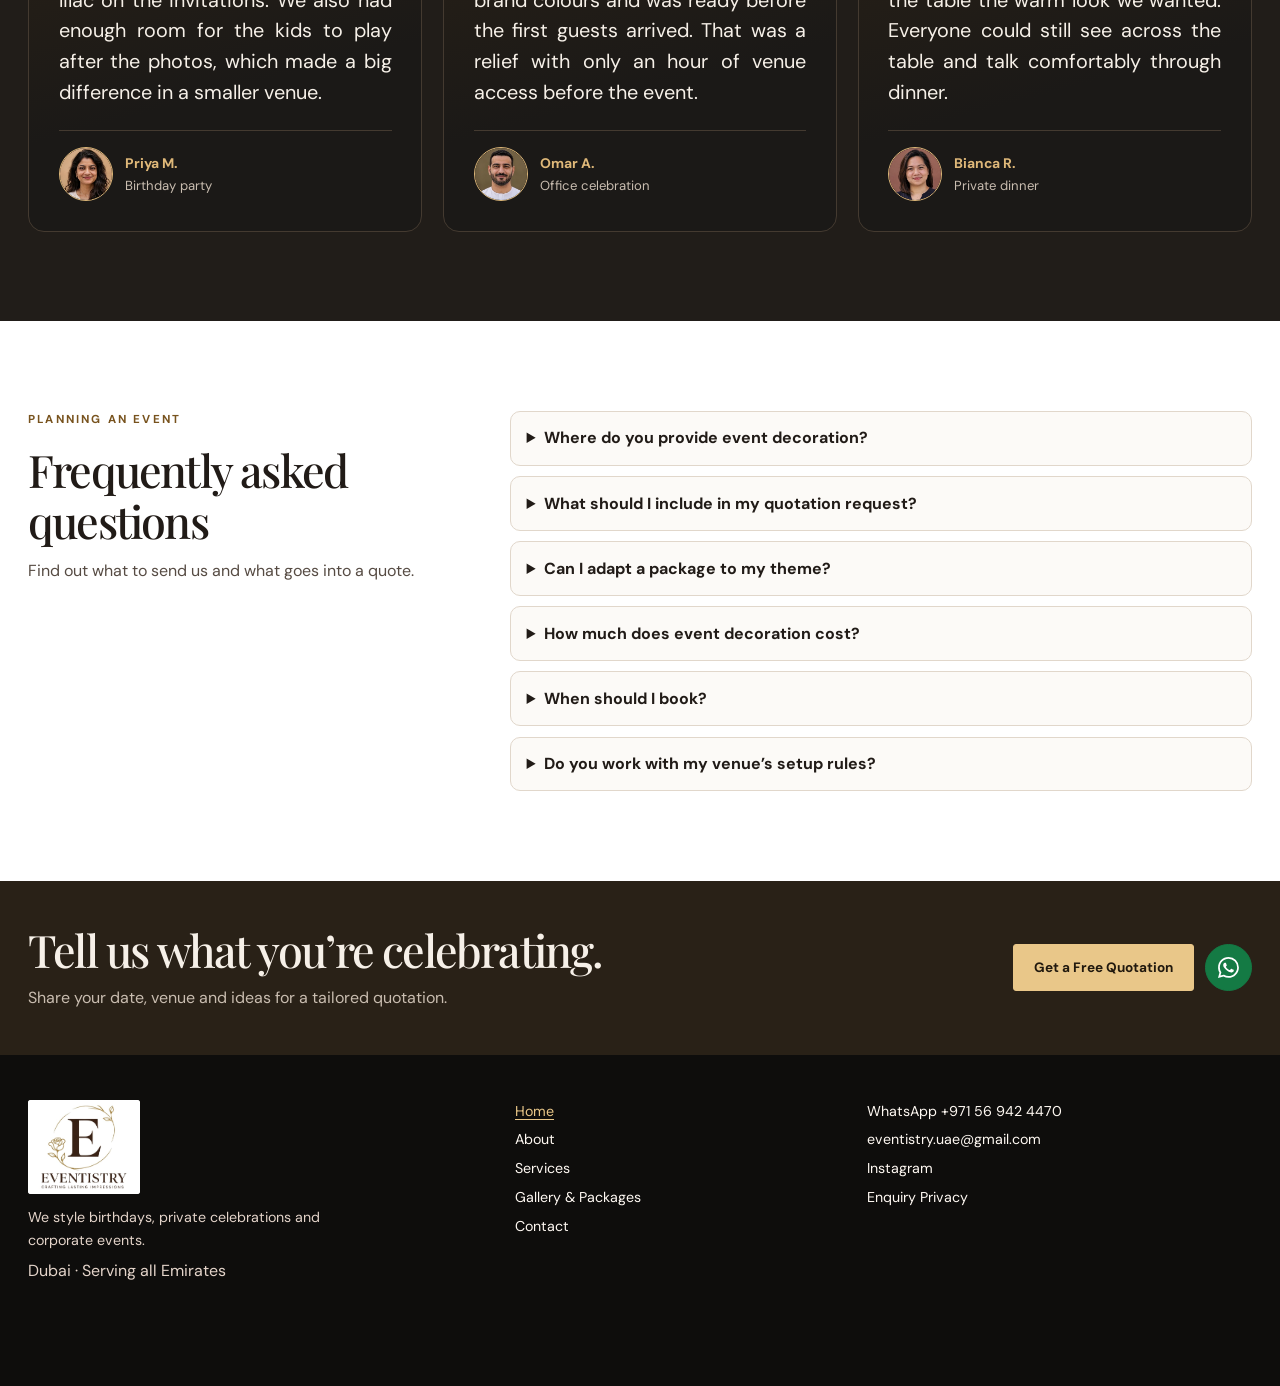
==== commit 130c8002: "font_updates" ====
--- a/index.html
+++ b/index.html
@@ -9,7 +9,7 @@
 <link rel="preconnect" href="https://fonts.googleapis.com">
 <link rel="preconnect" href="https://fonts.gstatic.com" crossorigin>
 <link href="https://fonts.googleapis.com/css2?family=DM+Sans:wght@400;500;600;700&family=Playfair+Display:ital,wght@0,400;0,500;0,600;1,400&display=swap" rel="stylesheet">
-<link rel="stylesheet" href="css/styles.css?v=23">
+<link rel="stylesheet" href="css/styles.css?v=24">
 <script src="js/site.js?v=8" defer></script>
 </head><body class="home-page">
 <a class="skip-link" href="#main">Skip to content</a>
--- a/css/styles.css
+++ b/css/styles.css
@@ -394,3 +394,14 @@
 .lightbox img { width: auto; height: auto; max-width: 100%; max-height: 81vh; object-fit: contain; }
 @media (max-width: 760px) { .gallery-grid, .featured-gallery { grid-template-columns: repeat(2,minmax(0,1fr)); } }
 @media (max-width: 460px) { .gallery-grid, .featured-gallery { grid-template-columns: 1fr; } }
+
+/* Gallery captions share the Decoration Add-ons card title typography. */
+.gallery-grid figcaption {
+  font-family: var(--display);
+  font-size: 1.35rem;
+  font-weight: 500;
+  line-height: 1.13;
+  letter-spacing: -.02em;
+  color: var(--ink);
+  min-height: 76px;
+}
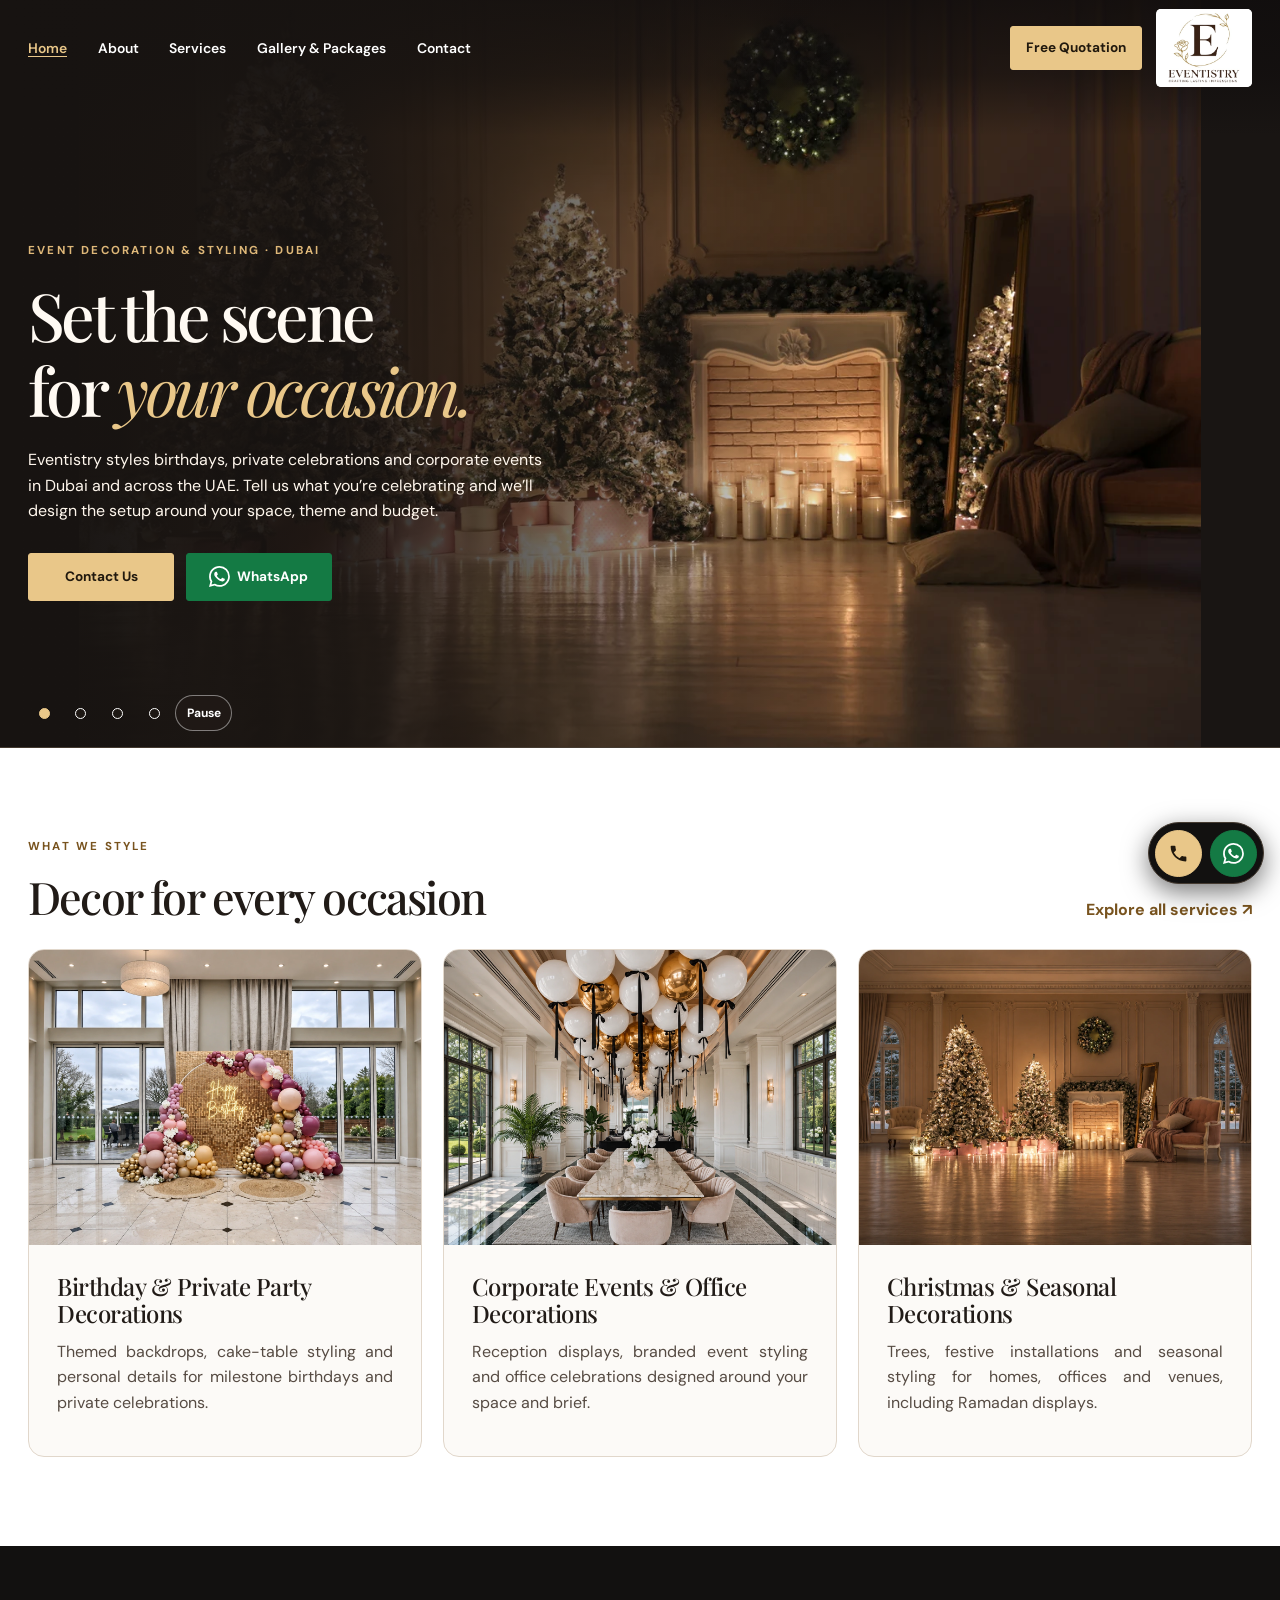
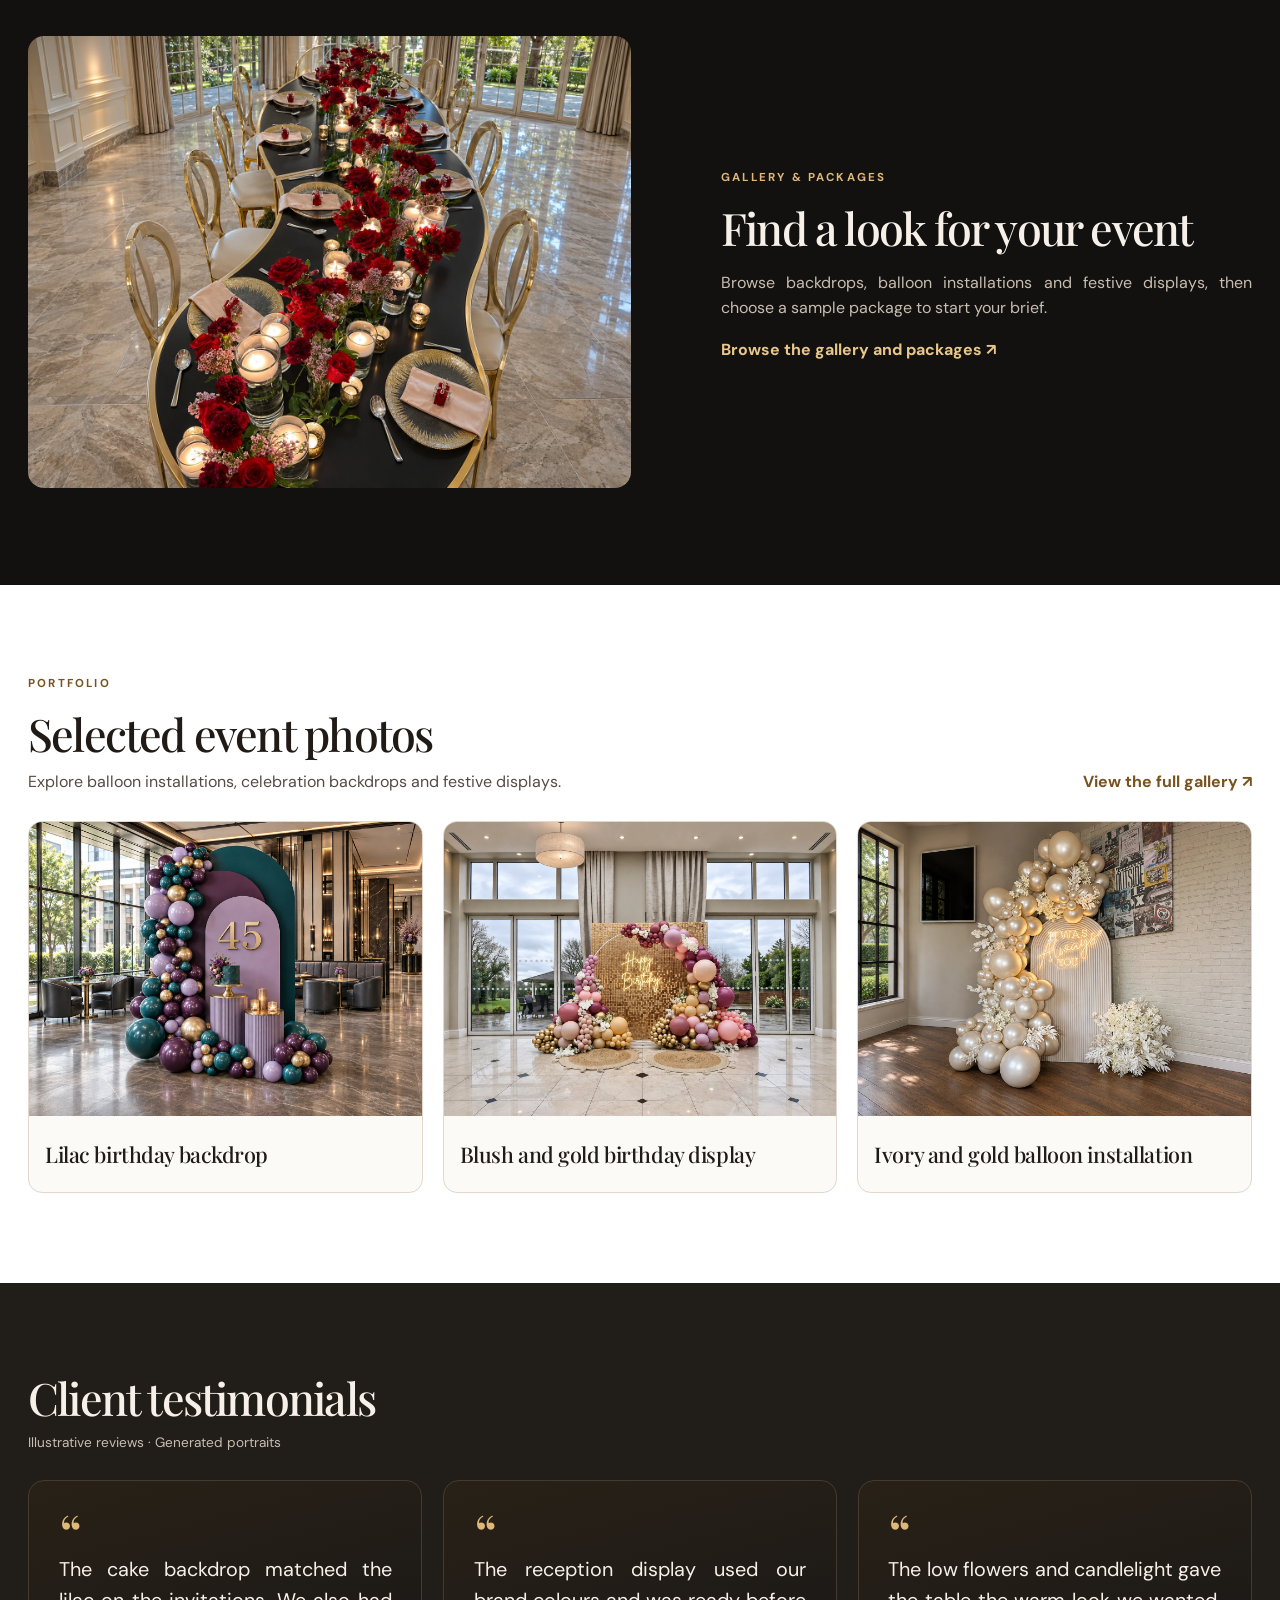
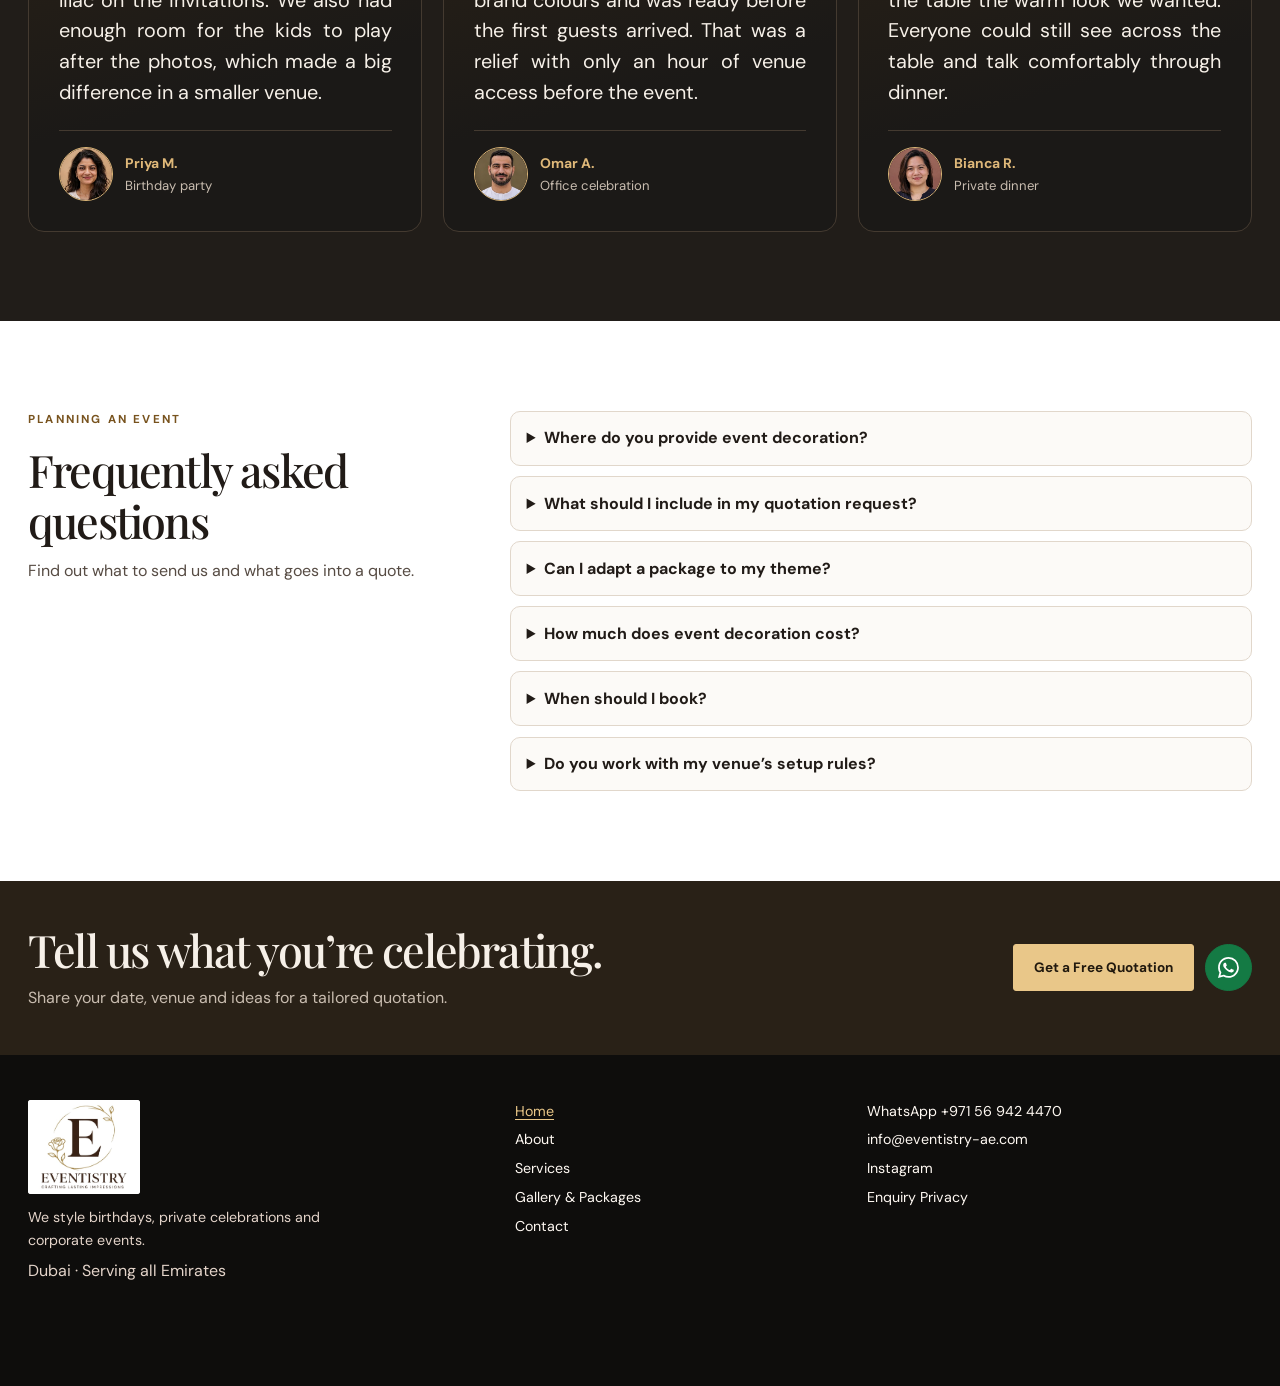
==== commit c80ecee6: "contact_updated" ====
--- a/index.html
+++ b/index.html
@@ -54,7 +54,7 @@
     </figure></div>
   </div></section><div class="section-light"><section class="section shell faq-layout"><div><p class="eyebrow">Planning an event</p><h2>Frequently asked questions</h2><p>Find out what to send us and what goes into a quote.</p></div>
   <div class="faq-list"><details><summary>Where do you provide event decoration?</summary><p>We style events in Dubai and across the UAE. Include your venue or area when you request a quote so we can confirm availability and setup details.</p></details><details><summary>What should I include in my quotation request?</summary><p>Share the date, location, occasion, estimated budget and any colours or themes you have in mind. You can attach reference photos to the form or share them on WhatsApp.</p></details><details><summary>Can I adapt a package to my theme?</summary><p>Yes. Tell us which package you like and which elements you want to add or change. We’ll confirm the scope and price in your quotation.</p></details><details><summary>How much does event decoration cost?</summary><p>The gallery lists celebration package starting prices. The final quote depends on the venue, installation size, materials, custom details and access requirements.</p></details><details><summary>When should I book?</summary><p>Get in touch once you know your date and location. For a last-minute booking, call or WhatsApp us so we can check availability.</p></details><details><summary>Do you work with my venue’s setup rules?</summary><p>Share the venue’s access times, loading instructions and décor restrictions. We’ll discuss the setup plan and any collection requirements as part of your quote.</p></details></div></section></div><section class="callout"><div class="shell callout-row"><div><h2>Tell us what you’re celebrating.</h2><p>Share your date, venue and ideas for a tailored quotation.</p></div><div class="actions"><a class="button" href="contact.html#quotation">Get a Free Quotation</a><a class="button contact-icon whatsapp-icon" data-whatsapp href="https://wa.me/971569424470?text=Hello%20Eventistry%2C%20I%20would%20like%20an%20event%20decoration%20quote." aria-label="Chat on WhatsApp" title="Chat on WhatsApp"><svg viewBox="0 0 16 16" aria-hidden="true" fill="currentColor"><path d="M13.601 2.326A7.85 7.85 0 0 0 7.996 0C3.627 0 .068 3.558.064 7.928c0 1.399.366 2.76 1.057 3.965L0 16l4.204-1.102a7.9 7.9 0 0 0 3.788.964h.004c4.37 0 7.928-3.559 7.932-7.928a7.9 7.9 0 0 0-2.327-5.608zM7.996 14.521a6.55 6.55 0 0 1-3.354-.919l-.24-.144-2.493.654.666-2.431-.157-.251a6.57 6.57 0 0 1-1.008-3.502c0-3.632 2.957-6.589 6.59-6.589a6.55 6.55 0 0 1 4.659 1.932 6.56 6.56 0 0 1 1.929 4.662c-.004 3.632-2.961 6.588-6.592 6.588zm3.615-4.917c-.197-.099-1.169-.578-1.351-.644-.181-.066-.313-.099-.445.099-.132.198-.511.643-.626.776-.116.132-.231.149-.429.05-.197-.099-.835-.308-1.59-.981-.588-.524-.985-1.171-1.1-1.369-.115-.198-.012-.305.087-.404.089-.088.197-.231.296-.347.099-.115.132-.197.198-.329.066-.132.033-.248-.017-.347-.049-.099-.445-1.072-.609-1.468-.161-.386-.325-.333-.445-.339l-.38-.007a.73.73 0 0 0-.528.247c-.181.198-.692.677-.692 1.65 0 .973.709 1.914.807 2.046.099.132 1.396 2.132 3.382 2.989.472.204.841.326 1.128.417.474.151.905.13 1.246.079.38-.057 1.169-.479 1.334-.941.165-.462.165-.858.116-.94-.05-.083-.182-.132-.38-.231z"/></svg></a></div></div></section></main>
-<footer class="site-footer"><div class="shell footer-grid"><div><a class="brand footer-brand" href="index.html" aria-label="Eventistry home"><img src="assets/eventistry-logo.png" alt="" width="329" height="392" loading="lazy"></a><p class="footer-description">We style birthdays, private celebrations and corporate events.</p><p>Dubai · Serving all Emirates</p></div><div class="footer-nav"><a href="index.html" aria-current="page">Home</a><a href="about.html">About</a><a href="services.html">Services</a><a href="gallery.html">Gallery & Packages</a><a href="contact.html">Contact</a></div><div class="footer-nav"><a data-whatsapp href="https://wa.me/971569424470">WhatsApp +971 56 942 4470</a><a href="mailto:eventistry.uae@gmail.com">eventistry.uae@gmail.com</a><a href="https://www.instagram.com/eventistry_uae/">Instagram</a><a href="privacy.html">Enquiry Privacy</a></div></div></footer>
+<footer class="site-footer"><div class="shell footer-grid"><div><a class="brand footer-brand" href="index.html" aria-label="Eventistry home"><img src="assets/eventistry-logo.png" alt="" width="329" height="392" loading="lazy"></a><p class="footer-description">We style birthdays, private celebrations and corporate events.</p><p>Dubai · Serving all Emirates</p></div><div class="footer-nav"><a href="index.html" aria-current="page">Home</a><a href="about.html">About</a><a href="services.html">Services</a><a href="gallery.html">Gallery & Packages</a><a href="contact.html">Contact</a></div><div class="footer-nav"><a data-whatsapp href="https://wa.me/971569424470">WhatsApp +971 56 942 4470</a><a href="mailto:info@eventistry-ae.com">info@eventistry-ae.com</a><a href="https://www.instagram.com/eventistry_uae/">Instagram</a><a href="privacy.html">Enquiry Privacy</a></div></div></footer>
 <aside class="contact-dock" aria-label="Quick contact"><a class="button contact-icon phone-icon" href="tel:+971586629548" aria-label="Call Eventistry" title="Call Eventistry"><svg viewBox="0 0 24 24" aria-hidden="true" fill="currentColor"><path d="M6.6 10.8a15.7 15.7 0 0 0 6.6 6.6l2.2-2.2a1 1 0 0 1 1-.24c1.14.38 2.36.58 3.6.58a1 1 0 0 1 1 1V20a1 1 0 0 1-1 1C10.61 21 3 13.39 3 4a1 1 0 0 1 1-1h3.5a1 1 0 0 1 1 1c0 1.25.2 2.46.58 3.6a1 1 0 0 1-.25 1z"/></svg></a><a class="button contact-icon whatsapp-icon" data-whatsapp href="https://wa.me/971569424470?text=Hello%20Eventistry%2C%20I%20would%20like%20an%20event%20decoration%20quote." aria-label="Chat on WhatsApp" title="Chat on WhatsApp"><svg viewBox="0 0 16 16" aria-hidden="true" fill="currentColor"><path d="M13.601 2.326A7.85 7.85 0 0 0 7.996 0C3.627 0 .068 3.558.064 7.928c0 1.399.366 2.76 1.057 3.965L0 16l4.204-1.102a7.9 7.9 0 0 0 3.788.964h.004c4.37 0 7.928-3.559 7.932-7.928a7.9 7.9 0 0 0-2.327-5.608zM7.996 14.521a6.55 6.55 0 0 1-3.354-.919l-.24-.144-2.493.654.666-2.431-.157-.251a6.57 6.57 0 0 1-1.008-3.502c0-3.632 2.957-6.589 6.59-6.589a6.55 6.55 0 0 1 4.659 1.932 6.56 6.56 0 0 1 1.929 4.662c-.004 3.632-2.961 6.588-6.592 6.588zm3.615-4.917c-.197-.099-1.169-.578-1.351-.644-.181-.066-.313-.099-.445.099-.132.198-.511.643-.626.776-.116.132-.231.149-.429.05-.197-.099-.835-.308-1.59-.981-.588-.524-.985-1.171-1.1-1.369-.115-.198-.012-.305.087-.404.089-.088.197-.231.296-.347.099-.115.132-.197.198-.329.066-.132.033-.248-.017-.347-.049-.099-.445-1.072-.609-1.468-.161-.386-.325-.333-.445-.339l-.38-.007a.73.73 0 0 0-.528.247c-.181.198-.692.677-.692 1.65 0 .973.709 1.914.807 2.046.099.132 1.396 2.132 3.382 2.989.472.204.841.326 1.128.417.474.151.905.13 1.246.079.38-.057 1.169-.479 1.334-.941.165-.462.165-.858.116-.94-.05-.083-.182-.132-.38-.231z"/></svg></a></aside>
 <dialog class="lightbox" aria-label="Project photo"><button type="button" class="close-photo" aria-label="Close photo">×</button><img alt=""></dialog>
 <script src="js/quote.js" defer></script>
